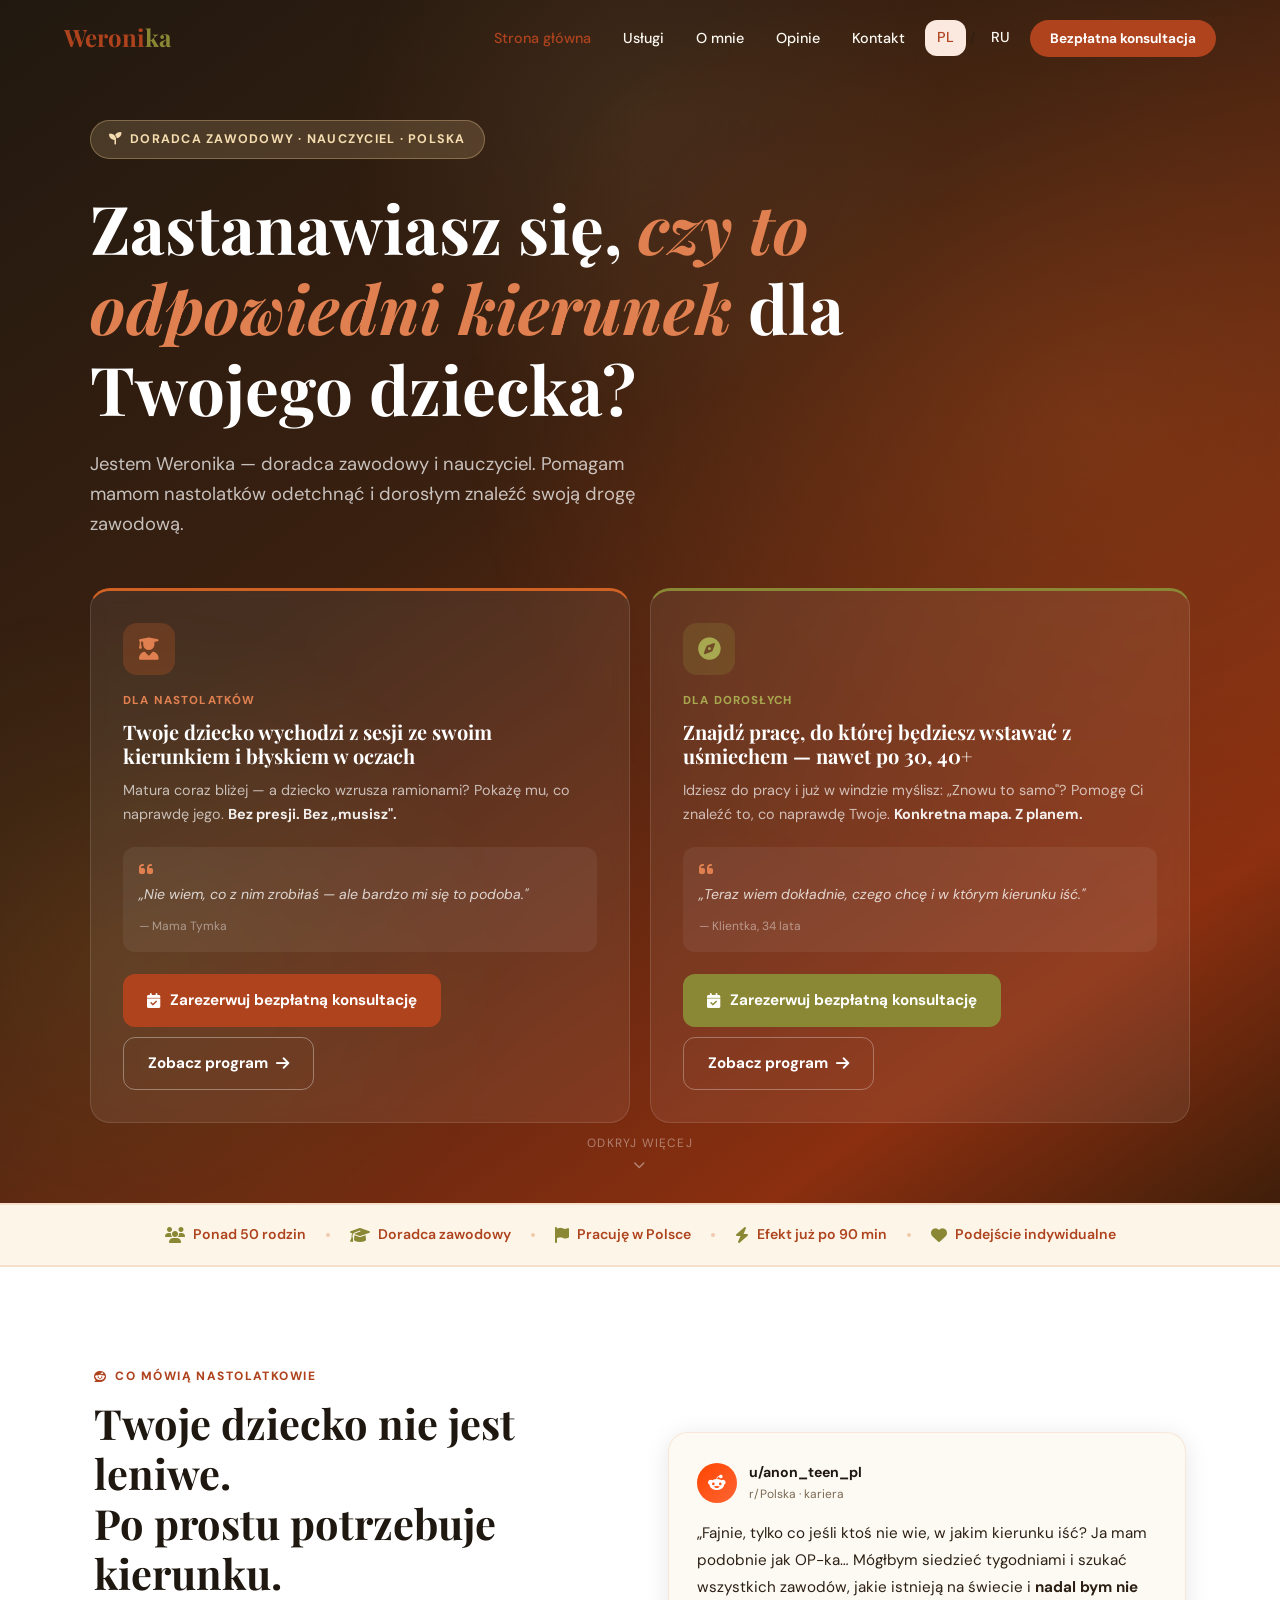
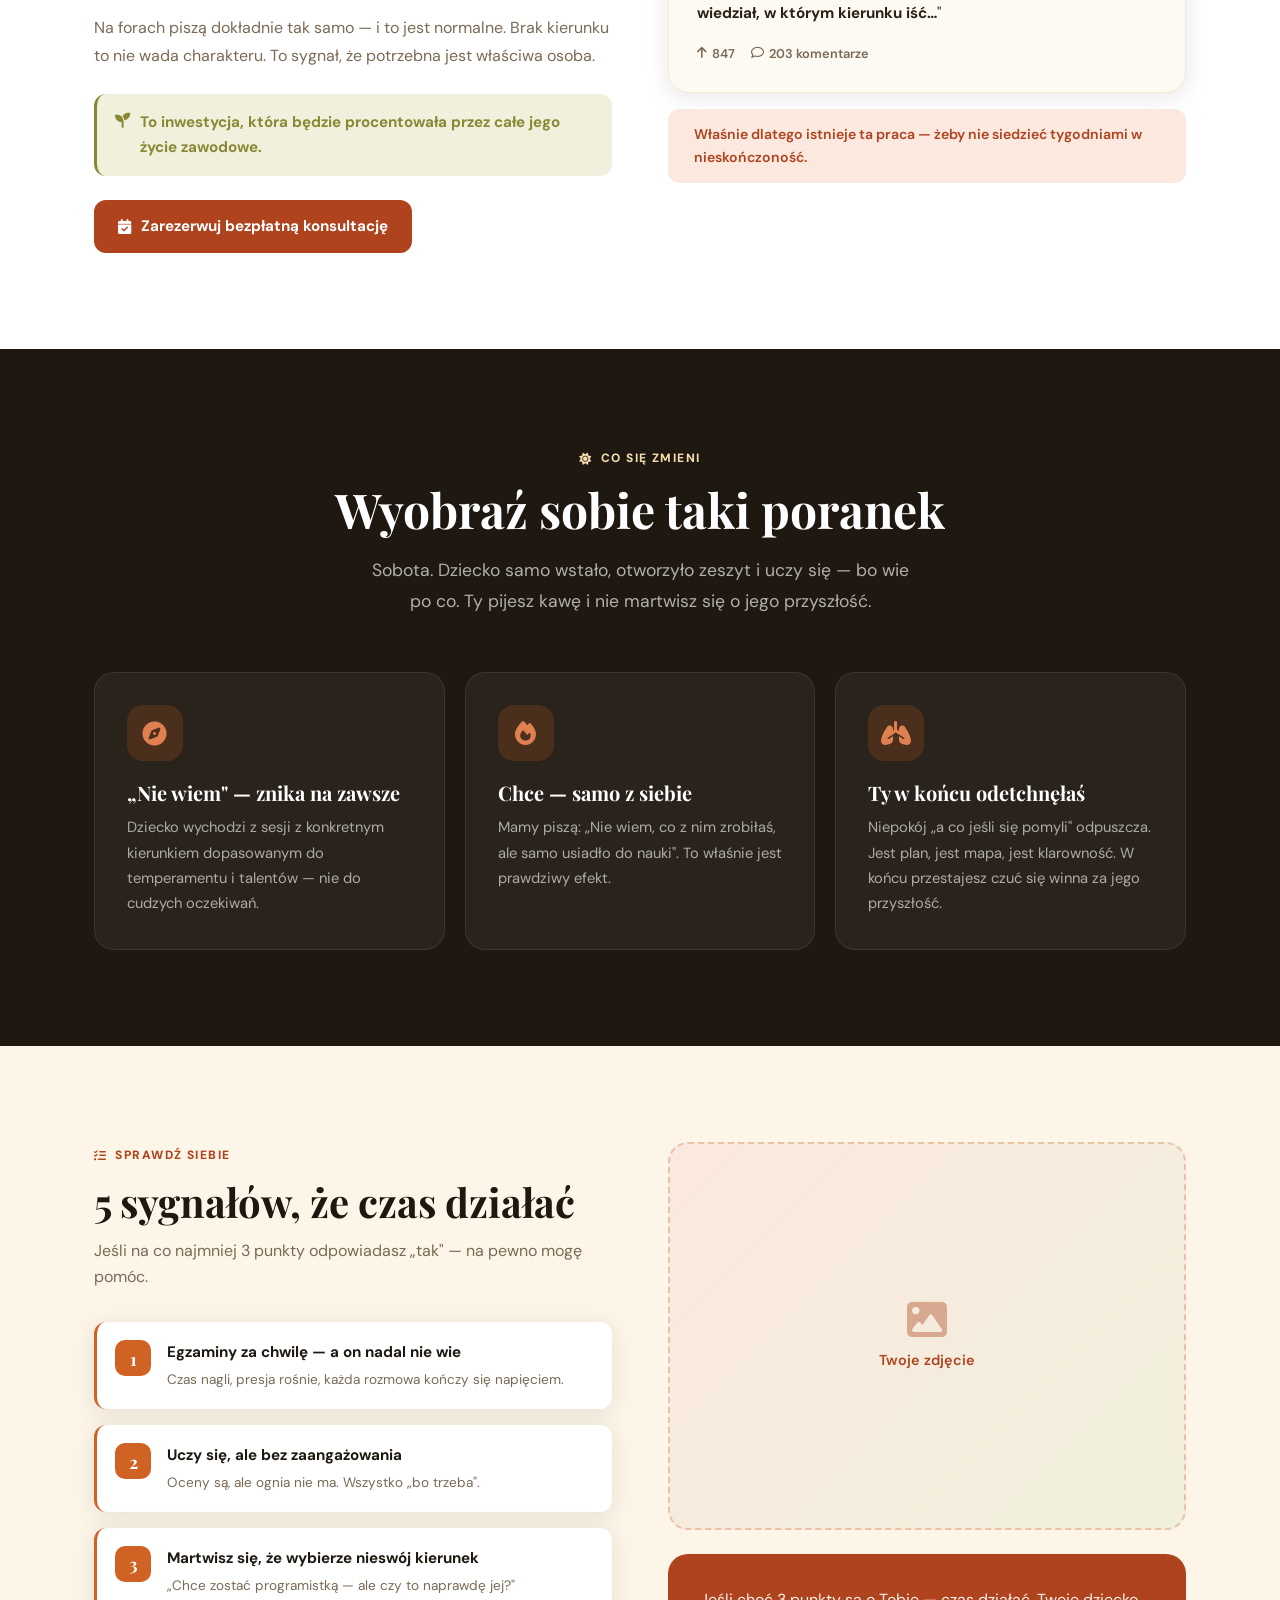
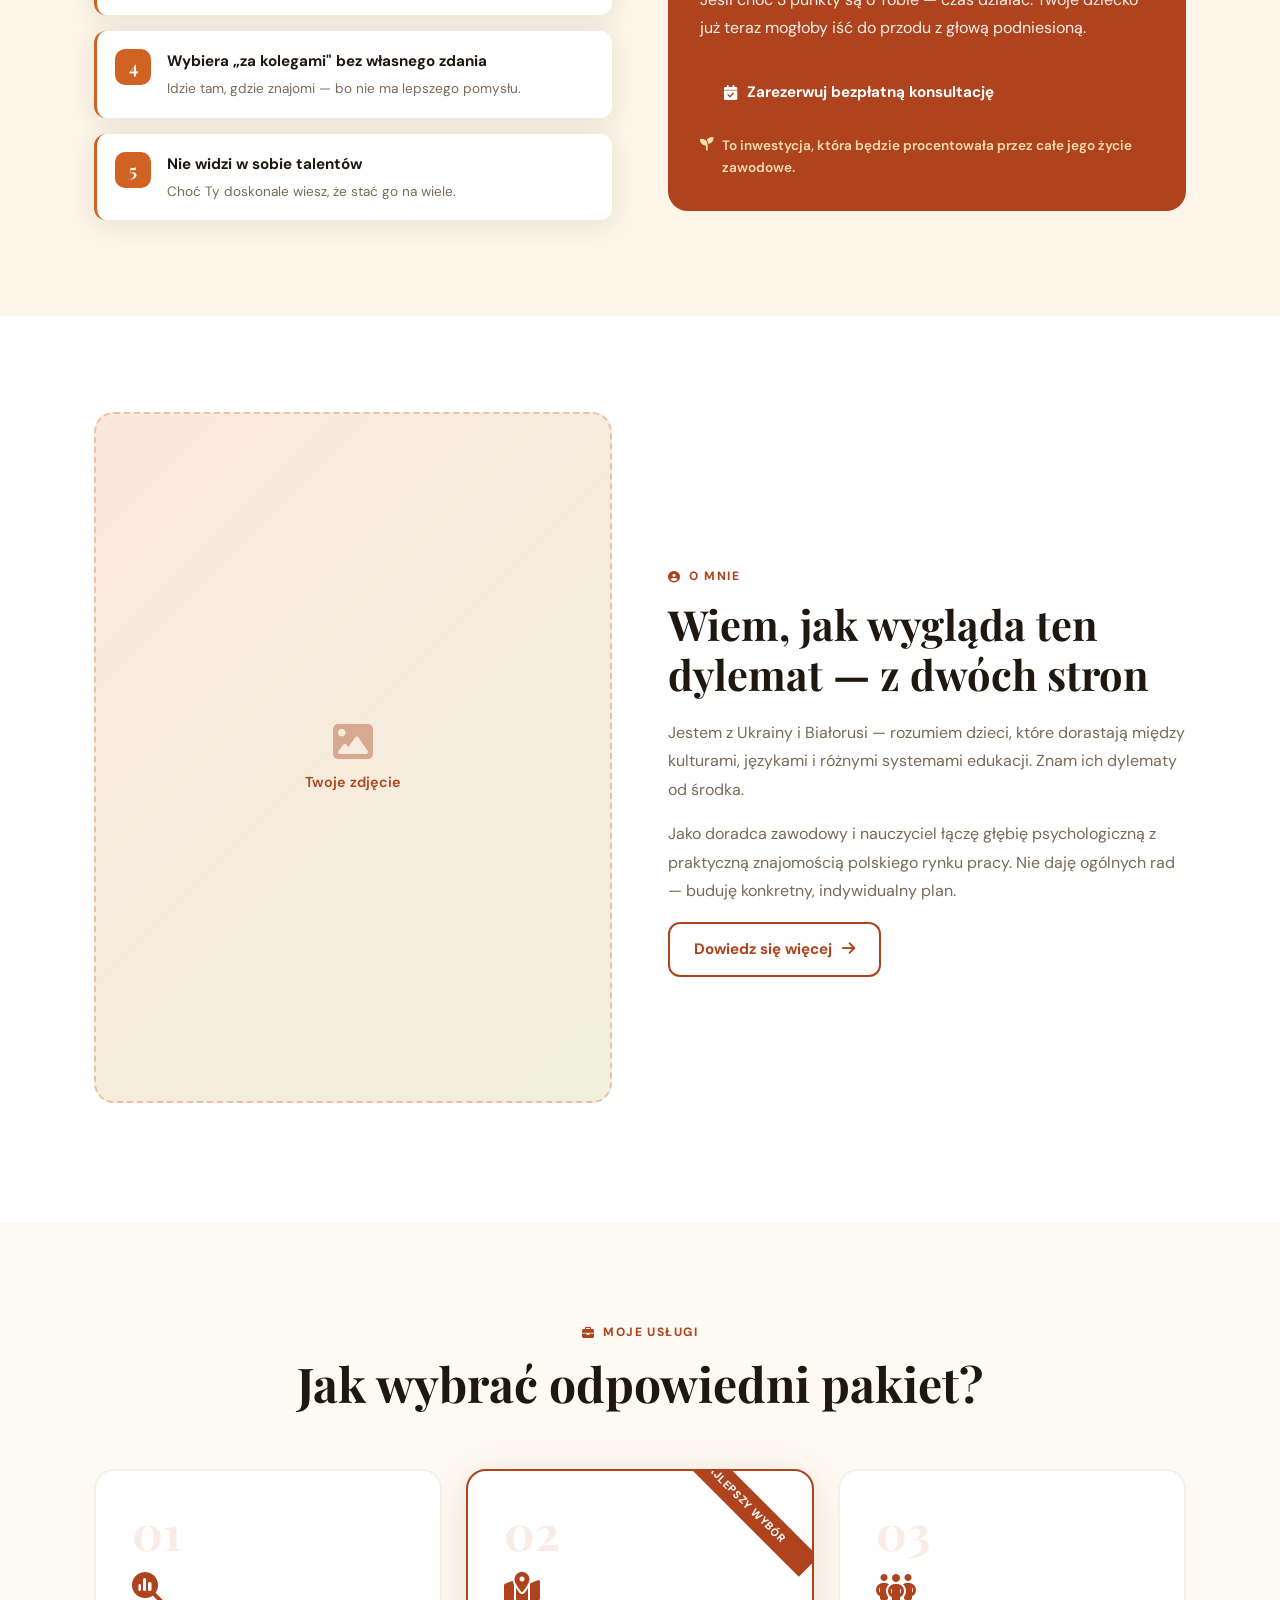
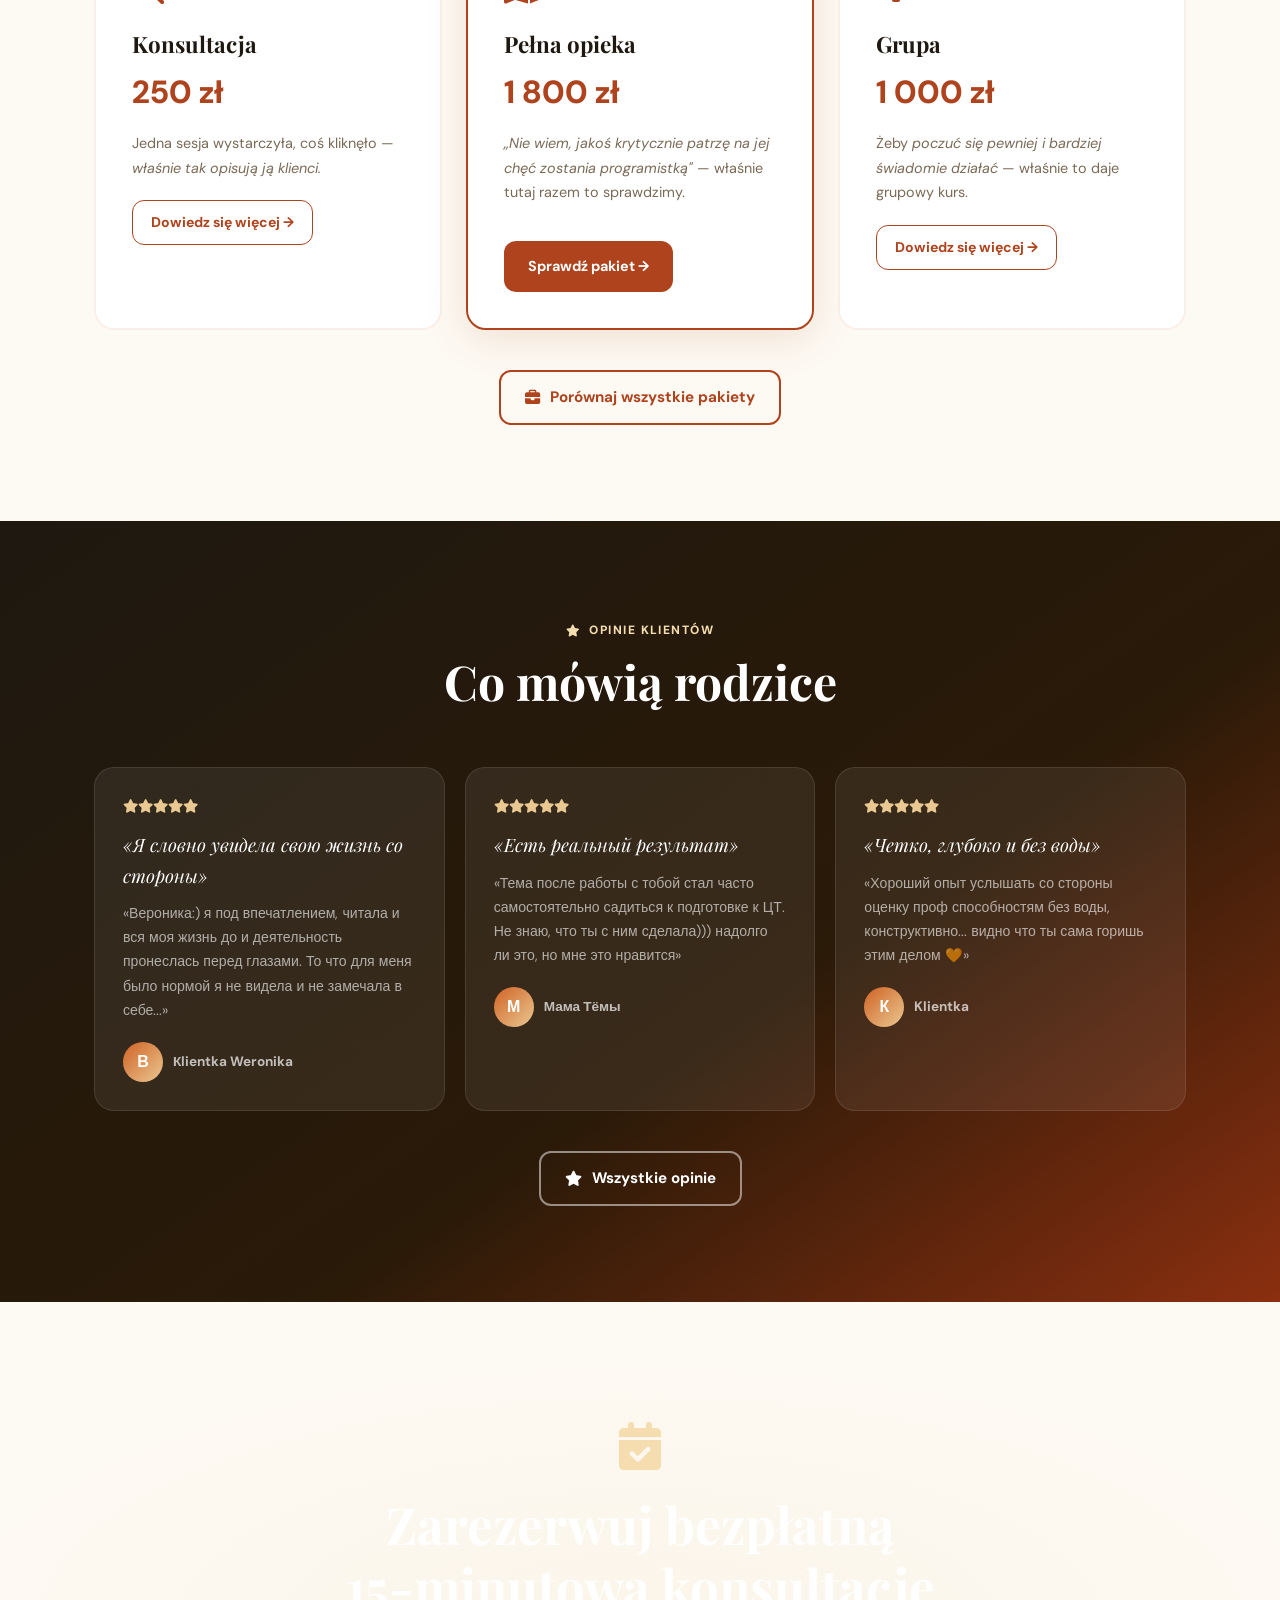
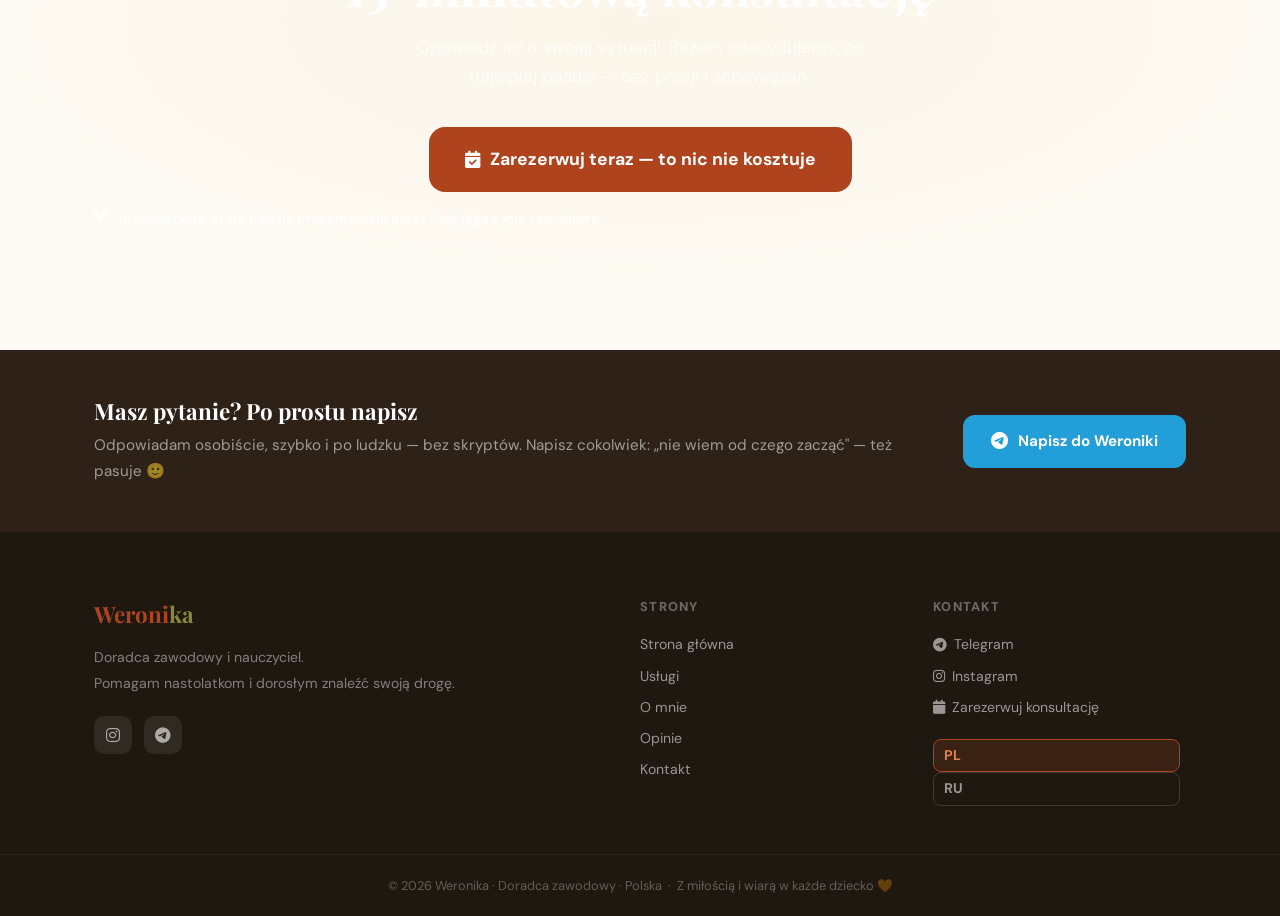
==== pl/index.html @ ba5aba21 "redesign" ====
<!DOCTYPE html>
<html lang="pl">
<head>
<meta charset="UTF-8">
<meta name="viewport" content="width=device-width, initial-scale=1.0">
<title>Weronika — Doradca Zawodowy</title>
<link rel="preconnect" href="https://fonts.googleapis.com">
<link rel="preconnect" href="https://fonts.gstatic.com" crossorigin>
<link href="https://fonts.googleapis.com/css2?family=Playfair+Display:ital,wght@0,400;0,600;0,700;0,900;1,400;1,700&family=DM+Sans:wght@300;400;500;600;700&display=swap" rel="stylesheet">
<link rel="stylesheet" href="https://cdnjs.cloudflare.com/ajax/libs/font-awesome/6.5.0/css/all.min.css">
<link rel="stylesheet" href="../../style.css">
</head>
<body>

<!-- ══ NAV ══ -->
<nav id="navbar">
  <div class="nav-inner">
    <a href="index.html" class="nav-logo">Weroni<span>ka</span></a>
    <button class="burger" id="burger" aria-label="menu">
      <span></span><span></span><span></span>
    </button>
    <ul class="nav-links" id="nav-links">
      <li><a href="index.html" class="active">Strona główna</a></li>
      <li><a href="uslugi.html">Usługi</a></li>
      <li><a href="o-mnie.html">O mnie</a></li>
      <li><a href="opinie.html">Opinie</a></li>
      <li><a href="kontakt.html">Kontakt</a></li>
      <li class="nav-lang">
        <a href="/pl/index.html" class="lang-btn active-lang">PL</a>
        <span>/</span>
        <a href="/ru/index.html" class="lang-btn">RU</a>
      </li>
      <li><a href="kontakt.html#cal" class="nav-cta">Bezpłatna konsultacja</a></li>
    </ul>
  </div>
</nav>

<!-- ══ HERO ══ -->
<section class="hero" id="hero">
  <div class="hero-parallax" id="heroBg"></div>
  <div class="hero-overlay"></div>
  <div class="hero-content">
    <div class="hero-badge reveal">
      <i class="fa-solid fa-seedling"></i>
      Doradca zawodowy · Nauczyciel · Polska
    </div>
    <h1 class="hero-title reveal reveal-d1">
      Zastanawiasz się, <em>czy to odpowiedni kierunek</em> dla Twojego dziecka?
    </h1>
    <p class="hero-sub reveal reveal-d2">
      Jestem Weronika — doradca zawodowy i nauczyciel. Pomagam mamom nastolatków odetchnąć i dorosłym znaleźć swoją drogę zawodową.
    </p>
    <div class="hero-cards reveal reveal-d3">

      <!-- Card 1: Teen -->
      <div class="hero-card">
        <div class="hero-card-icon"><i class="fa-solid fa-user-graduate"></i></div>
        <div class="hero-card-tag">Dla nastolatków</div>
        <h3>Twoje dziecko wychodzi z sesji ze swoim kierunkiem i błyskiem w oczach</h3>
        <p>Matura coraz bliżej — a dziecko wzrusza ramionami? Pokażę mu, co naprawdę jego. <strong>Bez presji. Bez „musisz".</strong></p>
        <div class="hero-card-quote">
          <i class="fa-solid fa-quote-left"></i>
          <span>„Nie wiem, co z nim zrobiłaś — ale bardzo mi się to podoba."</span>
          <cite>— Mama Tymka</cite>
        </div>
        <div class="hero-card-btns">
          <a href="kontakt.html#cal" class="btn-main">
            <i class="fa-solid fa-calendar-check"></i>
            Zarezerwuj bezpłatną konsultację
          </a>
          <a href="uslugi.html#nastolatki" class="btn-ghost">
            Zobacz program <i class="fa-solid fa-arrow-right"></i>
          </a>
        </div>
      </div>

      <!-- Card 2: Adult -->
      <div class="hero-card hero-card--adult">
        <div class="hero-card-icon"><i class="fa-solid fa-compass"></i></div>
        <div class="hero-card-tag">Dla dorosłych</div>
        <h3>Znajdź pracę, do której będziesz wstawać z uśmiechem — nawet po 30, 40+</h3>
        <p>Idziesz do pracy i już w windzie myślisz: „Znowu to samo"? Pomogę Ci znaleźć to, co naprawdę Twoje. <strong>Konkretna mapa. Z planem.</strong></p>
        <div class="hero-card-quote">
          <i class="fa-solid fa-quote-left"></i>
          <span>„Teraz wiem dokładnie, czego chcę i w którym kierunku iść."</span>
          <cite>— Klientka, 34 lata</cite>
        </div>
        <div class="hero-card-btns">
          <a href="kontakt.html#cal" class="btn-main btn-main--adult">
            <i class="fa-solid fa-calendar-check"></i>
            Zarezerwuj bezpłatną konsultację
          </a>
          <a href="uslugi.html#doroslych" class="btn-ghost btn-ghost--adult">
            Zobacz program <i class="fa-solid fa-arrow-right"></i>
          </a>
        </div>
      </div>

    </div>
  </div>
  <div class="hero-scroll-hint">
    <span>Odkryj więcej</span>
    <i class="fa-solid fa-chevron-down"></i>
  </div>
</section>

<!-- ══ TRUST STRIP ══ -->
<div class="trust-strip">
  <div class="trust-inner">
    <div class="trust-item"><i class="fa-solid fa-users"></i><span>Ponad 50 rodzin</span></div>
    <div class="trust-sep"></div>
    <div class="trust-item"><i class="fa-solid fa-graduation-cap"></i><span>Doradca zawodowy</span></div>
    <div class="trust-sep"></div>
    <div class="trust-item"><i class="fa-solid fa-flag"></i><span>Pracuję w Polsce</span></div>
    <div class="trust-sep"></div>
    <div class="trust-item"><i class="fa-solid fa-bolt"></i><span>Efekt już po 90 min</span></div>
    <div class="trust-sep"></div>
    <div class="trust-item"><i class="fa-solid fa-heart"></i><span>Podejście indywidualne</span></div>
  </div>
</div>

<!-- ══ REDDIT VOICE ══ -->
<section class="reddit-section">
  <div class="container">
    <div class="reddit-layout">
      <div class="reddit-left reveal">
        <div class="section-eyebrow"><i class="fa-brands fa-reddit"></i> Co mówią nastolatkowie</div>
        <h2>Twoje dziecko nie jest leniwe.<br>Po prostu potrzebuje kierunku.</h2>
        <p>Na forach piszą dokładnie tak samo — i to jest normalne. Brak kierunku to nie wada charakteru. To sygnał, że potrzebna jest właściwa osoba.</p>
        <div class="reddit-cta-text">
          <i class="fa-solid fa-seedling"></i>
          <strong>To inwestycja, która będzie procentowała przez całe jego życie zawodowe.</strong>
        </div>
        <a href="kontakt.html#cal" class="btn-main" style="margin-top:24px; display:inline-flex;">
          <i class="fa-solid fa-calendar-check"></i>
          Zarezerwuj bezpłatną konsultację
        </a>
      </div>
      <div class="reddit-right reveal reveal-d1">
        <div class="reddit-card">
          <div class="reddit-card-header">
            <div class="reddit-avatar"><i class="fa-brands fa-reddit-alien"></i></div>
            <div>
              <div class="reddit-username">u/anon_teen_pl</div>
              <div class="reddit-sub">r/Polska · kariera</div>
            </div>
          </div>
          <p class="reddit-text">
            „Fajnie, tylko co jeśli ktoś nie wie, w jakim kierunku iść? Ja mam podobnie jak OP-ka… Mógłbym siedzieć tygodniami i szukać wszystkich zawodów, jakie istnieją na świecie i <strong>nadal bym nie wiedział, w którym kierunku iść…</strong>"
          </p>
          <div class="reddit-footer">
            <span><i class="fa-solid fa-arrow-up"></i> 847</span>
            <span><i class="fa-regular fa-comment"></i> 203 komentarze</span>
          </div>
        </div>
        <div class="reddit-response">
          <i class="fa-solid fa-arrow-turn-down-right"></i>
          <p>Właśnie dlatego istnieje ta praca — żeby nie siedzieć tygodniami w nieskończoność.</p>
        </div>
      </div>
    </div>
  </div>
</section>

<!-- ══ PROMISE ══ -->
<section class="promise-section">
  <div class="container">
    <div class="section-header reveal">
      <div class="section-eyebrow"><i class="fa-solid fa-sun"></i> Co się zmieni</div>
      <h2>Wyobraź sobie taki poranek</h2>
      <p class="section-lead">Sobota. Dziecko samo wstało, otworzyło zeszyt i uczy się — bo wie po co. Ty pijesz kawę i nie martwisz się o jego przyszłość.</p>
    </div>
    <div class="promise-grid">
      <div class="promise-card reveal">
        <div class="promise-icon"><i class="fa-solid fa-compass"></i></div>
        <h3>„Nie wiem" — znika na zawsze</h3>
        <p>Dziecko wychodzi z sesji z konkretnym kierunkiem dopasowanym do temperamentu i talentów — nie do cudzych oczekiwań.</p>
      </div>
      <div class="promise-card reveal reveal-d1">
        <div class="promise-icon"><i class="fa-solid fa-fire"></i></div>
        <h3>Chce — samo z siebie</h3>
        <p>Mamy piszą: „Nie wiem, co z nim zrobiłaś, ale samo usiadło do nauki". To właśnie jest prawdziwy efekt.</p>
      </div>
      <div class="promise-card reveal reveal-d2">
        <div class="promise-icon"><i class="fa-solid fa-lungs"></i></div>
        <h3>Ty w końcu odetchnęłaś</h3>
        <p>Niepokój „a co jeśli się pomyli" odpuszcza. Jest plan, jest mapa, jest klarowność. W końcu przestajesz czuć się winna za jego przyszłość.</p>
      </div>
    </div>
  </div>
</section>

<!-- ══ CHECKLIST ══ -->
<section class="checklist-section">
  <div class="container">
    <div class="checklist-layout">
      <div class="checklist-left reveal">
        <div class="section-eyebrow"><i class="fa-solid fa-list-check"></i> Sprawdź siebie</div>
        <h2>5 sygnałów, że czas działać</h2>
        <p>Jeśli na co najmniej 3 punkty odpowiadasz „tak" — na pewno mogę pomóc.</p>
        <div class="checklist-items">
          <div class="check-item">
            <div class="check-num">1</div>
            <div>
              <strong>Egzaminy za chwilę — a on nadal nie wie</strong>
              <p>Czas nagli, presja rośnie, każda rozmowa kończy się napięciem.</p>
            </div>
          </div>
          <div class="check-item">
            <div class="check-num">2</div>
            <div>
              <strong>Uczy się, ale bez zaangażowania</strong>
              <p>Oceny są, ale ognia nie ma. Wszystko „bo trzeba".</p>
            </div>
          </div>
          <div class="check-item">
            <div class="check-num">3</div>
            <div>
              <strong>Martwisz się, że wybierze nieswój kierunek</strong>
              <p>„Chce zostać programistką — ale czy to naprawdę jej?"</p>
            </div>
          </div>
          <div class="check-item">
            <div class="check-num">4</div>
            <div>
              <strong>Wybiera „za kolegami" bez własnego zdania</strong>
              <p>Idzie tam, gdzie znajomi — bo nie ma lepszego pomysłu.</p>
            </div>
          </div>
          <div class="check-item">
            <div class="check-num">5</div>
            <div>
              <strong>Nie widzi w sobie talentów</strong>
              <p>Choć Ty doskonale wiesz, że stać go na wiele.</p>
            </div>
          </div>
        </div>
      </div>
      <div class="checklist-right reveal reveal-d1">
        <!-- Photo placeholder -->
        <div class="photo-placeholder">
          <i class="fa-solid fa-image"></i>
          <span>Twoje zdjęcie</span>
        </div>
        <div class="checklist-result-box">
          <p>Jeśli choć 3 punkty są o Tobie — czas działać. Twoje dziecko już teraz mogłoby iść do przodu z głową podniesioną.</p>
          <a href="kontakt.html#cal" class="btn-main">
            <i class="fa-solid fa-calendar-check"></i>
            Zarezerwuj bezpłatną konsultację
          </a>
          <div class="invest-note">
            <i class="fa-solid fa-seedling"></i>
            To inwestycja, która będzie procentowała przez całe jego życie zawodowe.
          </div>
        </div>
      </div>
    </div>
  </div>
</section>

<!-- ══ ABOUT TEASER ══ -->
<section class="about-teaser">
  <div class="container">
    <div class="about-teaser-layout">
      <div class="about-teaser-photo reveal">
        <div class="photo-placeholder photo-placeholder--tall">
          <i class="fa-solid fa-image"></i>
          <span>Twoje zdjęcie</span>
        </div>
      </div>
      <div class="about-teaser-text reveal reveal-d1">
        <div class="section-eyebrow"><i class="fa-solid fa-user-circle"></i> O mnie</div>
        <h2>Wiem, jak wygląda ten dylemat — z dwóch stron</h2>
        <p>Jestem z Ukrainy i Białorusi — rozumiem dzieci, które dorastają między kulturami, językami i różnymi systemami edukacji. Znam ich dylematy od środka.</p>
        <p>Jako doradca zawodowy i nauczyciel łączę głębię psychologiczną z praktyczną znajomością polskiego rynku pracy. Nie daję ogólnych rad — buduję konkretny, indywidualny plan.</p>
        <a href="o-mnie.html" class="btn-outline">
          Dowiedz się więcej <i class="fa-solid fa-arrow-right"></i>
        </a>
      </div>
    </div>
  </div>
</section>

<!-- ══ SERVICES TEASER ══ -->
<section class="services-teaser">
  <div class="container">
    <div class="section-header reveal">
      <div class="section-eyebrow"><i class="fa-solid fa-briefcase"></i> Moje usługi</div>
      <h2>Jak wybrać odpowiedni pakiet?</h2>
    </div>
    <div class="services-cards">
      <div class="service-card reveal">
        <div class="service-num">01</div>
        <div class="service-icon"><i class="fa-solid fa-magnifying-glass-chart"></i></div>
        <h3>Konsultacja</h3>
        <div class="service-price">250 zł</div>
        <p>Jedna sesja wystarczyła, coś kliknęło — <em>właśnie tak opisują ją klienci.</em></p>
        <a href="uslugi.html#konsultacja" class="btn-ghost-dark">Dowiedz się więcej →</a>
      </div>
      <div class="service-card service-card--featured reveal reveal-d1">
        <div class="service-featured-label">Najlepszy wybór</div>
        <div class="service-num">02</div>
        <div class="service-icon"><i class="fa-solid fa-map-location-dot"></i></div>
        <h3>Pełna opieka</h3>
        <div class="service-price">1 800 zł</div>
        <p><em>„Nie wiem, jakoś krytycznie patrzę na jej chęć zostania programistką"</em> — właśnie tutaj razem to sprawdzimy.</p>
        <a href="uslugi.html#pelna-opieka" class="btn-main" style="margin-top:16px; display:inline-flex; font-size:0.9rem;">Sprawdź pakiet →</a>
      </div>
      <div class="service-card reveal reveal-d2">
        <div class="service-num">03</div>
        <div class="service-icon"><i class="fa-solid fa-people-group"></i></div>
        <h3>Grupa</h3>
        <div class="service-price">1 000 zł</div>
        <p>Żeby <em>poczuć się pewniej i bardziej świadomie działać</em> — właśnie to daje grupowy kurs.</p>
        <a href="uslugi.html#grupa" class="btn-ghost-dark">Dowiedz się więcej →</a>
      </div>
    </div>
    <div style="text-align:center; margin-top:40px;">
      <a href="uslugi.html" class="btn-outline reveal">
        <i class="fa-solid fa-briefcase"></i> Porównaj wszystkie pakiety
      </a>
    </div>
  </div>
</section>

<!-- ══ REVIEWS TEASER ══ -->
<section class="reviews-teaser">
  <div class="container">
    <div class="section-header reveal">
      <div class="section-eyebrow" style="color:var(--sunset-light)"><i class="fa-solid fa-star"></i> Opinie klientów</div>
      <h2 style="color:white">Co mówią rodzice</h2>
    </div>
    <div class="reviews-mini-grid">
      <div class="review-mini reveal">
        <div class="review-mini-stars"><i class="fa-solid fa-star"></i><i class="fa-solid fa-star"></i><i class="fa-solid fa-star"></i><i class="fa-solid fa-star"></i><i class="fa-solid fa-star"></i></div>
        <p class="review-mini-quote">«Я словно увидела свою жизнь со стороны»</p>
        <p class="review-mini-text">«Вероника:) я под впечатлением, читала и вся моя жизнь до и деятельность пронеслась перед глазами. То что для меня было нормой я не видела и не замечала в себе...»</p>
        <div class="review-mini-author"><div class="rev-avatar">В</div><span>Кlientka Weronika</span></div>
      </div>
      <div class="review-mini reveal reveal-d1">
        <div class="review-mini-stars"><i class="fa-solid fa-star"></i><i class="fa-solid fa-star"></i><i class="fa-solid fa-star"></i><i class="fa-solid fa-star"></i><i class="fa-solid fa-star"></i></div>
        <p class="review-mini-quote">«Есть реальный результат»</p>
        <p class="review-mini-text">«Тема после работы с тобой стал часто самостоятельно садиться к подготовке к ЦТ. Не знаю, что ты с ним сделала))) надолго ли это, но мне это нравится»</p>
        <div class="review-mini-author"><div class="rev-avatar">М</div><span>Мама Тёмы</span></div>
      </div>
      <div class="review-mini reveal reveal-d2">
        <div class="review-mini-stars"><i class="fa-solid fa-star"></i><i class="fa-solid fa-star"></i><i class="fa-solid fa-star"></i><i class="fa-solid fa-star"></i><i class="fa-solid fa-star"></i></div>
        <p class="review-mini-quote">«Четко, глубоко и без воды»</p>
        <p class="review-mini-text">«Хороший опыт услышать со стороны оценку проф способностям без воды, конструктивно... видно что ты сама горишь этим делом 🧡»</p>
        <div class="review-mini-author"><div class="rev-avatar">К</div><span>Klientka</span></div>
      </div>
    </div>
    <div style="text-align:center; margin-top:40px;" class="reveal">
      <a href="opinie.html" class="btn-outline btn-outline--light">
        <i class="fa-solid fa-star"></i> Wszystkie opinie
      </a>
    </div>
  </div>
</section>

<!-- ══ FINAL CTA ══ -->
<section class="final-cta">
  <div class="final-cta-bg" id="ctaBg"></div>
  <div class="final-cta-overlay"></div>
  <div class="container" style="position:relative;z-index:2;">
    <div class="final-cta-content reveal">
      <i class="fa-solid fa-calendar-check final-cta-icon"></i>
      <h2>Zarezerwuj bezpłatną<br>15-minutową konsultację</h2>
      <p>Opowiedz mi o swojej sytuacji. Razem zdecydujemy, co najlepiej pasuje — bez presji i zobowiązań.</p>
      <a href="kontakt.html#cal" class="btn-main btn-main--large">
        <i class="fa-solid fa-calendar-check"></i>
        Zarezerwuj teraz — to nic nie kosztuje
      </a>
      <div class="invest-note invest-note--light">
        <i class="fa-solid fa-seedling"></i>
        To inwestycja, która będzie procentowała przez całe jego życie zawodowe.
      </div>
    </div>
  </div>
</section>

<!-- ══ TELEGRAM ══ -->
<section class="tg-section">
  <div class="container tg-inner">
    <div>
      <h3>Masz pytanie? Po prostu napisz</h3>
      <p>Odpowiadam osobiście, szybko i po ludzku — bez skryptów. Napisz cokolwiek: „nie wiem od czego zacząć" — też pasuje 🙂</p>
    </div>
    <a href="https://t.me/veronika_profile" class="btn-tg" target="_blank">
      <i class="fa-brands fa-telegram"></i>
      Napisz do Weroniki
    </a>
  </div>
</section>

<!-- ══ FOOTER ══ -->
<footer>
  <div class="container footer-inner">
    <div class="footer-brand">
      <div class="nav-logo">Weroni<span>ka</span></div>
      <p>Doradca zawodowy i nauczyciel.<br>Pomagam nastolatkom i dorosłym znaleźć swoją drogę.</p>
      <div class="footer-socials">
        <a href="#" aria-label="Instagram"><i class="fa-brands fa-instagram"></i></a>
        <a href="https://t.me/veronika_profile" aria-label="Telegram"><i class="fa-brands fa-telegram"></i></a>
      </div>
    </div>
    <div class="footer-links">
      <strong>Strony</strong>
      <a href="index.html">Strona główna</a>
      <a href="uslugi.html">Usługi</a>
      <a href="o-mnie.html">O mnie</a>
      <a href="opinie.html">Opinie</a>
      <a href="kontakt.html">Kontakt</a>
    </div>
    <div class="footer-links">
      <strong>Kontakt</strong>
      <a href="https://t.me/veronika_profile"><i class="fa-brands fa-telegram"></i> Telegram</a>
      <a href="#"><i class="fa-brands fa-instagram"></i> Instagram</a>
      <a href="kontakt.html#cal"><i class="fa-solid fa-calendar"></i> Zarezerwuj konsultację</a>
      <div style="margin-top:12px;">
        <a href="/pl/index.html" class="lang-pill active-lang">PL</a>
        <a href="/ru/index.html" class="lang-pill">RU</a>
      </div>
    </div>
  </div>
  <div class="footer-bottom">
    <p>© 2026 Weronika · Doradca zawodowy · Polska &nbsp;·&nbsp; Z miłością i wiarą w każde dziecko 🧡</p>
  </div>
</footer>

<script src="../../main.js"></script>
</body>
</html>
---- style.css ----
/* ══════════════════════════════════
   WERONIKA SITE — MAIN CSS 2026
   Palette: Terracota · Chile Rojo · Olive · Sunset
══════════════════════════════════ */

:root {
  --terra:        #D06224;
  --terra-dark:   #AE431E;
  --terra-light:  #E08050;
  --terra-pale:   #FBE8DF;
  --chile:        #AE431E;
  --chile-dark:   #8B2F10;
  --olive:        #8A8835;
  --olive-light:  #A8A850;
  --olive-pale:   #F0F0DC;
  --sunset:       #EAC891;
  --sunset-light: #F5DDB0;
  --sunset-pale:  #FDF6E8;
  --cream:        #FDFAF3;
  --dark:         #1E1810;
  --dark2:        #2E2218;
  --text:         #2C2015;
  --muted:        #7A6A55;
  --white:        #FFFFFF;
  --font-display: 'Playfair Display', Georgia, serif;
  --font-body:    'DM Sans', sans-serif;
  --radius:       20px;
  --radius-sm:    12px;
  --shadow:       0 4px 24px rgba(30,24,16,0.10);
  --shadow-lg:    0 12px 48px rgba(30,24,16,0.16);
  --trans:        all 0.3s cubic-bezier(.4,0,.2,1);
}

*, *::before, *::after { box-sizing: border-box; margin: 0; padding: 0; }
html { scroll-behavior: smooth; font-size: 16px; }
body {
  font-family: var(--font-body);
  background: var(--cream);
  color: var(--text);
  line-height: 1.65;
  overflow-x: hidden;
}
img { max-width: 100%; display: block; }
a { color: inherit; text-decoration: none; }
h1,h2,h3,h4 { font-family: var(--font-display); line-height: 1.2; }

/* ── CONTAINER ── */
.container { max-width: 1140px; margin: 0 auto; padding: 0 24px; }

/* ── NAV ── */
#navbar {
  position: fixed; top: 0; left: 0; right: 0; z-index: 200;
  transition: var(--trans);
}
#navbar.scrolled {
  background: rgba(253,250,243,0.97);
  backdrop-filter: blur(16px);
  box-shadow: 0 2px 20px rgba(30,24,16,0.10);
}
.nav-inner {
  max-width: 1200px; margin: 0 auto; padding: 18px 24px;
  display: flex; align-items: center; justify-content: space-between;
  gap: 16px;
}
.nav-logo {
  font-family: var(--font-display);
  font-size: 1.5rem; font-weight: 700;
  color: var(--terra-dark);
}
.nav-logo span { color: var(--olive); }

.nav-links {
  display: none; list-style: none; gap: 8px;
  align-items: center;
}
.nav-links a {
  font-size: 0.9rem; font-weight: 500; color: var(--cream);
  padding: 6px 12px; border-radius: var(--radius-sm);
  transition: var(--trans);
}
#navbar.scrolled .nav-links a { color: var(--text); }
.nav-links a:hover, .nav-links a.active { color: var(--terra-dark); }
.nav-lang { display: flex; align-items: center; gap: 4px; font-size: 0.85rem; }
.lang-btn { font-weight: 700; color: var(--muted); padding: 4px 8px; border-radius: 8px; transition: var(--trans); }
.lang-btn.active-lang { color: var(--terra-dark); background: var(--terra-pale); }
.nav-cta {
  background: var(--terra-dark); color: white !important;
  padding: 10px 20px !important; border-radius: 50px !important;
  font-weight: 700 !important; font-size: 0.85rem !important;
  transition: var(--trans) !important;
  white-space: nowrap;
}
.nav-cta:hover { background: var(--chile-dark) !important; transform: translateY(-2px); }

.burger {
  display: flex; flex-direction: column; gap: 5px;
  background: none; border: none; cursor: pointer; padding: 4px; z-index: 300;
}
.burger span {
  display: block; width: 24px; height: 2px;
  background: var(--terra-dark); border-radius: 2px;
  transition: var(--trans);
}
.burger.open span:nth-child(1) { transform: rotate(45deg) translate(5px, 5px); }
.burger.open span:nth-child(2) { opacity: 0; }
.burger.open span:nth-child(3) { transform: rotate(-45deg) translate(5px, -5px); }

/* Mobile menu open */
.nav-links.open {
  display: flex; flex-direction: column;
  position: fixed; inset: 0; background: var(--text);
  padding: 100px 32px 40px;
  z-index: 199; gap: 4px; align-items: flex-start;
  justify-content: flex-start;
}
.nav-links.open a { font-size: 1.2rem; padding: 12px 0; }
.nav-links.open .nav-cta { margin-top: 16px; font-size: 1rem !important; padding: 14px 28px !important; }

@media (min-width: 900px) {
  .nav-links { display: flex; }
  .burger { display: none; }
}

/* ── BUTTONS ── */
.btn-main {
  display: inline-flex; align-items: center; gap: 10px;
  background: var(--terra-dark); color: white;
  padding: 14px 24px; border-radius: var(--radius-sm);
  font-family: var(--font-body); font-size: 0.95rem; font-weight: 700;
  border: none; cursor: pointer; transition: var(--trans);
  white-space: nowrap;
}
.btn-main:hover { background: var(--chile-dark); transform: translateY(-2px); box-shadow: 0 8px 24px rgba(174,67,30,0.3); }
.btn-main--adult { background: var(--olive); }
.btn-main--adult:hover { background: var(--olive-light); }
.btn-main--large { padding: 18px 36px; font-size: 1.1rem; border-radius: 16px; }

.btn-ghost {
  display: inline-flex; align-items: center; gap: 8px;
  background: transparent; color: white;
  padding: 13px 24px; border-radius: var(--radius-sm);
  font-family: var(--font-body); font-size: 0.95rem; font-weight: 700;
  border: 1.5px solid rgba(255,255,255,0.35); cursor: pointer; transition: var(--trans);
}
.btn-ghost:hover { border-color: white; background: rgba(255,255,255,0.12); }
.btn-ghost--adult { border-color: rgba(255,255,255,0.3); }

.btn-outline {
  display: inline-flex; align-items: center; gap: 10px;
  background: transparent; color: var(--terra-dark);
  padding: 13px 24px; border-radius: var(--radius-sm);
  font-family: var(--font-body); font-size: 0.95rem; font-weight: 700;
  border: 2px solid var(--terra-dark); cursor: pointer; transition: var(--trans);
}
.btn-outline:hover { background: var(--terra-dark); color: white; transform: translateY(-2px); }
.btn-outline--light { color: white; border-color: rgba(255,255,255,0.5); }
.btn-outline--light:hover { background: rgba(255,255,255,0.15); }

.btn-ghost-dark {
  display: inline-flex; align-items: center; gap: 8px;
  background: transparent; color: var(--terra-dark);
  padding: 10px 18px; border-radius: var(--radius-sm);
  font-family: var(--font-body); font-size: 0.88rem; font-weight: 700;
  border: 1.5px solid var(--terra-dark); cursor: pointer; transition: var(--trans);
}
.btn-ghost-dark:hover { background: var(--terra-dark); color: white; }

/* ── SECTION EYEBROW ── */
.section-eyebrow {
  display: inline-flex; align-items: center; gap: 8px;
  font-size: 0.75rem; font-weight: 800; letter-spacing: 0.12em;
  text-transform: uppercase; color: var(--terra-dark);
  margin-bottom: 12px;
}
.section-header { text-align: center; margin-bottom: 56px; }
.section-header .section-eyebrow { justify-content: center; }
.section-header h2 { font-size: clamp(2rem, 5vw, 3rem); color: var(--dark); margin-bottom: 16px; }
.section-lead { font-size: 1.1rem; color: var(--muted); max-width: 560px; margin: 0 auto; line-height: 1.75; }

/* ── REVEAL ANIMATIONS ── */
.reveal {
  opacity: 0; transform: translateY(28px);
  transition: opacity 0.7s ease, transform 0.7s ease;
}
.reveal.visible { opacity: 1; transform: translateY(0); }
.reveal-d1 { transition-delay: 0.12s; }
.reveal-d2 { transition-delay: 0.24s; }
.reveal-d3 { transition-delay: 0.36s; }

/* ══ HERO ══ */
.hero {
  min-height: 100svh; position: relative;
  display: flex; flex-direction: column;
  justify-content: center; padding: 120px 24px 80px;
  overflow: hidden;
}
.hero-parallax {
  position: absolute; inset: -60px;
  background: linear-gradient(145deg, var(--dark) 0%, #3A2010 40%, var(--chile-dark) 80%, #2A1A08 100%);
  z-index: 0;
  will-change: transform;
}
.hero-overlay {
  position: absolute; inset: 0; z-index: 1;
  background: radial-gradient(ellipse 70% 60% at 85% 35%, rgba(208,98,36,0.25) 0%, transparent 70%),
              radial-gradient(ellipse 50% 50% at 10% 80%, rgba(138,136,53,0.15) 0%, transparent 60%),
              radial-gradient(ellipse 40% 40% at 50% 10%, rgba(234,200,145,0.08) 0%, transparent 60%);
}
.hero-content {
  position: relative; z-index: 2;
  max-width: 1100px; margin: 0 auto; width: 100%;
}
.hero-badge {
  display: inline-flex; align-items: center; gap: 8px;
  background: rgba(234,200,145,0.18); border: 1px solid rgba(234,200,145,0.35);
  color: var(--sunset-light); padding: 8px 18px; border-radius: 50px;
  font-size: 0.78rem; font-weight: 700; letter-spacing: 0.1em; text-transform: uppercase;
  margin-bottom: 28px;
}
.hero-title {
  font-size: clamp(2.2rem, 6vw, 4.2rem); color: white;
  font-weight: 700; max-width: 760px;
  margin-bottom: 20px;
}
.hero-title em { font-style: italic; color: var(--terra-light); }
.hero-sub {
  font-size: clamp(1rem, 2.5vw, 1.15rem);
  color: rgba(255,255,255,0.72); max-width: 580px; margin-bottom: 48px;
}

/* Hero cards */
.hero-cards { display: grid; gap: 20px; }
@media (min-width: 768px) { .hero-cards { grid-template-columns: 1fr 1fr; } }

.hero-card {
  background: rgba(255,255,255,0.07);
  border: 1px solid rgba(255,255,255,0.12);
  border-radius: var(--radius); padding: 32px;
  backdrop-filter: blur(8px);
  transition: var(--trans);
  border-top: 3px solid var(--terra);
}
.hero-card:hover { background: rgba(255,255,255,0.11); transform: translateY(-4px); }
.hero-card--adult { border-top-color: var(--olive); }
.hero-card-icon {
  width: 52px; height: 52px; border-radius: 14px;
  background: rgba(208,98,36,0.25); display: flex; align-items: center; justify-content: center;
  font-size: 1.4rem; color: var(--terra-light); margin-bottom: 16px;
}
.hero-card--adult .hero-card-icon { background: rgba(138,136,53,0.25); color: var(--olive-light); }
.hero-card-tag {
  font-size: 0.72rem; font-weight: 800; letter-spacing: 0.1em; text-transform: uppercase;
  color: var(--terra-light); margin-bottom: 10px;
}
.hero-card--adult .hero-card-tag { color: var(--olive-light); }
.hero-card h3 { font-size: 1.25rem; color: white; margin-bottom: 10px; }
.hero-card p { font-size: 0.9rem; color: rgba(255,255,255,0.68); line-height: 1.7; margin-bottom: 20px; }
.hero-card p strong { color: rgba(255,255,255,0.92); }
.hero-card-quote {
  background: rgba(255,255,255,0.06); border-radius: var(--radius-sm);
  padding: 14px 16px; margin-bottom: 22px;
}
.hero-card-quote i { color: var(--terra-light); font-size: 1rem; margin-bottom: 6px; display: block; }
.hero-card-quote span { font-size: 0.88rem; font-style: italic; color: rgba(255,255,255,0.78); display: block; margin-bottom: 6px; }
.hero-card-quote cite { font-size: 0.75rem; color: rgba(255,255,255,0.45); font-style: normal; }
.hero-card-btns { display: flex; flex-direction: column; gap: 10px; }
@media (min-width: 480px) { .hero-card-btns { flex-direction: row; flex-wrap: wrap; } }

.hero-scroll-hint {
  position: absolute; bottom: 32px; left: 50%; transform: translateX(-50%);
  z-index: 2; display: flex; flex-direction: column; align-items: center; gap: 6px;
  color: rgba(255,255,255,0.4); font-size: 0.75rem; letter-spacing: 0.1em; text-transform: uppercase;
  animation: bounce 2s infinite;
}
@keyframes bounce { 0%,100% { transform: translateX(-50%) translateY(0); } 50% { transform: translateX(-50%) translateY(6px); } }

/* ══ TRUST STRIP ══ */
.trust-strip {
  background: var(--sunset-pale);
  border-top: 2px solid rgba(208,98,36,0.15);
  border-bottom: 2px solid rgba(208,98,36,0.15);
  padding: 18px 24px; overflow-x: auto; scrollbar-width: none;
}
.trust-strip::-webkit-scrollbar { display: none; }
.trust-inner {
  display: flex; align-items: center; gap: 20px; justify-content: center;
  min-width: max-content; margin: 0 auto;
}
.trust-item { display: flex; align-items: center; gap: 8px; font-size: 0.88rem; font-weight: 600; color: var(--terra-dark); white-space: nowrap; }
.trust-item i { color: var(--olive); font-size: 1rem; }
.trust-sep { width: 4px; height: 4px; border-radius: 50%; background: rgba(208,98,36,0.3); }

/* ══ REDDIT SECTION ══ */
.reddit-section { background: white; padding: 96px 0; }
.reddit-layout { display: grid; gap: 56px; }
@media (min-width: 900px) { .reddit-layout { grid-template-columns: 1fr 1fr; align-items: center; } }
.reddit-left h2 { font-size: clamp(1.8rem, 4vw, 2.6rem); color: var(--dark); margin-bottom: 16px; }
.reddit-left p { font-size: 1rem; color: var(--muted); line-height: 1.75; margin-bottom: 24px; }
.reddit-cta-text {
  display: flex; align-items: flex-start; gap: 10px;
  background: var(--olive-pale); border-radius: var(--radius-sm);
  padding: 16px 18px; font-size: 0.95rem; font-weight: 600; color: var(--olive);
  border-left: 3px solid var(--olive);
}
.reddit-cta-text i { margin-top: 3px; flex-shrink: 0; }
.reddit-card {
  background: var(--cream); border: 1px solid rgba(208,98,36,0.12);
  border-radius: var(--radius); padding: 28px;
  box-shadow: var(--shadow);
}
.reddit-card-header { display: flex; align-items: center; gap: 12px; margin-bottom: 16px; }
.reddit-avatar {
  width: 40px; height: 40px; border-radius: 50%;
  background: linear-gradient(135deg, #FF4500, #FF6534);
  display: flex; align-items: center; justify-content: center;
  color: white; font-size: 1.1rem;
}
.reddit-username { font-size: 0.88rem; font-weight: 700; color: var(--dark); }
.reddit-sub { font-size: 0.75rem; color: var(--muted); }
.reddit-text { font-size: 0.95rem; color: var(--text); line-height: 1.75; margin-bottom: 16px; }
.reddit-footer { display: flex; gap: 16px; font-size: 0.8rem; color: var(--muted); font-weight: 600; }
.reddit-footer span { display: flex; align-items: center; gap: 5px; }
.reddit-response {
  display: flex; align-items: flex-start; gap: 10px;
  background: var(--terra-pale); border-radius: var(--radius-sm);
  padding: 14px 16px; margin-top: 16px;
  font-size: 0.88rem; color: var(--terra-dark); font-weight: 600;
}
.reddit-response i { margin-top: 2px; color: var(--terra); }

/* ══ PROMISE SECTION ══ */
.promise-section { background: var(--dark); padding: 96px 0; }
.promise-section .section-eyebrow { color: var(--sunset-light); }
.promise-section h2 { color: white; }
.promise-section .section-lead { color: rgba(255,255,255,0.65); }
.promise-grid { display: grid; gap: 20px; }
@media (min-width: 768px) { .promise-grid { grid-template-columns: repeat(3, 1fr); } }
.promise-card {
  background: rgba(255,255,255,0.05); border: 1px solid rgba(255,255,255,0.08);
  border-radius: var(--radius); padding: 32px;
  transition: var(--trans);
}
.promise-card:hover { background: rgba(255,255,255,0.09); transform: translateY(-4px); }
.promise-icon {
  width: 56px; height: 56px; border-radius: 16px;
  background: rgba(208,98,36,0.2); display: flex; align-items: center; justify-content: center;
  font-size: 1.5rem; color: var(--terra-light); margin-bottom: 20px;
}
.promise-card h3 { font-size: 1.25rem; color: white; margin-bottom: 10px; }
.promise-card p { font-size: 0.92rem; color: rgba(255,255,255,0.62); line-height: 1.72; }

/* ══ CHECKLIST SECTION ══ */
.checklist-section { background: var(--sunset-pale); padding: 96px 0; }
.checklist-layout { display: grid; gap: 56px; }
@media (min-width: 900px) { .checklist-layout { grid-template-columns: 1fr 1fr; align-items: start; } }
.checklist-left h2 { font-size: clamp(1.8rem, 4vw, 2.5rem); color: var(--dark); margin-bottom: 12px; }
.checklist-left > p { font-size: 1rem; color: var(--muted); margin-bottom: 32px; }
.checklist-items { display: flex; flex-direction: column; gap: 16px; }
.check-item {
  display: flex; gap: 16px; align-items: flex-start;
  background: white; border-radius: var(--radius-sm);
  padding: 18px; box-shadow: var(--shadow);
  border-left: 3px solid var(--terra);
  transition: var(--trans);
}
.check-item:hover { transform: translateX(4px); }
.check-num {
  min-width: 36px; height: 36px; border-radius: 10px;
  background: var(--terra); color: white;
  display: flex; align-items: center; justify-content: center;
  font-family: var(--font-display); font-size: 1.1rem; font-weight: 700;
  flex-shrink: 0;
}
.check-item strong { font-size: 0.95rem; color: var(--dark); display: block; margin-bottom: 4px; }
.check-item p { font-size: 0.85rem; color: var(--muted); line-height: 1.6; }

.photo-placeholder {
  width: 100%; aspect-ratio: 4/3; border-radius: var(--radius);
  background: linear-gradient(135deg, var(--terra-pale), var(--olive-pale));
  border: 2px dashed rgba(208,98,36,0.3);
  display: flex; flex-direction: column; align-items: center; justify-content: center;
  gap: 10px; color: var(--terra-dark); font-size: 0.9rem; font-weight: 600;
  margin-bottom: 24px;
}
.photo-placeholder i { font-size: 2.5rem; opacity: 0.4; }
.photo-placeholder--tall { aspect-ratio: 3/4; }

.checklist-result-box {
  background: var(--terra-dark); border-radius: var(--radius);
  padding: 32px; color: white;
}
.checklist-result-box p { font-size: 1rem; line-height: 1.75; margin-bottom: 24px; opacity: 0.92; }
.invest-note {
  display: flex; align-items: flex-start; gap: 8px;
  font-size: 0.85rem; font-weight: 600; color: var(--sunset-light);
  margin-top: 16px; line-height: 1.6;
}
.invest-note i { margin-top: 3px; flex-shrink: 0; }
.invest-note--light { color: rgba(255,255,255,0.85); }

/* ══ ABOUT TEASER ══ */
.about-teaser { background: white; padding: 96px 0; }
.about-teaser-layout { display: grid; gap: 56px; align-items: center; }
@media (min-width: 900px) { .about-teaser-layout { grid-template-columns: 1fr 1fr; } }
.about-teaser-text h2 { font-size: clamp(1.8rem, 4vw, 2.6rem); color: var(--dark); margin-bottom: 20px; }
.about-teaser-text p { font-size: 1rem; color: var(--muted); line-height: 1.78; margin-bottom: 16px; }

/* ══ SERVICES TEASER ══ */
.services-teaser { background: var(--cream); padding: 96px 0; }
.services-cards { display: grid; gap: 24px; }
@media (min-width: 768px) { .services-cards { grid-template-columns: repeat(3, 1fr); } }
.service-card {
  background: white; border-radius: var(--radius); padding: 36px;
  border: 2px solid rgba(208,98,36,0.1);
  position: relative; overflow: hidden; transition: var(--trans);
}
.service-card:hover { transform: translateY(-6px); box-shadow: var(--shadow-lg); }
.service-card--featured { border-color: var(--terra-dark); box-shadow: 0 8px 40px rgba(174,67,30,0.15); }
.service-featured-label {
  position: absolute; top: 16px; right: -24px;
  background: var(--terra-dark); color: white;
  font-size: 0.68rem; font-weight: 800; letter-spacing: 0.06em; text-transform: uppercase;
  padding: 5px 36px; transform: rotate(45deg);
}
.service-num {
  font-family: var(--font-display); font-size: 3rem; font-weight: 700;
  color: rgba(208,98,36,0.12); line-height: 1; margin-bottom: 8px;
}
.service-icon { font-size: 2rem; color: var(--terra-dark); margin-bottom: 16px; }
.service-card h3 { font-size: 1.4rem; color: var(--dark); margin-bottom: 8px; }
.service-price { font-size: 2rem; font-weight: 800; color: var(--terra-dark); margin-bottom: 12px; }
.service-card p { font-size: 0.9rem; color: var(--muted); line-height: 1.7; margin-bottom: 20px; }

/* ══ REVIEWS TEASER ══ */
.reviews-teaser { background: linear-gradient(145deg, var(--dark) 0%, #2A1A08 60%, var(--chile-dark) 100%); padding: 96px 0; }
.reviews-mini-grid { display: grid; gap: 20px; }
@media (min-width: 768px) { .reviews-mini-grid { grid-template-columns: repeat(3, 1fr); } }
.review-mini {
  background: rgba(255,255,255,0.07); border: 1px solid rgba(255,255,255,0.1);
  border-radius: var(--radius); padding: 28px; transition: var(--trans);
}
.review-mini:hover { background: rgba(255,255,255,0.1); transform: translateY(-4px); }
.review-mini-stars { color: var(--sunset); font-size: 0.85rem; margin-bottom: 12px; }
.review-mini-quote { font-family: var(--font-display); font-size: 1.15rem; color: white; margin-bottom: 10px; font-style: italic; }
.review-mini-text { font-size: 0.88rem; color: rgba(255,255,255,0.62); line-height: 1.72; margin-bottom: 20px; }
.review-mini-author { display: flex; align-items: center; gap: 10px; }
.rev-avatar {
  width: 40px; height: 40px; border-radius: 50%;
  background: linear-gradient(135deg, var(--terra), var(--sunset));
  display: flex; align-items: center; justify-content: center;
  font-weight: 800; color: white; font-size: 1rem; flex-shrink: 0;
}
.review-mini-author span { font-size: 0.85rem; font-weight: 700; color: rgba(255,255,255,0.7); }

/* ══ FINAL CTA ══ */
.final-cta { position: relative; padding: 120px 0; overflow: hidden; text-align: center; }
.final-cta-bg {
  position: absolute; inset: -60px;
  background: linear-gradient(135deg, var(--terra-dark) 0%, var(--chile-dark) 50%, #6B2A10 100%);
  will-change: transform;
}
.final-cta-overlay {
  position: absolute; inset: 0;
  background: radial-gradient(ellipse 80% 60% at 50% 50%, rgba(234,200,145,0.1) 0%, transparent 70%);
}
.final-cta-content { position: relative; z-index: 2; }
.final-cta-icon { font-size: 3rem; color: var(--sunset-light); margin-bottom: 24px; display: block; }
.final-cta-content h2 { font-size: clamp(2rem, 5vw, 3.2rem); color: white; margin-bottom: 16px; }
.final-cta-content p { font-size: 1.1rem; color: rgba(255,255,255,0.72); margin-bottom: 36px; max-width: 480px; margin-left: auto; margin-right: auto; }

/* ══ TELEGRAM SECTION ══ */
.tg-section { background: var(--dark2); padding: 48px 0; }
.tg-inner {
  display: flex; flex-direction: column; gap: 24px; align-items: flex-start;
}
@media (min-width: 768px) { .tg-inner { flex-direction: row; align-items: center; justify-content: space-between; } }
.tg-section h3 { font-family: var(--font-display); font-size: 1.4rem; color: white; margin-bottom: 8px; }
.tg-section p { font-size: 0.95rem; color: rgba(255,255,255,0.55); line-height: 1.7; }
.btn-tg {
  display: inline-flex; align-items: center; gap: 10px;
  background: #229ED9; color: white;
  padding: 14px 28px; border-radius: var(--radius-sm);
  font-family: var(--font-body); font-size: 0.95rem; font-weight: 700;
  transition: var(--trans); white-space: nowrap;
}
.btn-tg:hover { background: #1a8bbf; transform: translateY(-2px); }
.btn-tg i { font-size: 1.1rem; }

/* ══ FOOTER ══ */
footer { background: var(--dark); padding: 64px 0 0; }
.footer-inner { display: grid; gap: 40px; }
@media (min-width: 768px) { .footer-inner { grid-template-columns: 2fr 1fr 1fr; } }
.footer-brand .nav-logo { font-size: 1.4rem; margin-bottom: 12px; display: block; }
.footer-brand p { font-size: 0.88rem; color: rgba(255,255,255,0.45); line-height: 1.8; margin-bottom: 20px; }
.footer-socials { display: flex; gap: 12px; }
.footer-socials a {
  width: 38px; height: 38px; border-radius: 10px;
  background: rgba(255,255,255,0.08); display: flex; align-items: center; justify-content: center;
  color: rgba(255,255,255,0.6); font-size: 1rem; transition: var(--trans);
}
.footer-socials a:hover { background: var(--terra-dark); color: white; }
.footer-links { display: flex; flex-direction: column; gap: 8px; }
.footer-links strong { font-size: 0.8rem; font-weight: 800; letter-spacing: 0.1em; text-transform: uppercase; color: rgba(255,255,255,0.35); margin-bottom: 8px; }
.footer-links a { font-size: 0.88rem; color: rgba(255,255,255,0.55); transition: var(--trans); display: flex; align-items: center; gap: 7px; }
.footer-links a:hover { color: var(--terra-light); }
.lang-pill {
  display: inline-block; padding: 4px 10px; border-radius: 8px; font-size: 0.8rem; font-weight: 700;
  color: rgba(255,255,255,0.5); border: 1px solid rgba(255,255,255,0.15); margin-right: 6px; transition: var(--trans);
}
.lang-pill.active-lang { color: var(--terra-light); border-color: var(--terra-dark); background: rgba(208,98,36,0.15); }
.footer-bottom {
  margin-top: 48px; border-top: 1px solid rgba(255,255,255,0.06);
  padding: 20px 24px; text-align: center;
}
.footer-bottom p { font-size: 0.8rem; color: rgba(255,255,255,0.3); }

/* ══════════════════
   INNER PAGES
══════════════════ */

/* ── Page Header ── */
.page-header {
  background: linear-gradient(145deg, var(--dark) 0%, #3A2010 50%, var(--chile-dark) 100%);
  padding: 160px 24px 80px; text-align: center; position: relative; overflow: hidden;
}
.page-header::before {
  content: ''; position: absolute; inset: 0;
  background: radial-gradient(ellipse 80% 60% at 50% 50%, rgba(208,98,36,0.2) 0%, transparent 70%);
}
.page-header-inner { position: relative; z-index: 1; }
.page-header .section-eyebrow { justify-content: center; color: var(--sunset-light); margin-bottom: 16px; }
.page-header h1 { font-size: clamp(2.2rem, 6vw, 4rem); color: white; margin-bottom: 16px; }
.page-header p { font-size: 1.1rem; color: rgba(255,255,255,0.68); max-width: 580px; margin: 0 auto; line-height: 1.75; }

/* ── USLUGI PAGE ── */
.packages-section { padding: 96px 0; background: var(--cream); }
.packages-grid { display: grid; gap: 28px; }
@media (min-width: 900px) { .packages-grid { grid-template-columns: repeat(3, 1fr); } }
.package-card-full {
  background: white; border-radius: var(--radius); padding: 40px;
  border: 2px solid rgba(208,98,36,0.1);
  position: relative; overflow: hidden; transition: var(--trans);
}
.package-card-full:hover { transform: translateY(-6px); box-shadow: var(--shadow-lg); }
.package-card-full.featured { border-color: var(--terra-dark); box-shadow: 0 8px 40px rgba(174,67,30,0.15); }
.package-card-full.group { border-color: var(--olive); }
.pkg-ribbon {
  position: absolute; top: 18px; right: -22px;
  background: var(--terra-dark); color: white;
  font-size: 0.65rem; font-weight: 800; letter-spacing: 0.06em; text-transform: uppercase;
  padding: 5px 36px; transform: rotate(45deg);
}
.pkg-type { font-size: 0.72rem; font-weight: 800; letter-spacing: 0.1em; text-transform: uppercase; color: var(--muted); margin-bottom: 6px; }
.pkg-name { font-family: var(--font-display); font-size: 1.7rem; color: var(--dark); margin-bottom: 6px; }
.pkg-price { font-size: 2.4rem; font-weight: 800; color: var(--terra-dark); line-height: 1; margin-bottom: 4px; }
.package-card-full.group .pkg-price { color: var(--olive); }
.pkg-note { font-size: 0.82rem; color: var(--muted); margin-bottom: 20px; }
.pkg-quote {
  background: var(--terra-pale); border-radius: var(--radius-sm);
  padding: 14px 16px; margin-bottom: 20px;
  font-size: 0.88rem; color: var(--terra-dark); font-style: italic; line-height: 1.65;
  border-left: 3px solid var(--terra);
}
.package-card-full.group .pkg-quote { background: var(--olive-pale); border-left-color: var(--olive); color: var(--olive); }
.pkg-desc { font-size: 0.95rem; color: var(--text); line-height: 1.75; margin-bottom: 24px; }
.pkg-list { list-style: none; display: flex; flex-direction: column; gap: 10px; margin-bottom: 28px; }
.pkg-list li { display: flex; gap: 10px; align-items: flex-start; font-size: 0.9rem; color: var(--text); line-height: 1.5; }
.pkg-list li::before {
  content: '\f00c'; font-family: 'Font Awesome 6 Free'; font-weight: 900;
  min-width: 22px; height: 22px; background: var(--olive-pale); color: var(--olive);
  border-radius: 50%; display: flex; align-items: center; justify-content: center; font-size: 0.65rem;
  flex-shrink: 0; margin-top: 1px;
}
.package-card-full.featured .pkg-list li::before { background: var(--terra-pale); color: var(--terra-dark); }
.pkg-btn {
  display: block; width: 100%; padding: 15px;
  background: var(--olive); color: white; border: none;
  border-radius: var(--radius-sm); font-family: var(--font-body);
  font-size: 1rem; font-weight: 700; text-align: center;
  cursor: pointer; transition: var(--trans); text-decoration: none;
}
.pkg-btn:hover { background: var(--olive-light); transform: translateY(-2px); }
.package-card-full.featured .pkg-btn { background: var(--terra-dark); }
.package-card-full.featured .pkg-btn:hover { background: var(--chile-dark); }

/* Compare table */
.compare-section { background: white; padding: 80px 0; }
.compare-table { width: 100%; border-collapse: collapse; margin-top: 40px; }
.compare-table th, .compare-table td { padding: 14px 16px; text-align: left; border-bottom: 1px solid rgba(208,98,36,0.1); font-size: 0.9rem; }
.compare-table th { background: var(--terra-dark); color: white; font-weight: 700; }
.compare-table th:first-child { border-radius: 12px 0 0 0; }
.compare-table th:last-child { border-radius: 0 12px 0 0; }
.compare-table td:first-child { font-weight: 600; color: var(--dark); }
.compare-table tr:nth-child(even) td { background: var(--sunset-pale); }
.compare-check { color: var(--olive); font-size: 1.1rem; }
.compare-cross { color: rgba(0,0,0,0.2); font-size: 1.1rem; }

/* ── O MNIE PAGE ── */
.about-section { padding: 96px 0; background: white; }
.about-grid { display: grid; gap: 64px; }
@media (min-width: 900px) { .about-grid { grid-template-columns: 1fr 1fr; align-items: start; } }
.about-photo-stack { position: relative; }
.about-photo-main {
  width: 100%; aspect-ratio: 3/4; border-radius: var(--radius);
  background: linear-gradient(135deg, var(--terra-pale), var(--olive-pale));
  border: 2px dashed rgba(208,98,36,0.3);
  display: flex; flex-direction: column; align-items: center; justify-content: center;
  gap: 10px; color: var(--terra-dark); font-size: 0.9rem; font-weight: 600;
}
.about-photo-main i { font-size: 3rem; opacity: 0.3; }
.about-badge-float {
  position: absolute; bottom: -20px; right: -20px;
  background: var(--terra-dark); color: white;
  border-radius: var(--radius-sm); padding: 16px 20px; box-shadow: var(--shadow-lg);
  font-size: 0.85rem; font-weight: 700; text-align: center;
}
.about-badge-float strong { display: block; font-size: 1.8rem; font-family: var(--font-display); }
.about-text h2 { font-size: clamp(1.8rem, 4vw, 2.6rem); color: var(--dark); margin-bottom: 24px; }
.about-text p { font-size: 1rem; color: var(--muted); line-height: 1.8; margin-bottom: 16px; }
.about-text h3 { font-size: 1.3rem; color: var(--dark); margin: 28px 0 12px; }
.about-features { display: flex; flex-direction: column; gap: 14px; margin: 24px 0; }
.about-feature {
  display: flex; gap: 14px; align-items: flex-start;
  background: var(--cream); border-radius: var(--radius-sm); padding: 16px;
}
.about-feature-icon {
  width: 40px; height: 40px; border-radius: 10px;
  background: var(--terra-pale); display: flex; align-items: center; justify-content: center;
  font-size: 1.1rem; color: var(--terra-dark); flex-shrink: 0;
}
.about-feature strong { font-size: 0.9rem; color: var(--dark); display: block; margin-bottom: 4px; }
.about-feature p { font-size: 0.82rem; color: var(--muted); line-height: 1.6; }

.diff-section { background: var(--sunset-pale); padding: 80px 0; }
.diff-grid { display: grid; gap: 20px; margin-top: 40px; }
@media (min-width: 768px) { .diff-grid { grid-template-columns: 1fr 1fr; } }
.diff-card { background: white; border-radius: var(--radius); padding: 28px; box-shadow: var(--shadow); }
.diff-card i { font-size: 1.6rem; color: var(--terra-dark); margin-bottom: 14px; display: block; }
.diff-card h4 { font-size: 1.1rem; color: var(--dark); margin-bottom: 8px; }
.diff-card p { font-size: 0.88rem; color: var(--muted); line-height: 1.7; }

/* ── OPINIE PAGE ── */
.reviews-section-full { padding: 96px 0; background: white; }
.reviews-grid-full { display: grid; gap: 24px; }
@media (min-width: 768px) { .reviews-grid-full { grid-template-columns: 1fr 1fr; } }
.review-card-full {
  background: var(--cream); border-radius: var(--radius); padding: 32px;
  position: relative; border-top: 3px solid var(--terra); transition: var(--trans);
}
.review-card-full:hover { transform: translateY(-4px); box-shadow: var(--shadow-lg); }
.review-big-quote {
  position: absolute; top: 12px; right: 20px;
  font-family: var(--font-display); font-size: 5rem; color: var(--terra); opacity: 0.12; line-height: 1;
}
.review-headline {
  font-family: var(--font-display); font-style: italic;
  font-size: 1.2rem; color: var(--terra-dark); margin-bottom: 12px;
}
.review-stars-full { color: var(--sunset); font-size: 0.9rem; margin-bottom: 10px; }
.review-full-text { font-size: 0.93rem; color: var(--text); line-height: 1.78; margin-bottom: 20px; }
.review-author-full { display: flex; align-items: center; gap: 12px; }
.review-av {
  width: 44px; height: 44px; border-radius: 50%;
  background: linear-gradient(135deg, var(--terra), var(--sunset));
  display: flex; align-items: center; justify-content: center;
  font-weight: 800; color: white; font-size: 1.1rem; flex-shrink: 0;
}
.review-av-name { font-size: 0.9rem; font-weight: 700; color: var(--dark); }
.review-av-role { font-size: 0.78rem; color: var(--muted); }

.ig-cta { background: var(--cream); padding: 80px 0; text-align: center; }
.ig-cta h3 { font-size: 1.8rem; color: var(--dark); margin-bottom: 12px; }
.ig-cta p { color: var(--muted); margin-bottom: 28px; font-size: 1rem; }
.btn-ig {
  display: inline-flex; align-items: center; gap: 10px;
  background: linear-gradient(135deg, #f09433, #e6683c, #dc2743, #cc2366, #bc1888);
  color: white; padding: 14px 28px; border-radius: var(--radius-sm);
  font-weight: 700; font-size: 0.95rem; transition: var(--trans);
}
.btn-ig:hover { opacity: 0.9; transform: translateY(-2px); }

/* ── KONTAKT PAGE ── */
.kontakt-section { padding: 96px 0; background: white; }
.kontakt-grid { display: grid; gap: 56px; }
@media (min-width: 900px) { .kontakt-grid { grid-template-columns: 1fr 1.4fr; align-items: start; } }
.kontakt-info h2 { font-size: clamp(1.8rem, 4vw, 2.4rem); color: var(--dark); margin-bottom: 16px; }
.kontakt-info p { font-size: 1rem; color: var(--muted); line-height: 1.78; margin-bottom: 28px; }
.contact-items { display: flex; flex-direction: column; gap: 16px; margin-bottom: 32px; }
.contact-item {
  display: flex; gap: 14px; align-items: center;
  background: var(--cream); border-radius: var(--radius-sm); padding: 16px;
}
.contact-item-icon {
  width: 44px; height: 44px; border-radius: 12px;
  background: var(--terra-pale); display: flex; align-items: center; justify-content: center;
  font-size: 1.1rem; color: var(--terra-dark); flex-shrink: 0;
}
.contact-item strong { display: block; font-size: 0.85rem; color: var(--dark); margin-bottom: 2px; }
.contact-item a, .contact-item span { font-size: 0.9rem; color: var(--terra-dark); font-weight: 600; }

.cal-widget {
  background: var(--cream); border-radius: var(--radius);
  padding: 40px; border: 2px solid rgba(208,98,36,0.1);
  min-height: 500px; display: flex; flex-direction: column; align-items: center; justify-content: center;
  text-align: center;
}
.cal-widget h3 { font-size: 1.5rem; color: var(--dark); margin-bottom: 8px; }
.cal-widget p { color: var(--muted); margin-bottom: 24px; font-size: 0.95rem; }
.cal-placeholder {
  width: 100%; max-width: 480px;
  background: white; border-radius: var(--radius-sm);
  padding: 24px; border: 1px solid rgba(208,98,36,0.1); box-shadow: var(--shadow);
}
.cal-placeholder-note {
  font-size: 0.8rem; color: var(--muted); margin-top: 16px;
}
/* Cal.com embed */
#cal-embed { width: 100%; min-height: 600px; border: none; border-radius: var(--radius-sm); }

/* ══════════════
   UTILS / MISC
══════════════ */
section { padding: 96px 0; }
.text-center { text-align: center; }
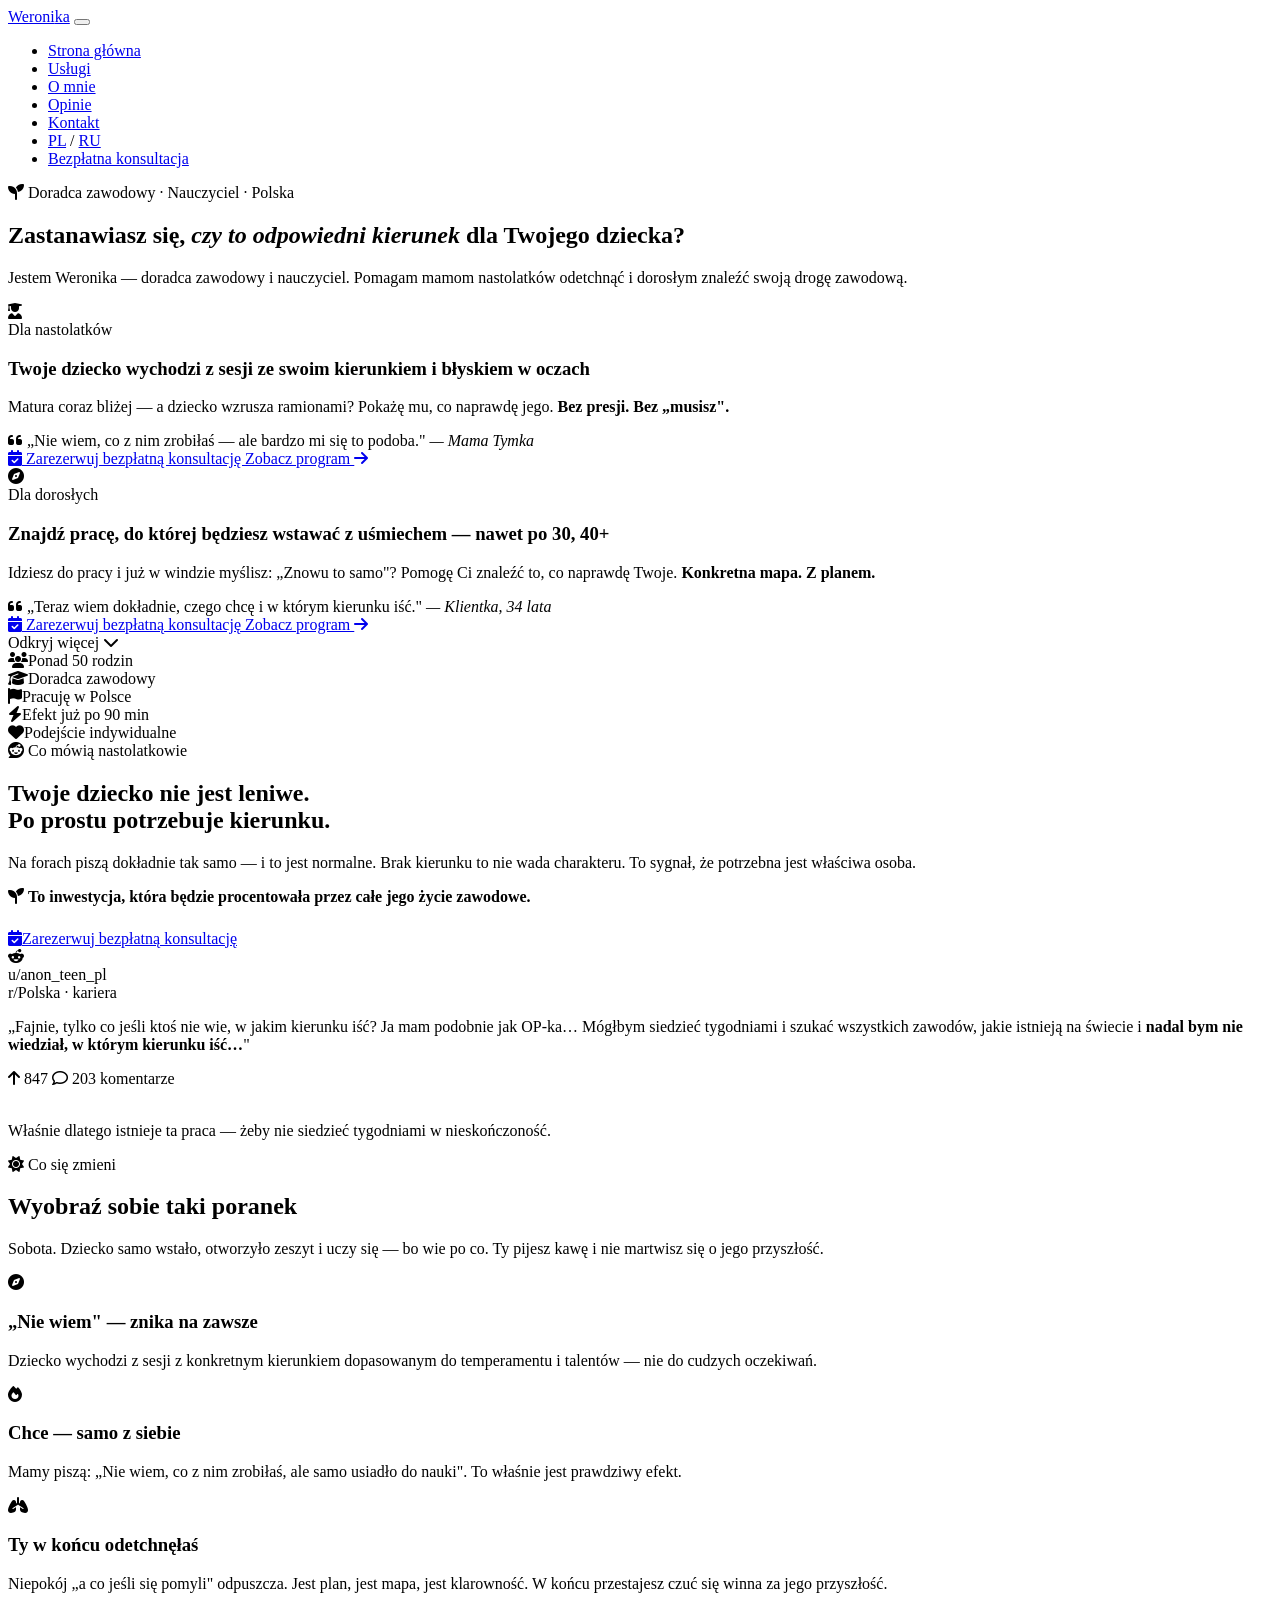
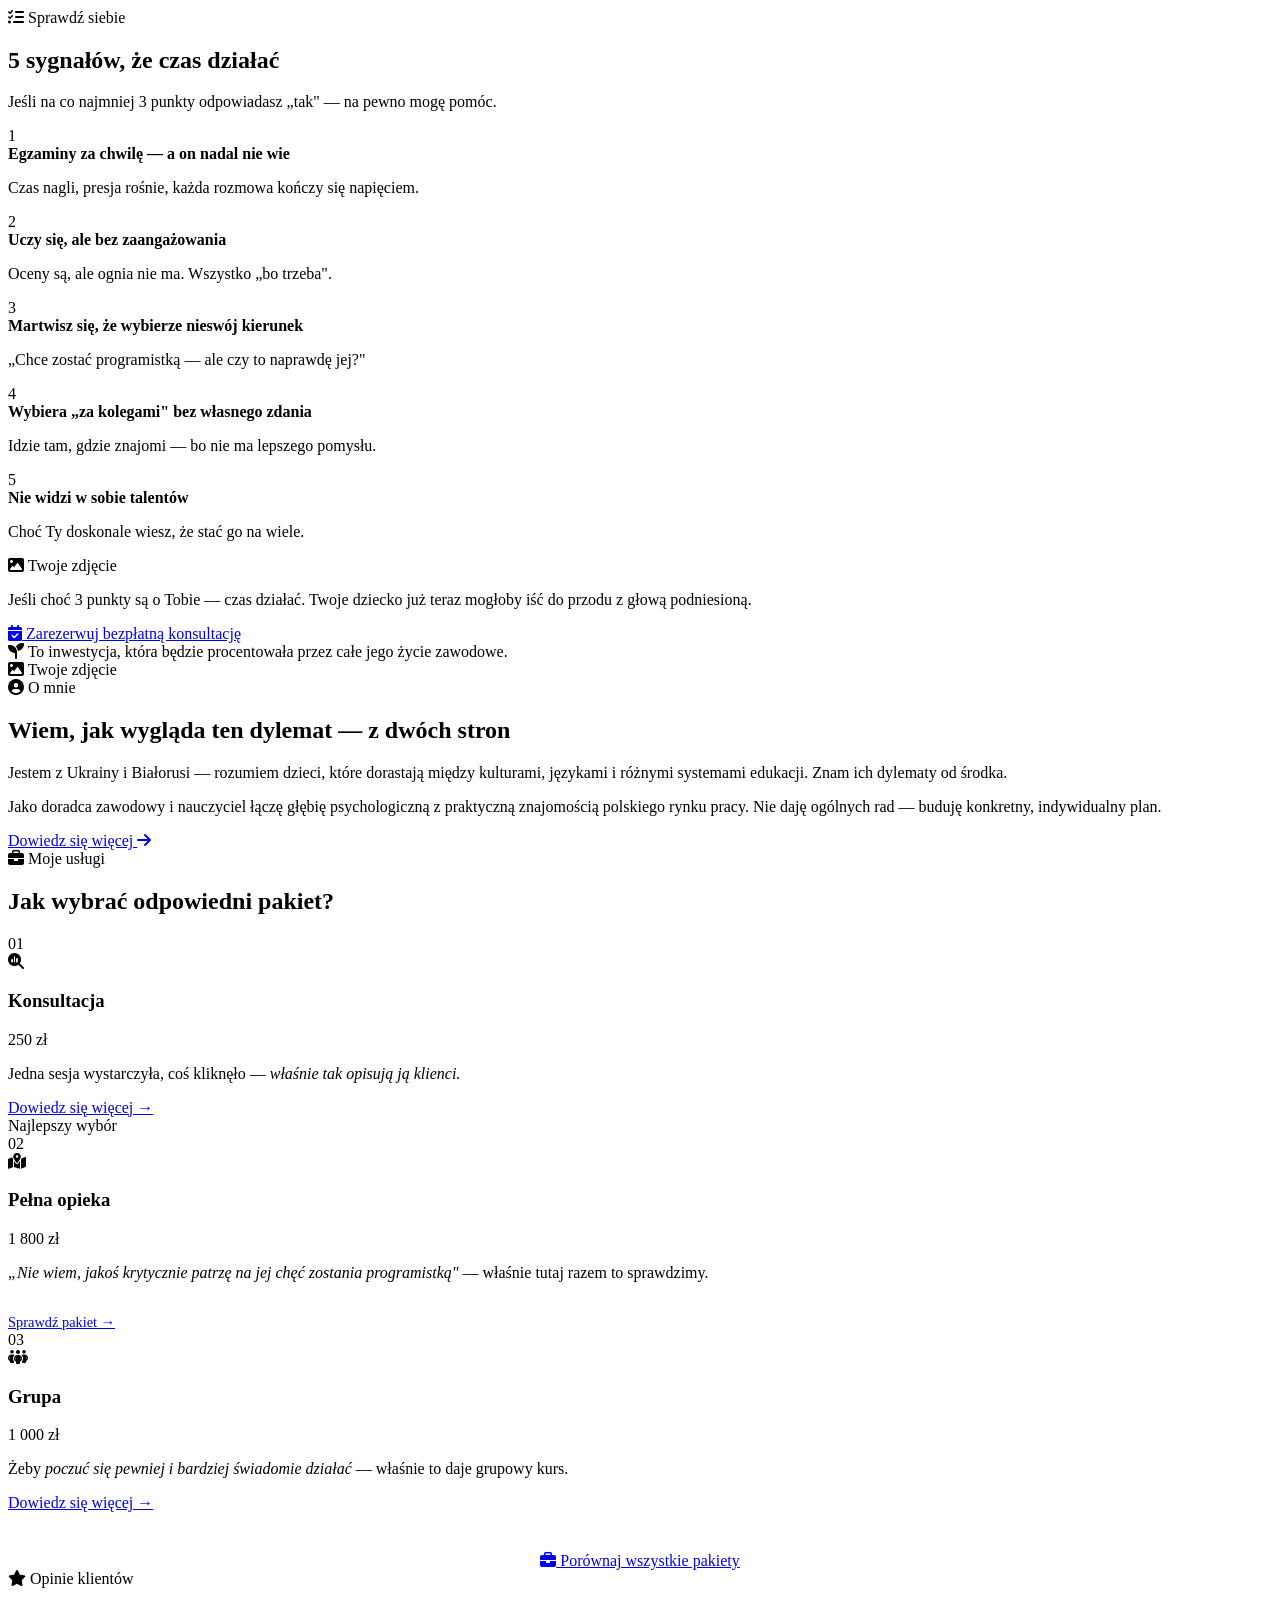
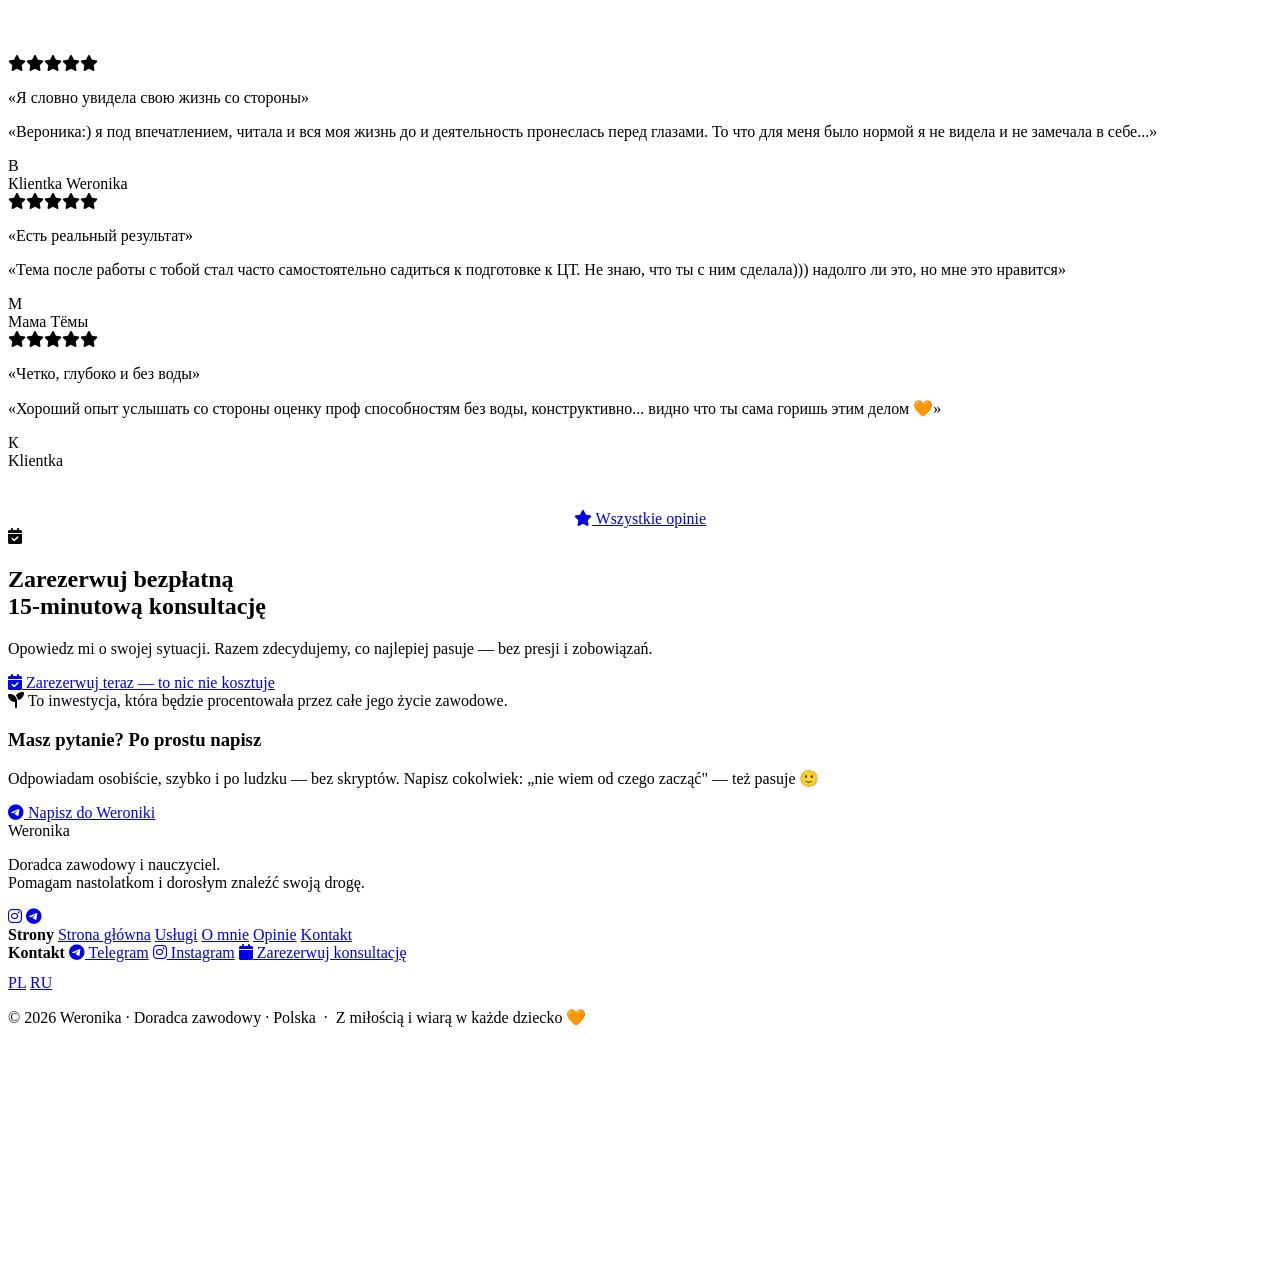
==== commit c608071c: "fix style link" ====
--- a/pl/index.html
+++ b/pl/index.html
@@ -8,7 +8,7 @@
 <link rel="preconnect" href="https://fonts.gstatic.com" crossorigin>
 <link href="https://fonts.googleapis.com/css2?family=Playfair+Display:ital,wght@0,400;0,600;0,700;0,900;1,400;1,700&family=DM+Sans:wght@300;400;500;600;700&display=swap" rel="stylesheet">
 <link rel="stylesheet" href="https://cdnjs.cloudflare.com/ajax/libs/font-awesome/6.5.0/css/all.min.css">
-<link rel="stylesheet" href="../../style.css">
+<link rel="stylesheet" href="/..../style.css">
 </head>
 <body>
 
@@ -428,6 +428,7 @@
   </div>
 </footer>
 
-<script src="../../main.js"></script>
+<script src="../js/main.js"></script>
+<script src="../js/base.js"></script>
 </body>
 </html>
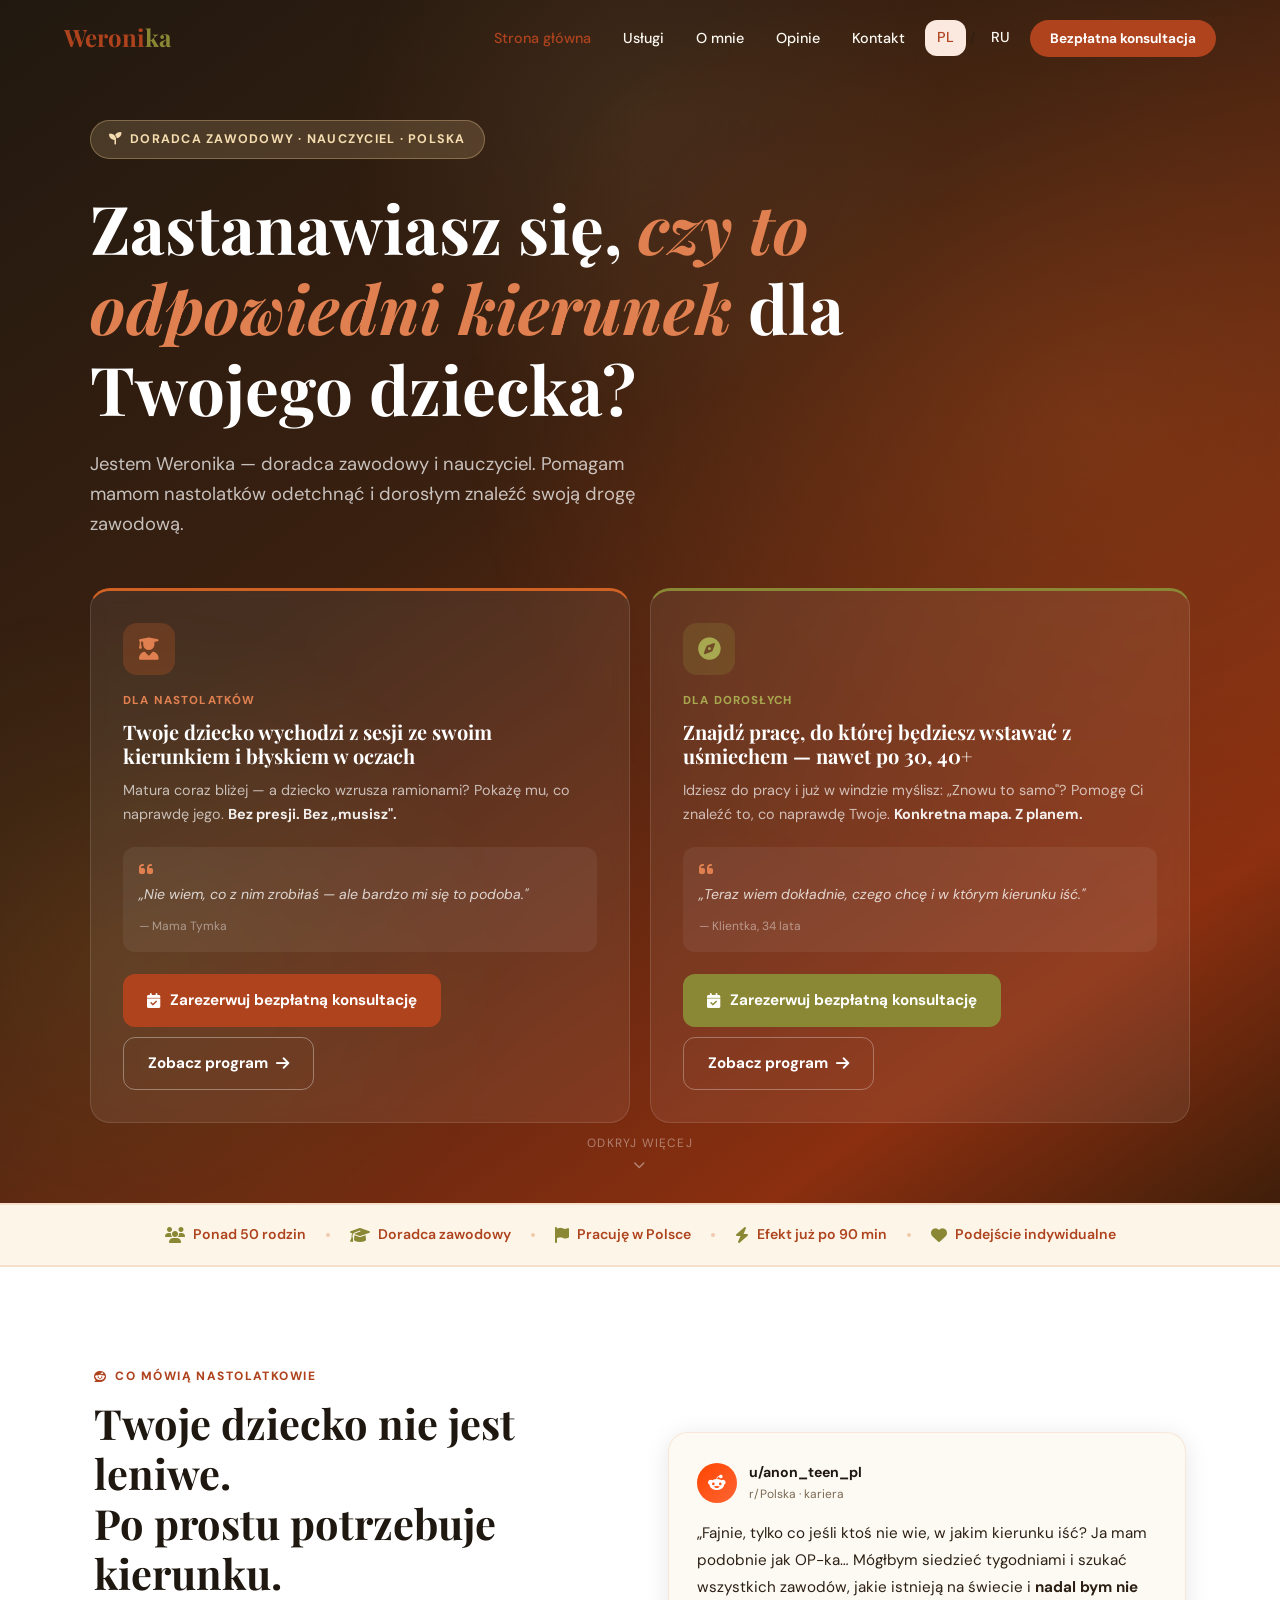
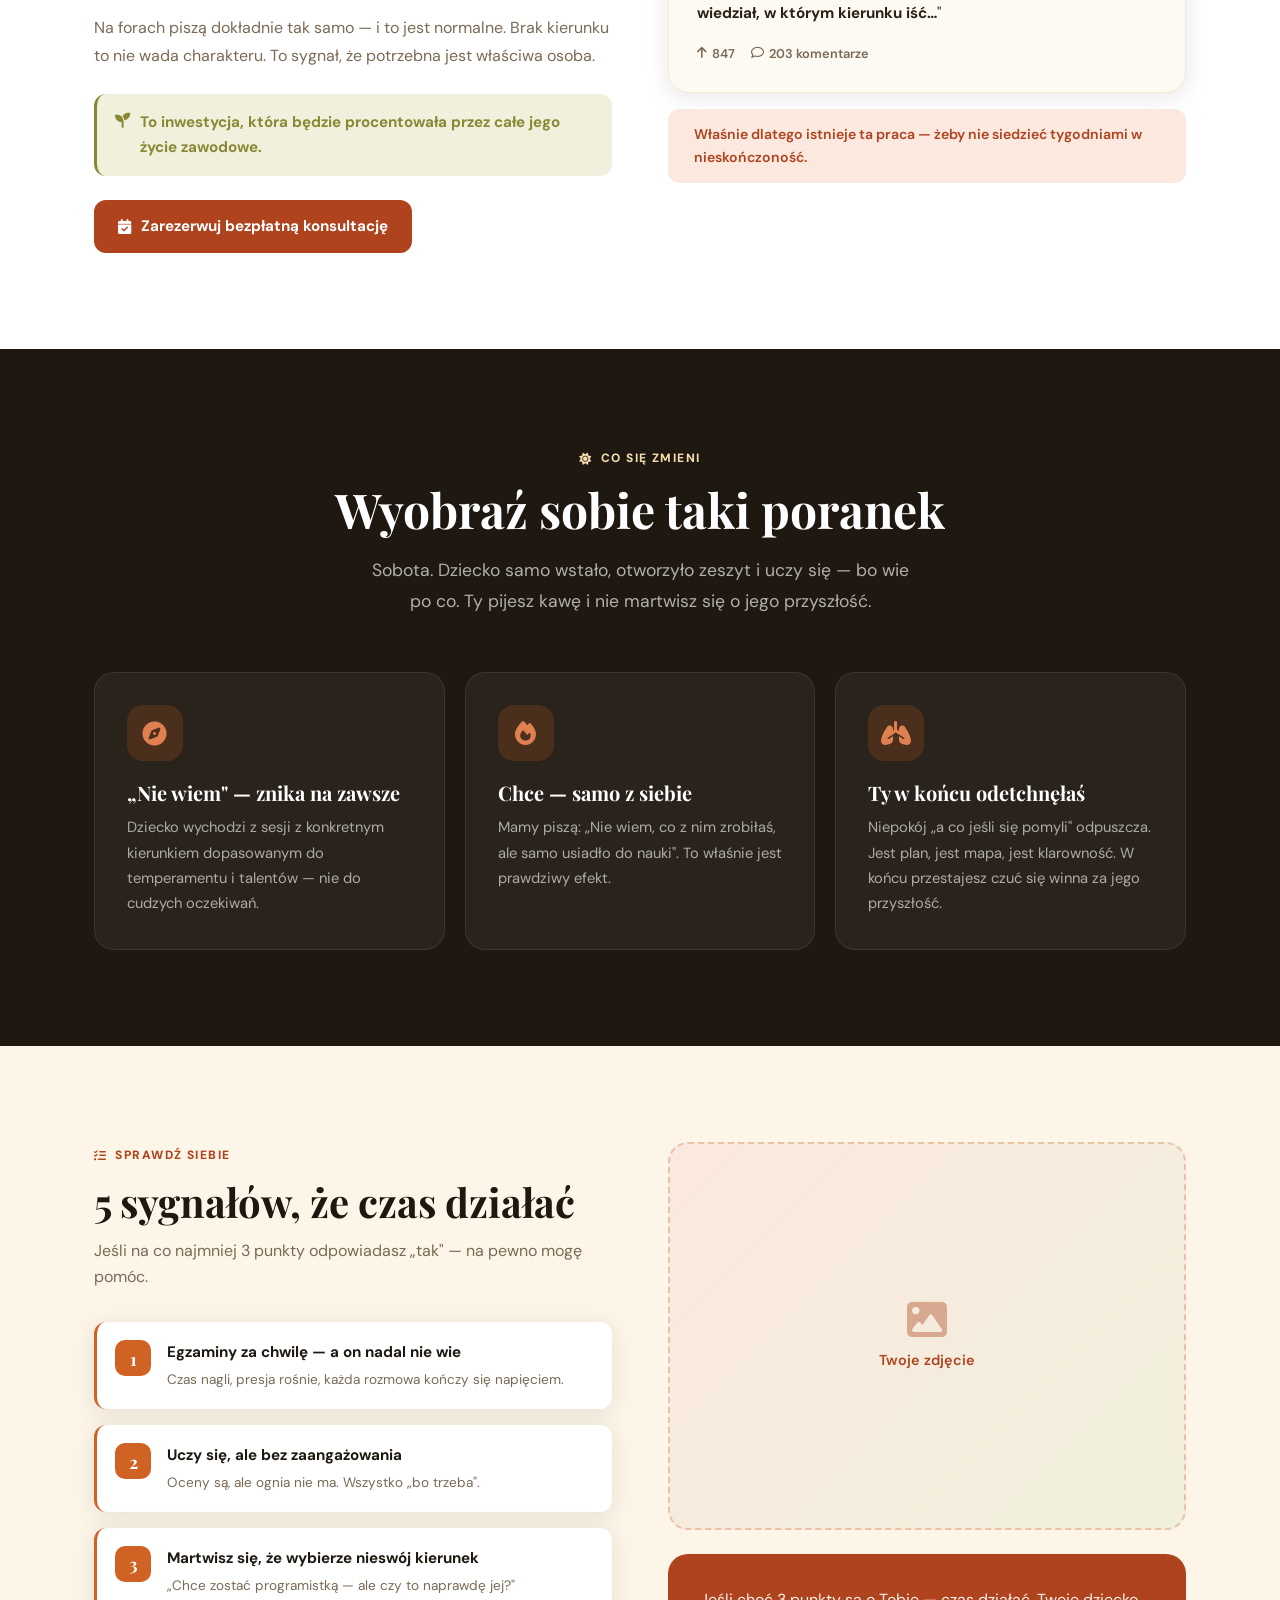
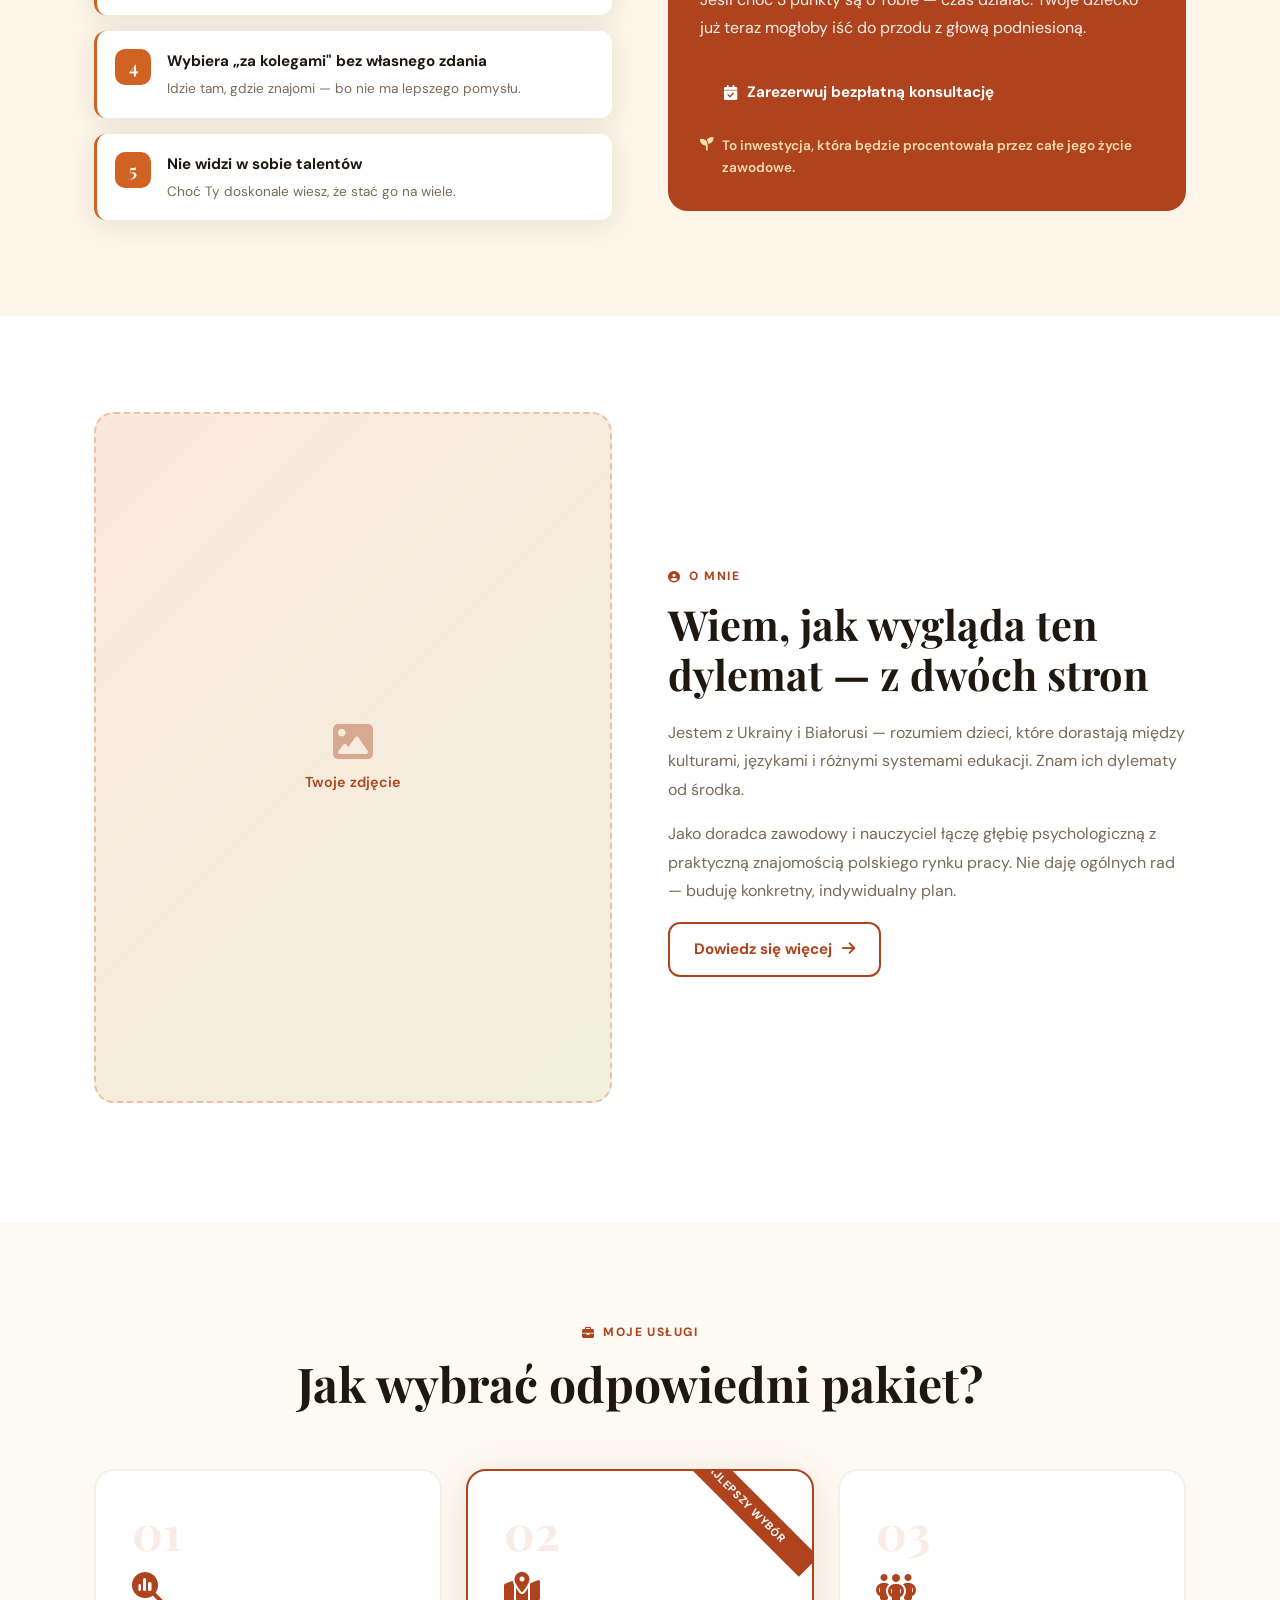
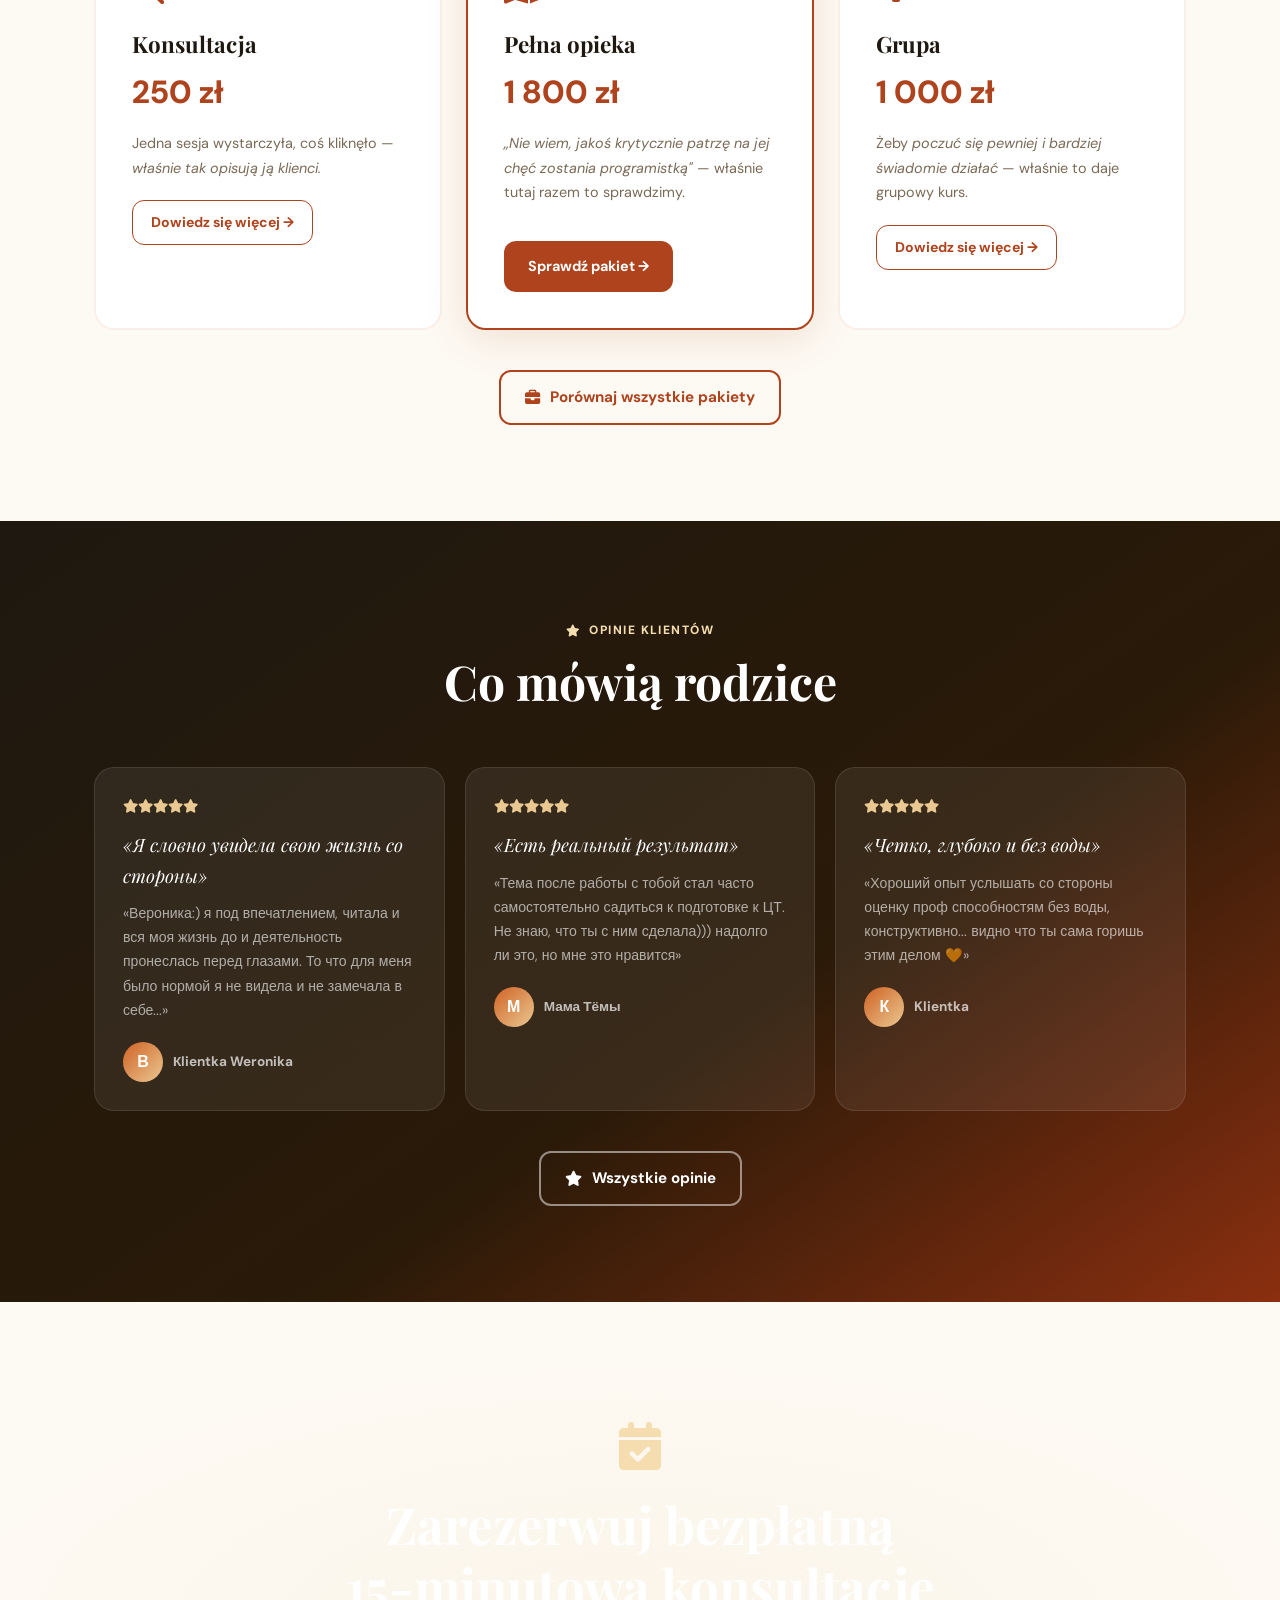
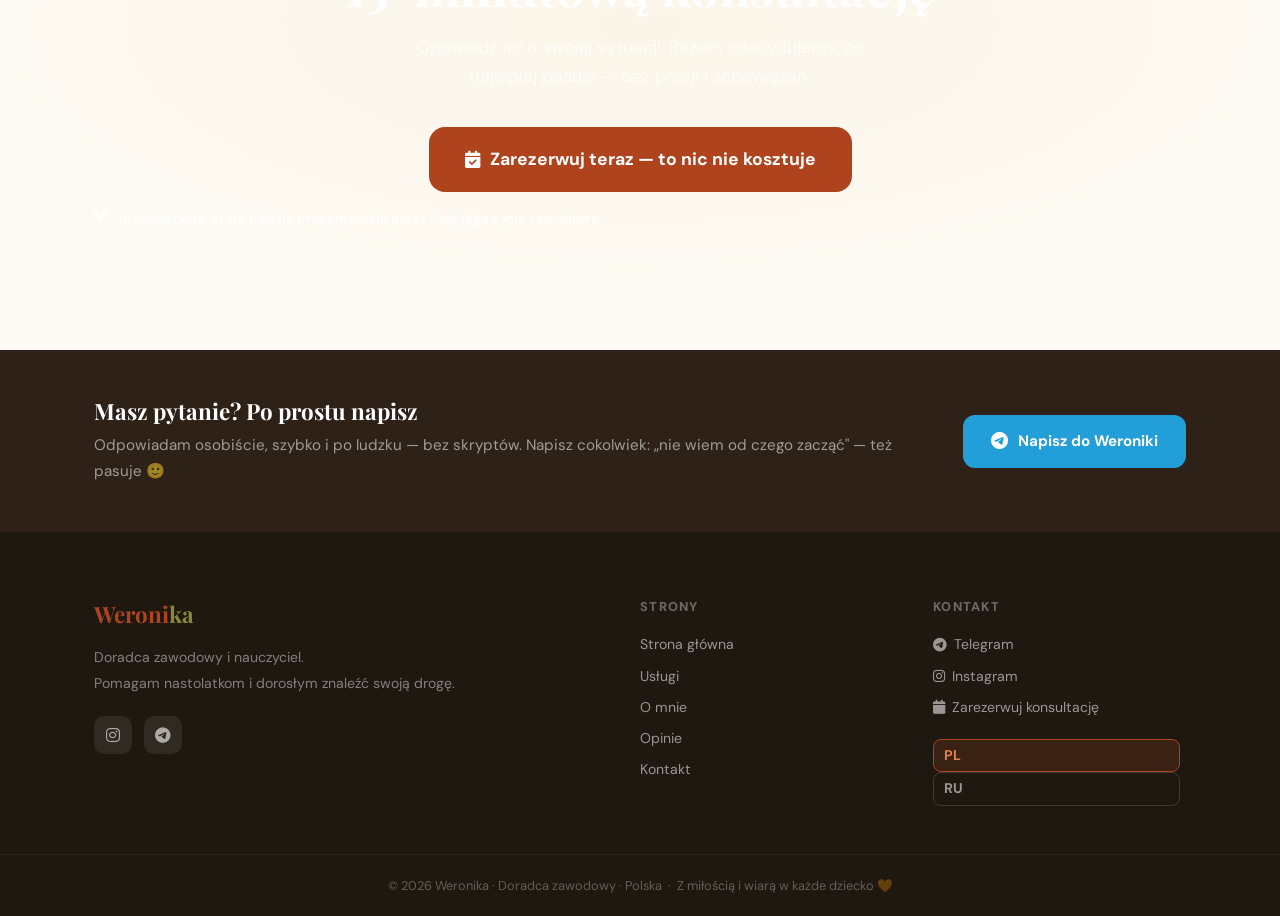
==== commit 63273470: "fix routing lang" ====
--- a/pl/index.html
+++ b/pl/index.html
@@ -8,7 +8,7 @@
 <link rel="preconnect" href="https://fonts.gstatic.com" crossorigin>
 <link href="https://fonts.googleapis.com/css2?family=Playfair+Display:ital,wght@0,400;0,600;0,700;0,900;1,400;1,700&family=DM+Sans:wght@300;400;500;600;700&display=swap" rel="stylesheet">
 <link rel="stylesheet" href="https://cdnjs.cloudflare.com/ajax/libs/font-awesome/6.5.0/css/all.min.css">
-<link rel="stylesheet" href="/..../style.css">
+<link rel="stylesheet" href="../style.css">
 </head>
 <body>
 
--- a/style.css
+++ b/style.css
@@ -0,0 +1,724 @@
+/* ══════════════════════════════════
+   WERONIKA SITE — MAIN CSS 2026
+   Palette: Terracota · Chile Rojo · Olive · Sunset
+══════════════════════════════════ */
+
+:root {
+  --terra:        #D06224;
+  --terra-dark:   #AE431E;
+  --terra-light:  #E08050;
+  --terra-pale:   #FBE8DF;
+  --chile:        #AE431E;
+  --chile-dark:   #8B2F10;
+  --olive:        #8A8835;
+  --olive-light:  #A8A850;
+  --olive-pale:   #F0F0DC;
+  --sunset:       #EAC891;
+  --sunset-light: #F5DDB0;
+  --sunset-pale:  #FDF6E8;
+  --cream:        #FDFAF3;
+  --dark:         #1E1810;
+  --dark2:        #2E2218;
+  --text:         #2C2015;
+  --muted:        #7A6A55;
+  --white:        #FFFFFF;
+  --font-display: 'Playfair Display', Georgia, serif;
+  --font-body:    'DM Sans', sans-serif;
+  --radius:       20px;
+  --radius-sm:    12px;
+  --shadow:       0 4px 24px rgba(30,24,16,0.10);
+  --shadow-lg:    0 12px 48px rgba(30,24,16,0.16);
+  --trans:        all 0.3s cubic-bezier(.4,0,.2,1);
+}
+
+*, *::before, *::after { box-sizing: border-box; margin: 0; padding: 0; }
+html { scroll-behavior: smooth; font-size: 16px; }
+body {
+  font-family: var(--font-body);
+  background: var(--cream);
+  color: var(--text);
+  line-height: 1.65;
+  overflow-x: hidden;
+}
+img { max-width: 100%; display: block; }
+a { color: inherit; text-decoration: none; }
+h1,h2,h3,h4 { font-family: var(--font-display); line-height: 1.2; }
+
+/* ── CONTAINER ── */
+.container { max-width: 1140px; margin: 0 auto; padding: 0 24px; }
+
+/* ── NAV ── */
+#navbar {
+  position: fixed; top: 0; left: 0; right: 0; z-index: 200;
+  transition: var(--trans);
+}
+#navbar.scrolled {
+  background: rgba(253,250,243,0.97);
+  backdrop-filter: blur(16px);
+  box-shadow: 0 2px 20px rgba(30,24,16,0.10);
+}
+.nav-inner {
+  max-width: 1200px; margin: 0 auto; padding: 18px 24px;
+  display: flex; align-items: center; justify-content: space-between;
+  gap: 16px;
+}
+.nav-logo {
+  font-family: var(--font-display);
+  font-size: 1.5rem; font-weight: 700;
+  color: var(--terra-dark);
+}
+.nav-logo span { color: var(--olive); }
+
+.nav-links {
+  display: none; list-style: none; gap: 8px;
+  align-items: center;
+}
+.nav-links a {
+  font-size: 0.9rem; font-weight: 500; color: var(--cream);
+  padding: 6px 12px; border-radius: var(--radius-sm);
+  transition: var(--trans);
+}
+#navbar.scrolled .nav-links a { color: var(--text); }
+.nav-links a:hover, .nav-links a.active { color: var(--terra-dark); }
+.nav-lang { display: flex; align-items: center; gap: 4px; font-size: 0.85rem; }
+.lang-btn { font-weight: 700; color: var(--muted); padding: 4px 8px; border-radius: 8px; transition: var(--trans); }
+.lang-btn.active-lang { color: var(--terra-dark); background: var(--terra-pale); }
+.nav-cta {
+  background: var(--terra-dark); color: white !important;
+  padding: 10px 20px !important; border-radius: 50px !important;
+  font-weight: 700 !important; font-size: 0.85rem !important;
+  transition: var(--trans) !important;
+  white-space: nowrap;
+}
+.nav-cta:hover { background: var(--chile-dark) !important; transform: translateY(-2px); }
+
+.burger {
+  display: flex; flex-direction: column; gap: 5px;
+  background: none; border: none; cursor: pointer; padding: 4px; z-index: 300;
+}
+.burger span {
+  display: block; width: 24px; height: 2px;
+  background: var(--terra-dark); border-radius: 2px;
+  transition: var(--trans);
+}
+.burger.open span:nth-child(1) { transform: rotate(45deg) translate(5px, 5px); }
+.burger.open span:nth-child(2) { opacity: 0; }
+.burger.open span:nth-child(3) { transform: rotate(-45deg) translate(5px, -5px); }
+
+/* Mobile menu open */
+.nav-links.open {
+  display: flex; flex-direction: column;
+  position: fixed; inset: 0; background: var(--text);
+  padding: 100px 32px 40px;
+  z-index: 199; gap: 4px; align-items: flex-start;
+  justify-content: flex-start;
+}
+.nav-links.open a { font-size: 1.2rem; padding: 12px 0; }
+.nav-links.open .nav-cta { margin-top: 16px; font-size: 1rem !important; padding: 14px 28px !important; }
+
+@media (min-width: 900px) {
+  .nav-links { display: flex; }
+  .burger { display: none; }
+}
+
+/* ── BUTTONS ── */
+.btn-main {
+  display: inline-flex; align-items: center; gap: 10px;
+  background: var(--terra-dark); color: white;
+  padding: 14px 24px; border-radius: var(--radius-sm);
+  font-family: var(--font-body); font-size: 0.95rem; font-weight: 700;
+  border: none; cursor: pointer; transition: var(--trans);
+  white-space: nowrap;
+}
+.btn-main:hover { background: var(--chile-dark); transform: translateY(-2px); box-shadow: 0 8px 24px rgba(174,67,30,0.3); }
+.btn-main--adult { background: var(--olive); }
+.btn-main--adult:hover { background: var(--olive-light); }
+.btn-main--large { padding: 18px 36px; font-size: 1.1rem; border-radius: 16px; }
+
+.btn-ghost {
+  display: inline-flex; align-items: center; gap: 8px;
+  background: transparent; color: white;
+  padding: 13px 24px; border-radius: var(--radius-sm);
+  font-family: var(--font-body); font-size: 0.95rem; font-weight: 700;
+  border: 1.5px solid rgba(255,255,255,0.35); cursor: pointer; transition: var(--trans);
+}
+.btn-ghost:hover { border-color: white; background: rgba(255,255,255,0.12); }
+.btn-ghost--adult { border-color: rgba(255,255,255,0.3); }
+
+.btn-outline {
+  display: inline-flex; align-items: center; gap: 10px;
+  background: transparent; color: var(--terra-dark);
+  padding: 13px 24px; border-radius: var(--radius-sm);
+  font-family: var(--font-body); font-size: 0.95rem; font-weight: 700;
+  border: 2px solid var(--terra-dark); cursor: pointer; transition: var(--trans);
+}
+.btn-outline:hover { background: var(--terra-dark); color: white; transform: translateY(-2px); }
+.btn-outline--light { color: white; border-color: rgba(255,255,255,0.5); }
+.btn-outline--light:hover { background: rgba(255,255,255,0.15); }
+
+.btn-ghost-dark {
+  display: inline-flex; align-items: center; gap: 8px;
+  background: transparent; color: var(--terra-dark);
+  padding: 10px 18px; border-radius: var(--radius-sm);
+  font-family: var(--font-body); font-size: 0.88rem; font-weight: 700;
+  border: 1.5px solid var(--terra-dark); cursor: pointer; transition: var(--trans);
+}
+.btn-ghost-dark:hover { background: var(--terra-dark); color: white; }
+
+/* ── SECTION EYEBROW ── */
+.section-eyebrow {
+  display: inline-flex; align-items: center; gap: 8px;
+  font-size: 0.75rem; font-weight: 800; letter-spacing: 0.12em;
+  text-transform: uppercase; color: var(--terra-dark);
+  margin-bottom: 12px;
+}
+.section-header { text-align: center; margin-bottom: 56px; }
+.section-header .section-eyebrow { justify-content: center; }
+.section-header h2 { font-size: clamp(2rem, 5vw, 3rem); color: var(--dark); margin-bottom: 16px; }
+.section-lead { font-size: 1.1rem; color: var(--muted); max-width: 560px; margin: 0 auto; line-height: 1.75; }
+
+/* ── REVEAL ANIMATIONS ── */
+.reveal {
+  opacity: 0; transform: translateY(28px);
+  transition: opacity 0.7s ease, transform 0.7s ease;
+}
+.reveal.visible { opacity: 1; transform: translateY(0); }
+.reveal-d1 { transition-delay: 0.12s; }
+.reveal-d2 { transition-delay: 0.24s; }
+.reveal-d3 { transition-delay: 0.36s; }
+
+/* ══ HERO ══ */
+.hero {
+  min-height: 100svh; position: relative;
+  display: flex; flex-direction: column;
+  justify-content: center; padding: 120px 24px 80px;
+  overflow: hidden;
+}
+.hero-parallax {
+  position: absolute; inset: -60px;
+  background: linear-gradient(145deg, var(--dark) 0%, #3A2010 40%, var(--chile-dark) 80%, #2A1A08 100%);
+  z-index: 0;
+  will-change: transform;
+}
+.hero-overlay {
+  position: absolute; inset: 0; z-index: 1;
+  background: radial-gradient(ellipse 70% 60% at 85% 35%, rgba(208,98,36,0.25) 0%, transparent 70%),
+              radial-gradient(ellipse 50% 50% at 10% 80%, rgba(138,136,53,0.15) 0%, transparent 60%),
+              radial-gradient(ellipse 40% 40% at 50% 10%, rgba(234,200,145,0.08) 0%, transparent 60%);
+}
+.hero-content {
+  position: relative; z-index: 2;
+  max-width: 1100px; margin: 0 auto; width: 100%;
+}
+.hero-badge {
+  display: inline-flex; align-items: center; gap: 8px;
+  background: rgba(234,200,145,0.18); border: 1px solid rgba(234,200,145,0.35);
+  color: var(--sunset-light); padding: 8px 18px; border-radius: 50px;
+  font-size: 0.78rem; font-weight: 700; letter-spacing: 0.1em; text-transform: uppercase;
+  margin-bottom: 28px;
+}
+.hero-title {
+  font-size: clamp(2.2rem, 6vw, 4.2rem); color: white;
+  font-weight: 700; max-width: 760px;
+  margin-bottom: 20px;
+}
+.hero-title em { font-style: italic; color: var(--terra-light); }
+.hero-sub {
+  font-size: clamp(1rem, 2.5vw, 1.15rem);
+  color: rgba(255,255,255,0.72); max-width: 580px; margin-bottom: 48px;
+}
+
+/* Hero cards */
+.hero-cards { display: grid; gap: 20px; }
+@media (min-width: 768px) { .hero-cards { grid-template-columns: 1fr 1fr; } }
+
+.hero-card {
+  background: rgba(255,255,255,0.07);
+  border: 1px solid rgba(255,255,255,0.12);
+  border-radius: var(--radius); padding: 32px;
+  backdrop-filter: blur(8px);
+  transition: var(--trans);
+  border-top: 3px solid var(--terra);
+}
+.hero-card:hover { background: rgba(255,255,255,0.11); transform: translateY(-4px); }
+.hero-card--adult { border-top-color: var(--olive); }
+.hero-card-icon {
+  width: 52px; height: 52px; border-radius: 14px;
+  background: rgba(208,98,36,0.25); display: flex; align-items: center; justify-content: center;
+  font-size: 1.4rem; color: var(--terra-light); margin-bottom: 16px;
+}
+.hero-card--adult .hero-card-icon { background: rgba(138,136,53,0.25); color: var(--olive-light); }
+.hero-card-tag {
+  font-size: 0.72rem; font-weight: 800; letter-spacing: 0.1em; text-transform: uppercase;
+  color: var(--terra-light); margin-bottom: 10px;
+}
+.hero-card--adult .hero-card-tag { color: var(--olive-light); }
+.hero-card h3 { font-size: 1.25rem; color: white; margin-bottom: 10px; }
+.hero-card p { font-size: 0.9rem; color: rgba(255,255,255,0.68); line-height: 1.7; margin-bottom: 20px; }
+.hero-card p strong { color: rgba(255,255,255,0.92); }
+.hero-card-quote {
+  background: rgba(255,255,255,0.06); border-radius: var(--radius-sm);
+  padding: 14px 16px; margin-bottom: 22px;
+}
+.hero-card-quote i { color: var(--terra-light); font-size: 1rem; margin-bottom: 6px; display: block; }
+.hero-card-quote span { font-size: 0.88rem; font-style: italic; color: rgba(255,255,255,0.78); display: block; margin-bottom: 6px; }
+.hero-card-quote cite { font-size: 0.75rem; color: rgba(255,255,255,0.45); font-style: normal; }
+.hero-card-btns { display: flex; flex-direction: column; gap: 10px; }
+@media (min-width: 480px) { .hero-card-btns { flex-direction: row; flex-wrap: wrap; } }
+
+.hero-scroll-hint {
+  position: absolute; bottom: 32px; left: 50%; transform: translateX(-50%);
+  z-index: 2; display: flex; flex-direction: column; align-items: center; gap: 6px;
+  color: rgba(255,255,255,0.4); font-size: 0.75rem; letter-spacing: 0.1em; text-transform: uppercase;
+  animation: bounce 2s infinite;
+}
+@keyframes bounce { 0%,100% { transform: translateX(-50%) translateY(0); } 50% { transform: translateX(-50%) translateY(6px); } }
+
+/* ══ TRUST STRIP ══ */
+.trust-strip {
+  background: var(--sunset-pale);
+  border-top: 2px solid rgba(208,98,36,0.15);
+  border-bottom: 2px solid rgba(208,98,36,0.15);
+  padding: 18px 24px; overflow-x: auto; scrollbar-width: none;
+}
+.trust-strip::-webkit-scrollbar { display: none; }
+.trust-inner {
+  display: flex; align-items: center; gap: 20px; justify-content: center;
+  min-width: max-content; margin: 0 auto;
+}
+.trust-item { display: flex; align-items: center; gap: 8px; font-size: 0.88rem; font-weight: 600; color: var(--terra-dark); white-space: nowrap; }
+.trust-item i { color: var(--olive); font-size: 1rem; }
+.trust-sep { width: 4px; height: 4px; border-radius: 50%; background: rgba(208,98,36,0.3); }
+
+/* ══ REDDIT SECTION ══ */
+.reddit-section { background: white; padding: 96px 0; }
+.reddit-layout { display: grid; gap: 56px; }
+@media (min-width: 900px) { .reddit-layout { grid-template-columns: 1fr 1fr; align-items: center; } }
+.reddit-left h2 { font-size: clamp(1.8rem, 4vw, 2.6rem); color: var(--dark); margin-bottom: 16px; }
+.reddit-left p { font-size: 1rem; color: var(--muted); line-height: 1.75; margin-bottom: 24px; }
+.reddit-cta-text {
+  display: flex; align-items: flex-start; gap: 10px;
+  background: var(--olive-pale); border-radius: var(--radius-sm);
+  padding: 16px 18px; font-size: 0.95rem; font-weight: 600; color: var(--olive);
+  border-left: 3px solid var(--olive);
+}
+.reddit-cta-text i { margin-top: 3px; flex-shrink: 0; }
+.reddit-card {
+  background: var(--cream); border: 1px solid rgba(208,98,36,0.12);
+  border-radius: var(--radius); padding: 28px;
+  box-shadow: var(--shadow);
+}
+.reddit-card-header { display: flex; align-items: center; gap: 12px; margin-bottom: 16px; }
+.reddit-avatar {
+  width: 40px; height: 40px; border-radius: 50%;
+  background: linear-gradient(135deg, #FF4500, #FF6534);
+  display: flex; align-items: center; justify-content: center;
+  color: white; font-size: 1.1rem;
+}
+.reddit-username { font-size: 0.88rem; font-weight: 700; color: var(--dark); }
+.reddit-sub { font-size: 0.75rem; color: var(--muted); }
+.reddit-text { font-size: 0.95rem; color: var(--text); line-height: 1.75; margin-bottom: 16px; }
+.reddit-footer { display: flex; gap: 16px; font-size: 0.8rem; color: var(--muted); font-weight: 600; }
+.reddit-footer span { display: flex; align-items: center; gap: 5px; }
+.reddit-response {
+  display: flex; align-items: flex-start; gap: 10px;
+  background: var(--terra-pale); border-radius: var(--radius-sm);
+  padding: 14px 16px; margin-top: 16px;
+  font-size: 0.88rem; color: var(--terra-dark); font-weight: 600;
+}
+.reddit-response i { margin-top: 2px; color: var(--terra); }
+
+/* ══ PROMISE SECTION ══ */
+.promise-section { background: var(--dark); padding: 96px 0; }
+.promise-section .section-eyebrow { color: var(--sunset-light); }
+.promise-section h2 { color: white; }
+.promise-section .section-lead { color: rgba(255,255,255,0.65); }
+.promise-grid { display: grid; gap: 20px; }
+@media (min-width: 768px) { .promise-grid { grid-template-columns: repeat(3, 1fr); } }
+.promise-card {
+  background: rgba(255,255,255,0.05); border: 1px solid rgba(255,255,255,0.08);
+  border-radius: var(--radius); padding: 32px;
+  transition: var(--trans);
+}
+.promise-card:hover { background: rgba(255,255,255,0.09); transform: translateY(-4px); }
+.promise-icon {
+  width: 56px; height: 56px; border-radius: 16px;
+  background: rgba(208,98,36,0.2); display: flex; align-items: center; justify-content: center;
+  font-size: 1.5rem; color: var(--terra-light); margin-bottom: 20px;
+}
+.promise-card h3 { font-size: 1.25rem; color: white; margin-bottom: 10px; }
+.promise-card p { font-size: 0.92rem; color: rgba(255,255,255,0.62); line-height: 1.72; }
+
+/* ══ CHECKLIST SECTION ══ */
+.checklist-section { background: var(--sunset-pale); padding: 96px 0; }
+.checklist-layout { display: grid; gap: 56px; }
+@media (min-width: 900px) { .checklist-layout { grid-template-columns: 1fr 1fr; align-items: start; } }
+.checklist-left h2 { font-size: clamp(1.8rem, 4vw, 2.5rem); color: var(--dark); margin-bottom: 12px; }
+.checklist-left > p { font-size: 1rem; color: var(--muted); margin-bottom: 32px; }
+.checklist-items { display: flex; flex-direction: column; gap: 16px; }
+.check-item {
+  display: flex; gap: 16px; align-items: flex-start;
+  background: white; border-radius: var(--radius-sm);
+  padding: 18px; box-shadow: var(--shadow);
+  border-left: 3px solid var(--terra);
+  transition: var(--trans);
+}
+.check-item:hover { transform: translateX(4px); }
+.check-num {
+  min-width: 36px; height: 36px; border-radius: 10px;
+  background: var(--terra); color: white;
+  display: flex; align-items: center; justify-content: center;
+  font-family: var(--font-display); font-size: 1.1rem; font-weight: 700;
+  flex-shrink: 0;
+}
+.check-item strong { font-size: 0.95rem; color: var(--dark); display: block; margin-bottom: 4px; }
+.check-item p { font-size: 0.85rem; color: var(--muted); line-height: 1.6; }
+
+.photo-placeholder {
+  width: 100%; aspect-ratio: 4/3; border-radius: var(--radius);
+  background: linear-gradient(135deg, var(--terra-pale), var(--olive-pale));
+  border: 2px dashed rgba(208,98,36,0.3);
+  display: flex; flex-direction: column; align-items: center; justify-content: center;
+  gap: 10px; color: var(--terra-dark); font-size: 0.9rem; font-weight: 600;
+  margin-bottom: 24px;
+}
+.photo-placeholder i { font-size: 2.5rem; opacity: 0.4; }
+.photo-placeholder--tall { aspect-ratio: 3/4; }
+
+.checklist-result-box {
+  background: var(--terra-dark); border-radius: var(--radius);
+  padding: 32px; color: white;
+}
+.checklist-result-box p { font-size: 1rem; line-height: 1.75; margin-bottom: 24px; opacity: 0.92; }
+.invest-note {
+  display: flex; align-items: flex-start; gap: 8px;
+  font-size: 0.85rem; font-weight: 600; color: var(--sunset-light);
+  margin-top: 16px; line-height: 1.6;
+}
+.invest-note i { margin-top: 3px; flex-shrink: 0; }
+.invest-note--light { color: rgba(255,255,255,0.85); }
+
+/* ══ ABOUT TEASER ══ */
+.about-teaser { background: white; padding: 96px 0; }
+.about-teaser-layout { display: grid; gap: 56px; align-items: center; }
+@media (min-width: 900px) { .about-teaser-layout { grid-template-columns: 1fr 1fr; } }
+.about-teaser-text h2 { font-size: clamp(1.8rem, 4vw, 2.6rem); color: var(--dark); margin-bottom: 20px; }
+.about-teaser-text p { font-size: 1rem; color: var(--muted); line-height: 1.78; margin-bottom: 16px; }
+
+/* ══ SERVICES TEASER ══ */
+.services-teaser { background: var(--cream); padding: 96px 0; }
+.services-cards { display: grid; gap: 24px; }
+@media (min-width: 768px) { .services-cards { grid-template-columns: repeat(3, 1fr); } }
+.service-card {
+  background: white; border-radius: var(--radius); padding: 36px;
+  border: 2px solid rgba(208,98,36,0.1);
+  position: relative; overflow: hidden; transition: var(--trans);
+}
+.service-card:hover { transform: translateY(-6px); box-shadow: var(--shadow-lg); }
+.service-card--featured { border-color: var(--terra-dark); box-shadow: 0 8px 40px rgba(174,67,30,0.15); }
+.service-featured-label {
+  position: absolute; top: 16px; right: -24px;
+  background: var(--terra-dark); color: white;
+  font-size: 0.68rem; font-weight: 800; letter-spacing: 0.06em; text-transform: uppercase;
+  padding: 5px 36px; transform: rotate(45deg);
+}
+.service-num {
+  font-family: var(--font-display); font-size: 3rem; font-weight: 700;
+  color: rgba(208,98,36,0.12); line-height: 1; margin-bottom: 8px;
+}
+.service-icon { font-size: 2rem; color: var(--terra-dark); margin-bottom: 16px; }
+.service-card h3 { font-size: 1.4rem; color: var(--dark); margin-bottom: 8px; }
+.service-price { font-size: 2rem; font-weight: 800; color: var(--terra-dark); margin-bottom: 12px; }
+.service-card p { font-size: 0.9rem; color: var(--muted); line-height: 1.7; margin-bottom: 20px; }
+
+/* ══ REVIEWS TEASER ══ */
+.reviews-teaser { background: linear-gradient(145deg, var(--dark) 0%, #2A1A08 60%, var(--chile-dark) 100%); padding: 96px 0; }
+.reviews-mini-grid { display: grid; gap: 20px; }
+@media (min-width: 768px) { .reviews-mini-grid { grid-template-columns: repeat(3, 1fr); } }
+.review-mini {
+  background: rgba(255,255,255,0.07); border: 1px solid rgba(255,255,255,0.1);
+  border-radius: var(--radius); padding: 28px; transition: var(--trans);
+}
+.review-mini:hover { background: rgba(255,255,255,0.1); transform: translateY(-4px); }
+.review-mini-stars { color: var(--sunset); font-size: 0.85rem; margin-bottom: 12px; }
+.review-mini-quote { font-family: var(--font-display); font-size: 1.15rem; color: white; margin-bottom: 10px; font-style: italic; }
+.review-mini-text { font-size: 0.88rem; color: rgba(255,255,255,0.62); line-height: 1.72; margin-bottom: 20px; }
+.review-mini-author { display: flex; align-items: center; gap: 10px; }
+.rev-avatar {
+  width: 40px; height: 40px; border-radius: 50%;
+  background: linear-gradient(135deg, var(--terra), var(--sunset));
+  display: flex; align-items: center; justify-content: center;
+  font-weight: 800; color: white; font-size: 1rem; flex-shrink: 0;
+}
+.review-mini-author span { font-size: 0.85rem; font-weight: 700; color: rgba(255,255,255,0.7); }
+
+/* ══ FINAL CTA ══ */
+.final-cta { position: relative; padding: 120px 0; overflow: hidden; text-align: center; }
+.final-cta-bg {
+  position: absolute; inset: -60px;
+  background: linear-gradient(135deg, var(--terra-dark) 0%, var(--chile-dark) 50%, #6B2A10 100%);
+  will-change: transform;
+}
+.final-cta-overlay {
+  position: absolute; inset: 0;
+  background: radial-gradient(ellipse 80% 60% at 50% 50%, rgba(234,200,145,0.1) 0%, transparent 70%);
+}
+.final-cta-content { position: relative; z-index: 2; }
+.final-cta-icon { font-size: 3rem; color: var(--sunset-light); margin-bottom: 24px; display: block; }
+.final-cta-content h2 { font-size: clamp(2rem, 5vw, 3.2rem); color: white; margin-bottom: 16px; }
+.final-cta-content p { font-size: 1.1rem; color: rgba(255,255,255,0.72); margin-bottom: 36px; max-width: 480px; margin-left: auto; margin-right: auto; }
+
+/* ══ TELEGRAM SECTION ══ */
+.tg-section { background: var(--dark2); padding: 48px 0; }
+.tg-inner {
+  display: flex; flex-direction: column; gap: 24px; align-items: flex-start;
+}
+@media (min-width: 768px) { .tg-inner { flex-direction: row; align-items: center; justify-content: space-between; } }
+.tg-section h3 { font-family: var(--font-display); font-size: 1.4rem; color: white; margin-bottom: 8px; }
+.tg-section p { font-size: 0.95rem; color: rgba(255,255,255,0.55); line-height: 1.7; }
+.btn-tg {
+  display: inline-flex; align-items: center; gap: 10px;
+  background: #229ED9; color: white;
+  padding: 14px 28px; border-radius: var(--radius-sm);
+  font-family: var(--font-body); font-size: 0.95rem; font-weight: 700;
+  transition: var(--trans); white-space: nowrap;
+}
+.btn-tg:hover { background: #1a8bbf; transform: translateY(-2px); }
+.btn-tg i { font-size: 1.1rem; }
+
+/* ══ FOOTER ══ */
+footer { background: var(--dark); padding: 64px 0 0; }
+.footer-inner { display: grid; gap: 40px; }
+@media (min-width: 768px) { .footer-inner { grid-template-columns: 2fr 1fr 1fr; } }
+.footer-brand .nav-logo { font-size: 1.4rem; margin-bottom: 12px; display: block; }
+.footer-brand p { font-size: 0.88rem; color: rgba(255,255,255,0.45); line-height: 1.8; margin-bottom: 20px; }
+.footer-socials { display: flex; gap: 12px; }
+.footer-socials a {
+  width: 38px; height: 38px; border-radius: 10px;
+  background: rgba(255,255,255,0.08); display: flex; align-items: center; justify-content: center;
+  color: rgba(255,255,255,0.6); font-size: 1rem; transition: var(--trans);
+}
+.footer-socials a:hover { background: var(--terra-dark); color: white; }
+.footer-links { display: flex; flex-direction: column; gap: 8px; }
+.footer-links strong { font-size: 0.8rem; font-weight: 800; letter-spacing: 0.1em; text-transform: uppercase; color: rgba(255,255,255,0.35); margin-bottom: 8px; }
+.footer-links a { font-size: 0.88rem; color: rgba(255,255,255,0.55); transition: var(--trans); display: flex; align-items: center; gap: 7px; }
+.footer-links a:hover { color: var(--terra-light); }
+.lang-pill {
+  display: inline-block; padding: 4px 10px; border-radius: 8px; font-size: 0.8rem; font-weight: 700;
+  color: rgba(255,255,255,0.5); border: 1px solid rgba(255,255,255,0.15); margin-right: 6px; transition: var(--trans);
+}
+.lang-pill.active-lang { color: var(--terra-light); border-color: var(--terra-dark); background: rgba(208,98,36,0.15); }
+.footer-bottom {
+  margin-top: 48px; border-top: 1px solid rgba(255,255,255,0.06);
+  padding: 20px 24px; text-align: center;
+}
+.footer-bottom p { font-size: 0.8rem; color: rgba(255,255,255,0.3); }
+
+/* ══════════════════
+   INNER PAGES
+══════════════════ */
+
+/* ── Page Header ── */
+.page-header {
+  background: linear-gradient(145deg, var(--dark) 0%, #3A2010 50%, var(--chile-dark) 100%);
+  padding: 160px 24px 80px; text-align: center; position: relative; overflow: hidden;
+}
+.page-header::before {
+  content: ''; position: absolute; inset: 0;
+  background: radial-gradient(ellipse 80% 60% at 50% 50%, rgba(208,98,36,0.2) 0%, transparent 70%);
+}
+.page-header-inner { position: relative; z-index: 1; }
+.page-header .section-eyebrow { justify-content: center; color: var(--sunset-light); margin-bottom: 16px; }
+.page-header h1 { font-size: clamp(2.2rem, 6vw, 4rem); color: white; margin-bottom: 16px; }
+.page-header p { font-size: 1.1rem; color: rgba(255,255,255,0.68); max-width: 580px; margin: 0 auto; line-height: 1.75; }
+
+/* ── USLUGI PAGE ── */
+.packages-section { padding: 96px 0; background: var(--cream); }
+.packages-grid { display: grid; gap: 28px; }
+@media (min-width: 900px) { .packages-grid { grid-template-columns: repeat(3, 1fr); } }
+.package-card-full {
+  background: white; border-radius: var(--radius); padding: 40px;
+  border: 2px solid rgba(208,98,36,0.1);
+  position: relative; overflow: hidden; transition: var(--trans);
+}
+.package-card-full:hover { transform: translateY(-6px); box-shadow: var(--shadow-lg); }
+.package-card-full.featured { border-color: var(--terra-dark); box-shadow: 0 8px 40px rgba(174,67,30,0.15); }
+.package-card-full.group { border-color: var(--olive); }
+.pkg-ribbon {
+  position: absolute; top: 18px; right: -22px;
+  background: var(--terra-dark); color: white;
+  font-size: 0.65rem; font-weight: 800; letter-spacing: 0.06em; text-transform: uppercase;
+  padding: 5px 36px; transform: rotate(45deg);
+}
+.pkg-type { font-size: 0.72rem; font-weight: 800; letter-spacing: 0.1em; text-transform: uppercase; color: var(--muted); margin-bottom: 6px; }
+.pkg-name { font-family: var(--font-display); font-size: 1.7rem; color: var(--dark); margin-bottom: 6px; }
+.pkg-price { font-size: 2.4rem; font-weight: 800; color: var(--terra-dark); line-height: 1; margin-bottom: 4px; }
+.package-card-full.group .pkg-price { color: var(--olive); }
+.pkg-note { font-size: 0.82rem; color: var(--muted); margin-bottom: 20px; }
+.pkg-quote {
+  background: var(--terra-pale); border-radius: var(--radius-sm);
+  padding: 14px 16px; margin-bottom: 20px;
+  font-size: 0.88rem; color: var(--terra-dark); font-style: italic; line-height: 1.65;
+  border-left: 3px solid var(--terra);
+}
+.package-card-full.group .pkg-quote { background: var(--olive-pale); border-left-color: var(--olive); color: var(--olive); }
+.pkg-desc { font-size: 0.95rem; color: var(--text); line-height: 1.75; margin-bottom: 24px; }
+.pkg-list { list-style: none; display: flex; flex-direction: column; gap: 10px; margin-bottom: 28px; }
+.pkg-list li { display: flex; gap: 10px; align-items: flex-start; font-size: 0.9rem; color: var(--text); line-height: 1.5; }
+.pkg-list li::before {
+  content: '\f00c'; font-family: 'Font Awesome 6 Free'; font-weight: 900;
+  min-width: 22px; height: 22px; background: var(--olive-pale); color: var(--olive);
+  border-radius: 50%; display: flex; align-items: center; justify-content: center; font-size: 0.65rem;
+  flex-shrink: 0; margin-top: 1px;
+}
+.package-card-full.featured .pkg-list li::before { background: var(--terra-pale); color: var(--terra-dark); }
+.pkg-btn {
+  display: block; width: 100%; padding: 15px;
+  background: var(--olive); color: white; border: none;
+  border-radius: var(--radius-sm); font-family: var(--font-body);
+  font-size: 1rem; font-weight: 700; text-align: center;
+  cursor: pointer; transition: var(--trans); text-decoration: none;
+}
+.pkg-btn:hover { background: var(--olive-light); transform: translateY(-2px); }
+.package-card-full.featured .pkg-btn { background: var(--terra-dark); }
+.package-card-full.featured .pkg-btn:hover { background: var(--chile-dark); }
+
+/* Compare table */
+.compare-section { background: white; padding: 80px 0; }
+.compare-table { width: 100%; border-collapse: collapse; margin-top: 40px; }
+.compare-table th, .compare-table td { padding: 14px 16px; text-align: left; border-bottom: 1px solid rgba(208,98,36,0.1); font-size: 0.9rem; }
+.compare-table th { background: var(--terra-dark); color: white; font-weight: 700; }
+.compare-table th:first-child { border-radius: 12px 0 0 0; }
+.compare-table th:last-child { border-radius: 0 12px 0 0; }
+.compare-table td:first-child { font-weight: 600; color: var(--dark); }
+.compare-table tr:nth-child(even) td { background: var(--sunset-pale); }
+.compare-check { color: var(--olive); font-size: 1.1rem; }
+.compare-cross { color: rgba(0,0,0,0.2); font-size: 1.1rem; }
+
+/* ── O MNIE PAGE ── */
+.about-section { padding: 96px 0; background: white; }
+.about-grid { display: grid; gap: 64px; }
+@media (min-width: 900px) { .about-grid { grid-template-columns: 1fr 1fr; align-items: start; } }
+.about-photo-stack { position: relative; }
+.about-photo-main {
+  width: 100%; aspect-ratio: 3/4; border-radius: var(--radius);
+  background: linear-gradient(135deg, var(--terra-pale), var(--olive-pale));
+  border: 2px dashed rgba(208,98,36,0.3);
+  display: flex; flex-direction: column; align-items: center; justify-content: center;
+  gap: 10px; color: var(--terra-dark); font-size: 0.9rem; font-weight: 600;
+}
+.about-photo-main i { font-size: 3rem; opacity: 0.3; }
+.about-badge-float {
+  position: absolute; bottom: -20px; right: -20px;
+  background: var(--terra-dark); color: white;
+  border-radius: var(--radius-sm); padding: 16px 20px; box-shadow: var(--shadow-lg);
+  font-size: 0.85rem; font-weight: 700; text-align: center;
+}
+.about-badge-float strong { display: block; font-size: 1.8rem; font-family: var(--font-display); }
+.about-text h2 { font-size: clamp(1.8rem, 4vw, 2.6rem); color: var(--dark); margin-bottom: 24px; }
+.about-text p { font-size: 1rem; color: var(--muted); line-height: 1.8; margin-bottom: 16px; }
+.about-text h3 { font-size: 1.3rem; color: var(--dark); margin: 28px 0 12px; }
+.about-features { display: flex; flex-direction: column; gap: 14px; margin: 24px 0; }
+.about-feature {
+  display: flex; gap: 14px; align-items: flex-start;
+  background: var(--cream); border-radius: var(--radius-sm); padding: 16px;
+}
+.about-feature-icon {
+  width: 40px; height: 40px; border-radius: 10px;
+  background: var(--terra-pale); display: flex; align-items: center; justify-content: center;
+  font-size: 1.1rem; color: var(--terra-dark); flex-shrink: 0;
+}
+.about-feature strong { font-size: 0.9rem; color: var(--dark); display: block; margin-bottom: 4px; }
+.about-feature p { font-size: 0.82rem; color: var(--muted); line-height: 1.6; }
+
+.diff-section { background: var(--sunset-pale); padding: 80px 0; }
+.diff-grid { display: grid; gap: 20px; margin-top: 40px; }
+@media (min-width: 768px) { .diff-grid { grid-template-columns: 1fr 1fr; } }
+.diff-card { background: white; border-radius: var(--radius); padding: 28px; box-shadow: var(--shadow); }
+.diff-card i { font-size: 1.6rem; color: var(--terra-dark); margin-bottom: 14px; display: block; }
+.diff-card h4 { font-size: 1.1rem; color: var(--dark); margin-bottom: 8px; }
+.diff-card p { font-size: 0.88rem; color: var(--muted); line-height: 1.7; }
+
+/* ── OPINIE PAGE ── */
+.reviews-section-full { padding: 96px 0; background: white; }
+.reviews-grid-full { display: grid; gap: 24px; }
+@media (min-width: 768px) { .reviews-grid-full { grid-template-columns: 1fr 1fr; } }
+.review-card-full {
+  background: var(--cream); border-radius: var(--radius); padding: 32px;
+  position: relative; border-top: 3px solid var(--terra); transition: var(--trans);
+}
+.review-card-full:hover { transform: translateY(-4px); box-shadow: var(--shadow-lg); }
+.review-big-quote {
+  position: absolute; top: 12px; right: 20px;
+  font-family: var(--font-display); font-size: 5rem; color: var(--terra); opacity: 0.12; line-height: 1;
+}
+.review-headline {
+  font-family: var(--font-display); font-style: italic;
+  font-size: 1.2rem; color: var(--terra-dark); margin-bottom: 12px;
+}
+.review-stars-full { color: var(--sunset); font-size: 0.9rem; margin-bottom: 10px; }
+.review-full-text { font-size: 0.93rem; color: var(--text); line-height: 1.78; margin-bottom: 20px; }
+.review-author-full { display: flex; align-items: center; gap: 12px; }
+.review-av {
+  width: 44px; height: 44px; border-radius: 50%;
+  background: linear-gradient(135deg, var(--terra), var(--sunset));
+  display: flex; align-items: center; justify-content: center;
+  font-weight: 800; color: white; font-size: 1.1rem; flex-shrink: 0;
+}
+.review-av-name { font-size: 0.9rem; font-weight: 700; color: var(--dark); }
+.review-av-role { font-size: 0.78rem; color: var(--muted); }
+
+.ig-cta { background: var(--cream); padding: 80px 0; text-align: center; }
+.ig-cta h3 { font-size: 1.8rem; color: var(--dark); margin-bottom: 12px; }
+.ig-cta p { color: var(--muted); margin-bottom: 28px; font-size: 1rem; }
+.btn-ig {
+  display: inline-flex; align-items: center; gap: 10px;
+  background: linear-gradient(135deg, #f09433, #e6683c, #dc2743, #cc2366, #bc1888);
+  color: white; padding: 14px 28px; border-radius: var(--radius-sm);
+  font-weight: 700; font-size: 0.95rem; transition: var(--trans);
+}
+.btn-ig:hover { opacity: 0.9; transform: translateY(-2px); }
+
+/* ── KONTAKT PAGE ── */
+.kontakt-section { padding: 96px 0; background: white; }
+.kontakt-grid { display: grid; gap: 56px; }
+@media (min-width: 900px) { .kontakt-grid { grid-template-columns: 1fr 1.4fr; align-items: start; } }
+.kontakt-info h2 { font-size: clamp(1.8rem, 4vw, 2.4rem); color: var(--dark); margin-bottom: 16px; }
+.kontakt-info p { font-size: 1rem; color: var(--muted); line-height: 1.78; margin-bottom: 28px; }
+.contact-items { display: flex; flex-direction: column; gap: 16px; margin-bottom: 32px; }
+.contact-item {
+  display: flex; gap: 14px; align-items: center;
+  background: var(--cream); border-radius: var(--radius-sm); padding: 16px;
+}
+.contact-item-icon {
+  width: 44px; height: 44px; border-radius: 12px;
+  background: var(--terra-pale); display: flex; align-items: center; justify-content: center;
+  font-size: 1.1rem; color: var(--terra-dark); flex-shrink: 0;
+}
+.contact-item strong { display: block; font-size: 0.85rem; color: var(--dark); margin-bottom: 2px; }
+.contact-item a, .contact-item span { font-size: 0.9rem; color: var(--terra-dark); font-weight: 600; }
+
+.cal-widget {
+  background: var(--cream); border-radius: var(--radius);
+  padding: 40px; border: 2px solid rgba(208,98,36,0.1);
+  min-height: 500px; display: flex; flex-direction: column; align-items: center; justify-content: center;
+  text-align: center;
+}
+.cal-widget h3 { font-size: 1.5rem; color: var(--dark); margin-bottom: 8px; }
+.cal-widget p { color: var(--muted); margin-bottom: 24px; font-size: 0.95rem; }
+.cal-placeholder {
+  width: 100%; max-width: 480px;
+  background: white; border-radius: var(--radius-sm);
+  padding: 24px; border: 1px solid rgba(208,98,36,0.1); box-shadow: var(--shadow);
+}
+.cal-placeholder-note {
+  font-size: 0.8rem; color: var(--muted); margin-top: 16px;
+}
+/* Cal.com embed */
+#cal-embed { width: 100%; min-height: 600px; border: none; border-radius: var(--radius-sm); }
+
+/* ══════════════
+   UTILS / MISC
+══════════════ */
+section { padding: 96px 0; }
+.text-center { text-align: center; }
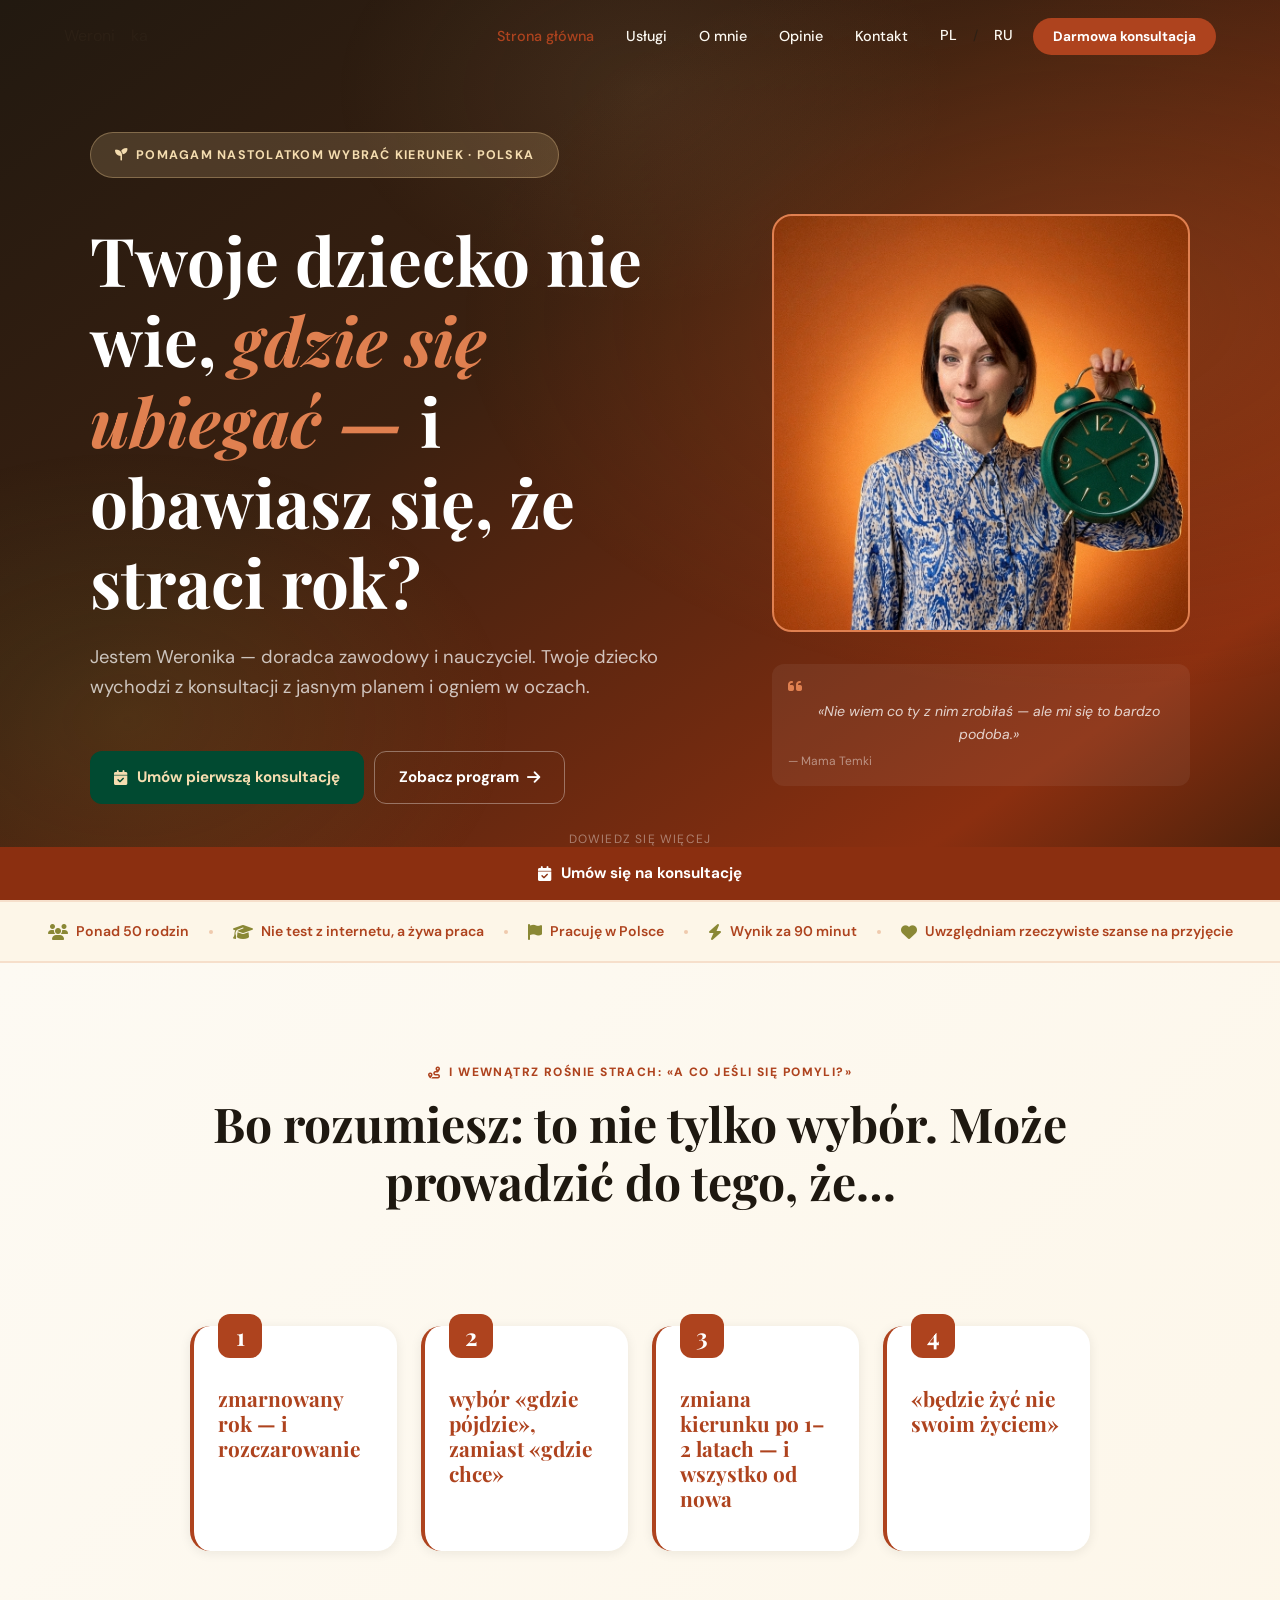
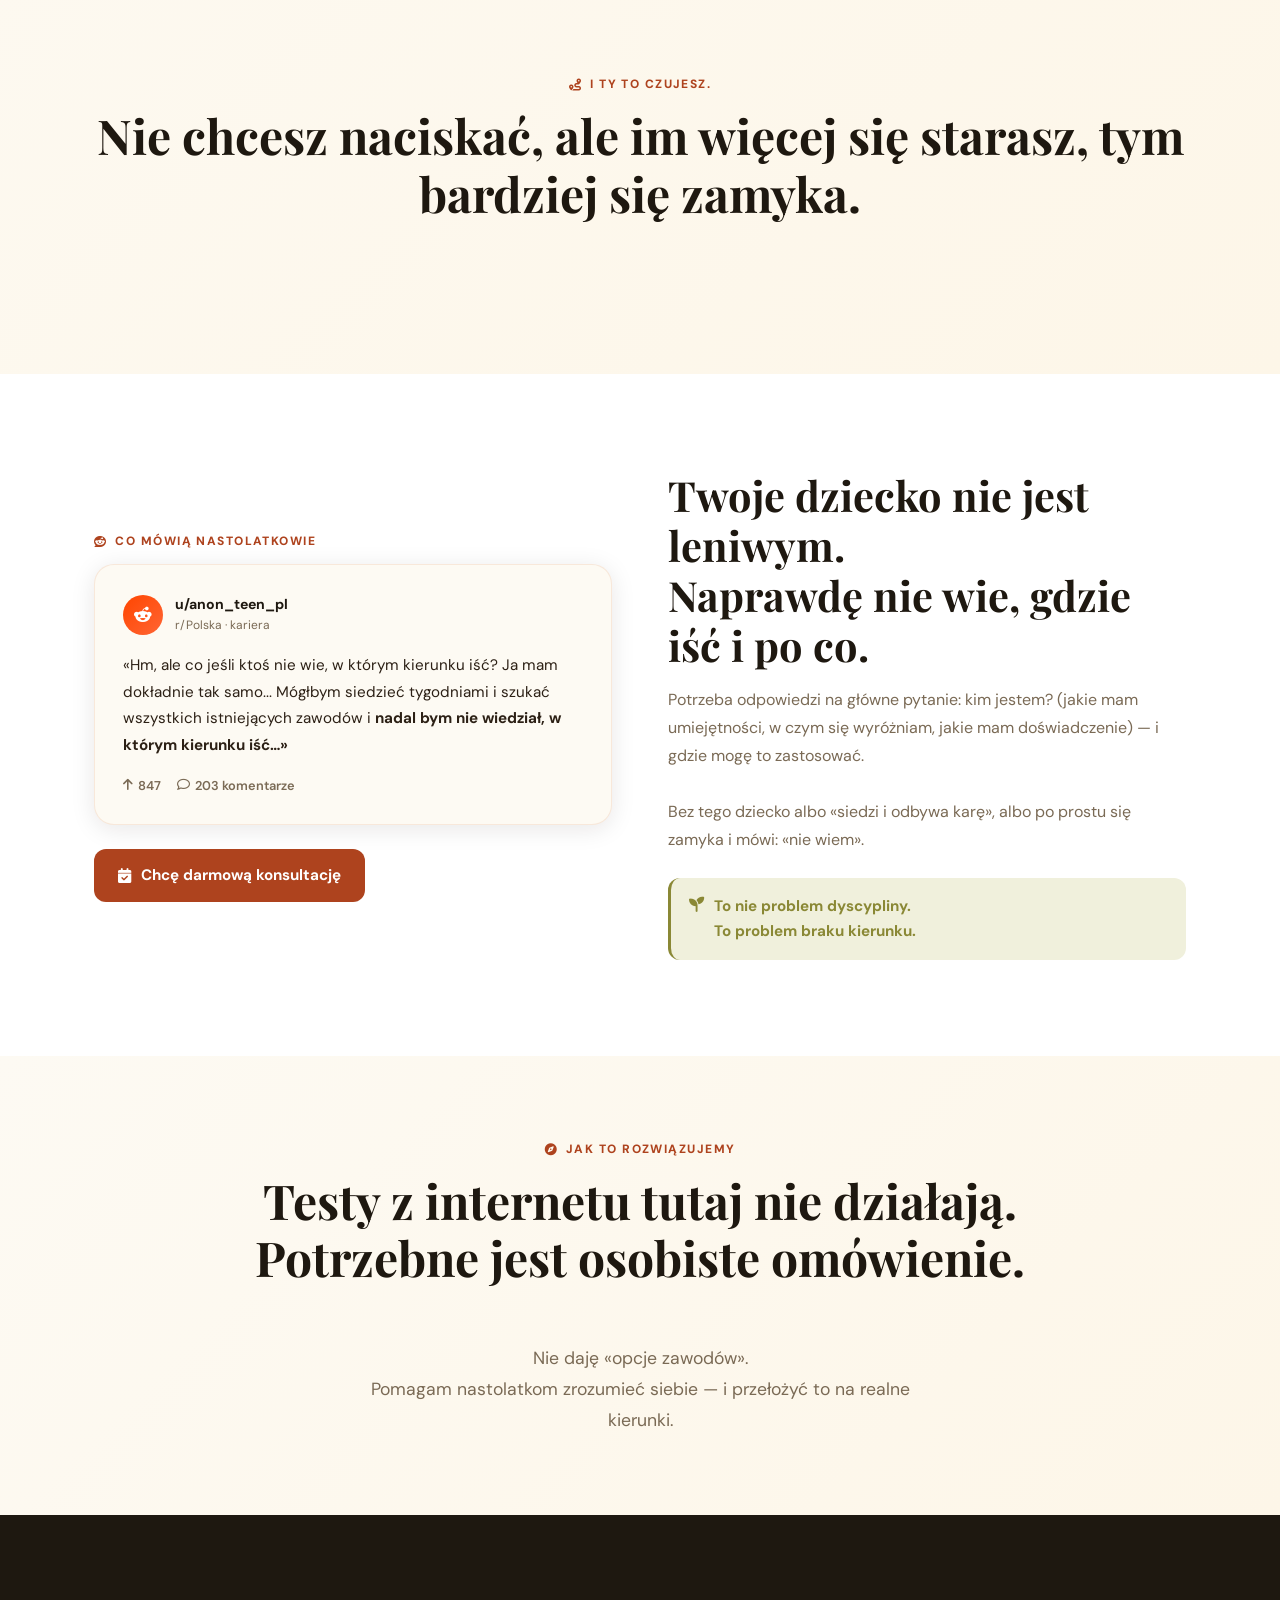
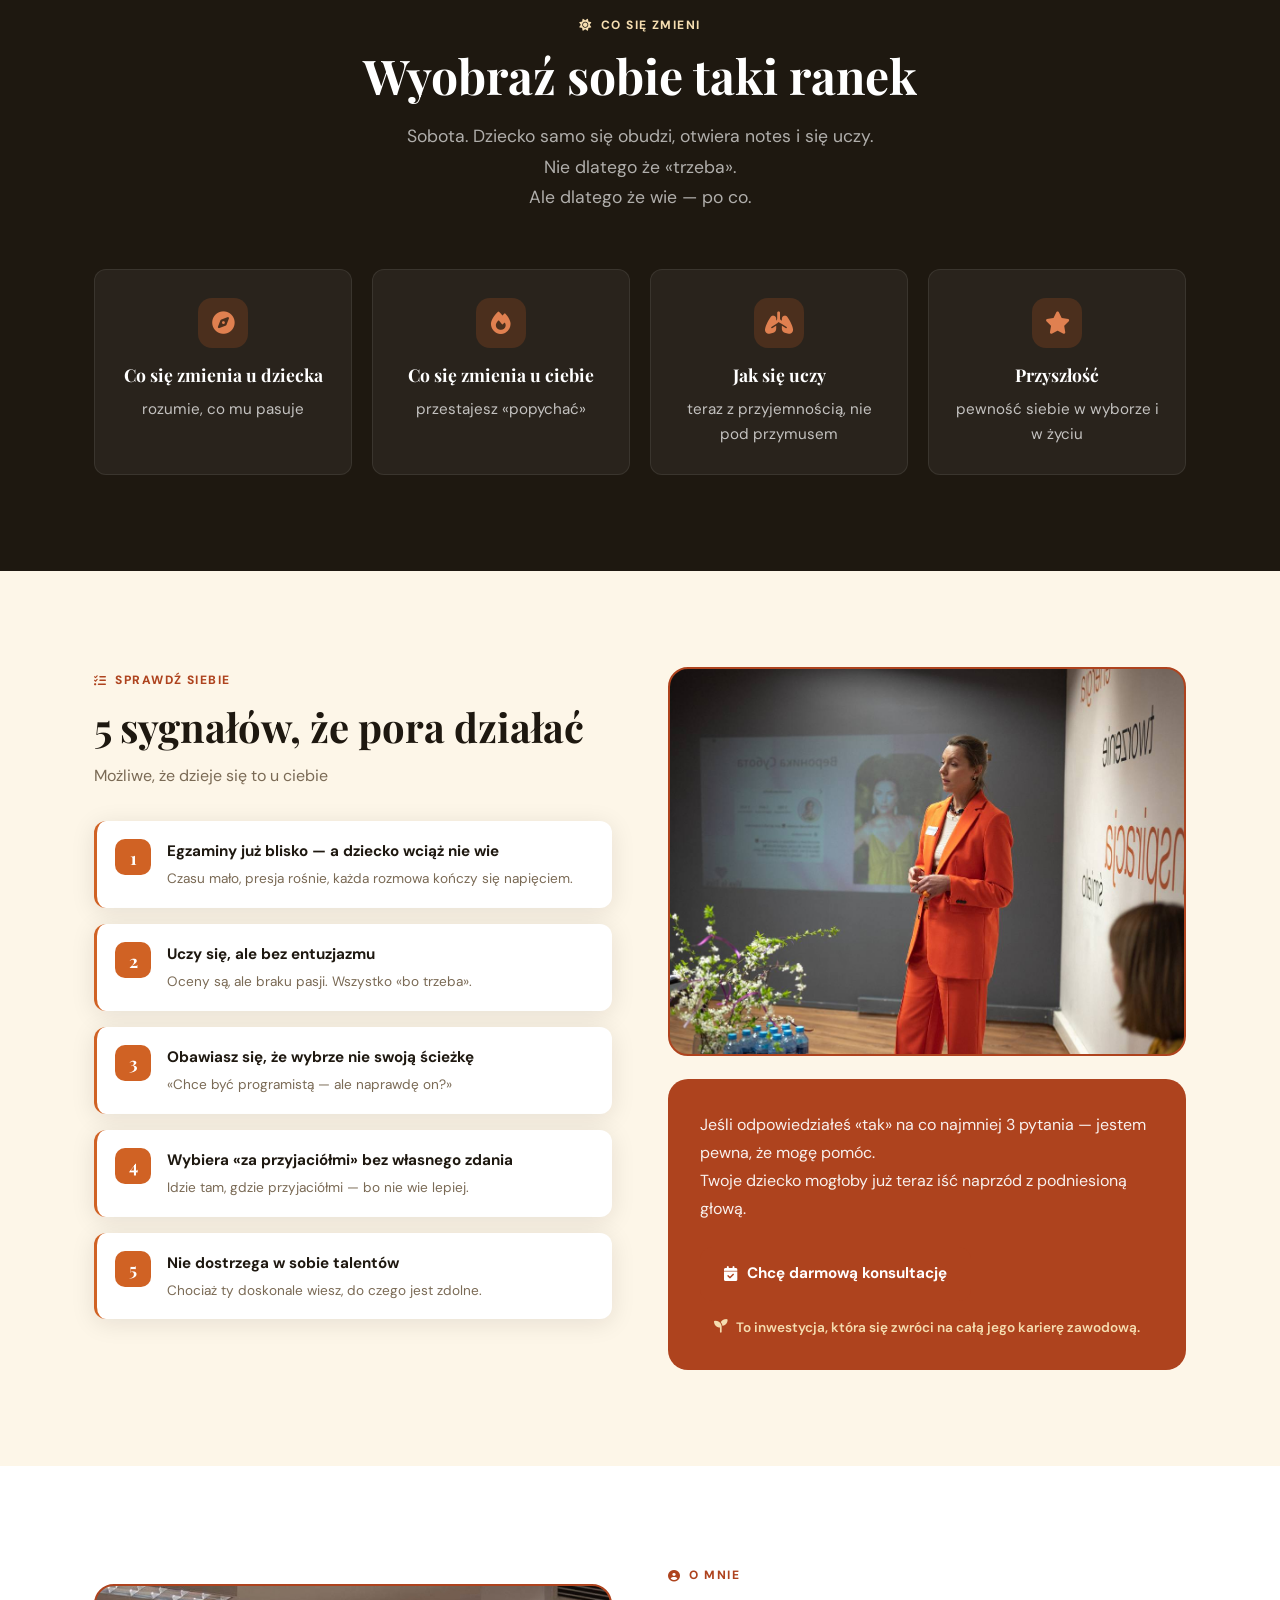
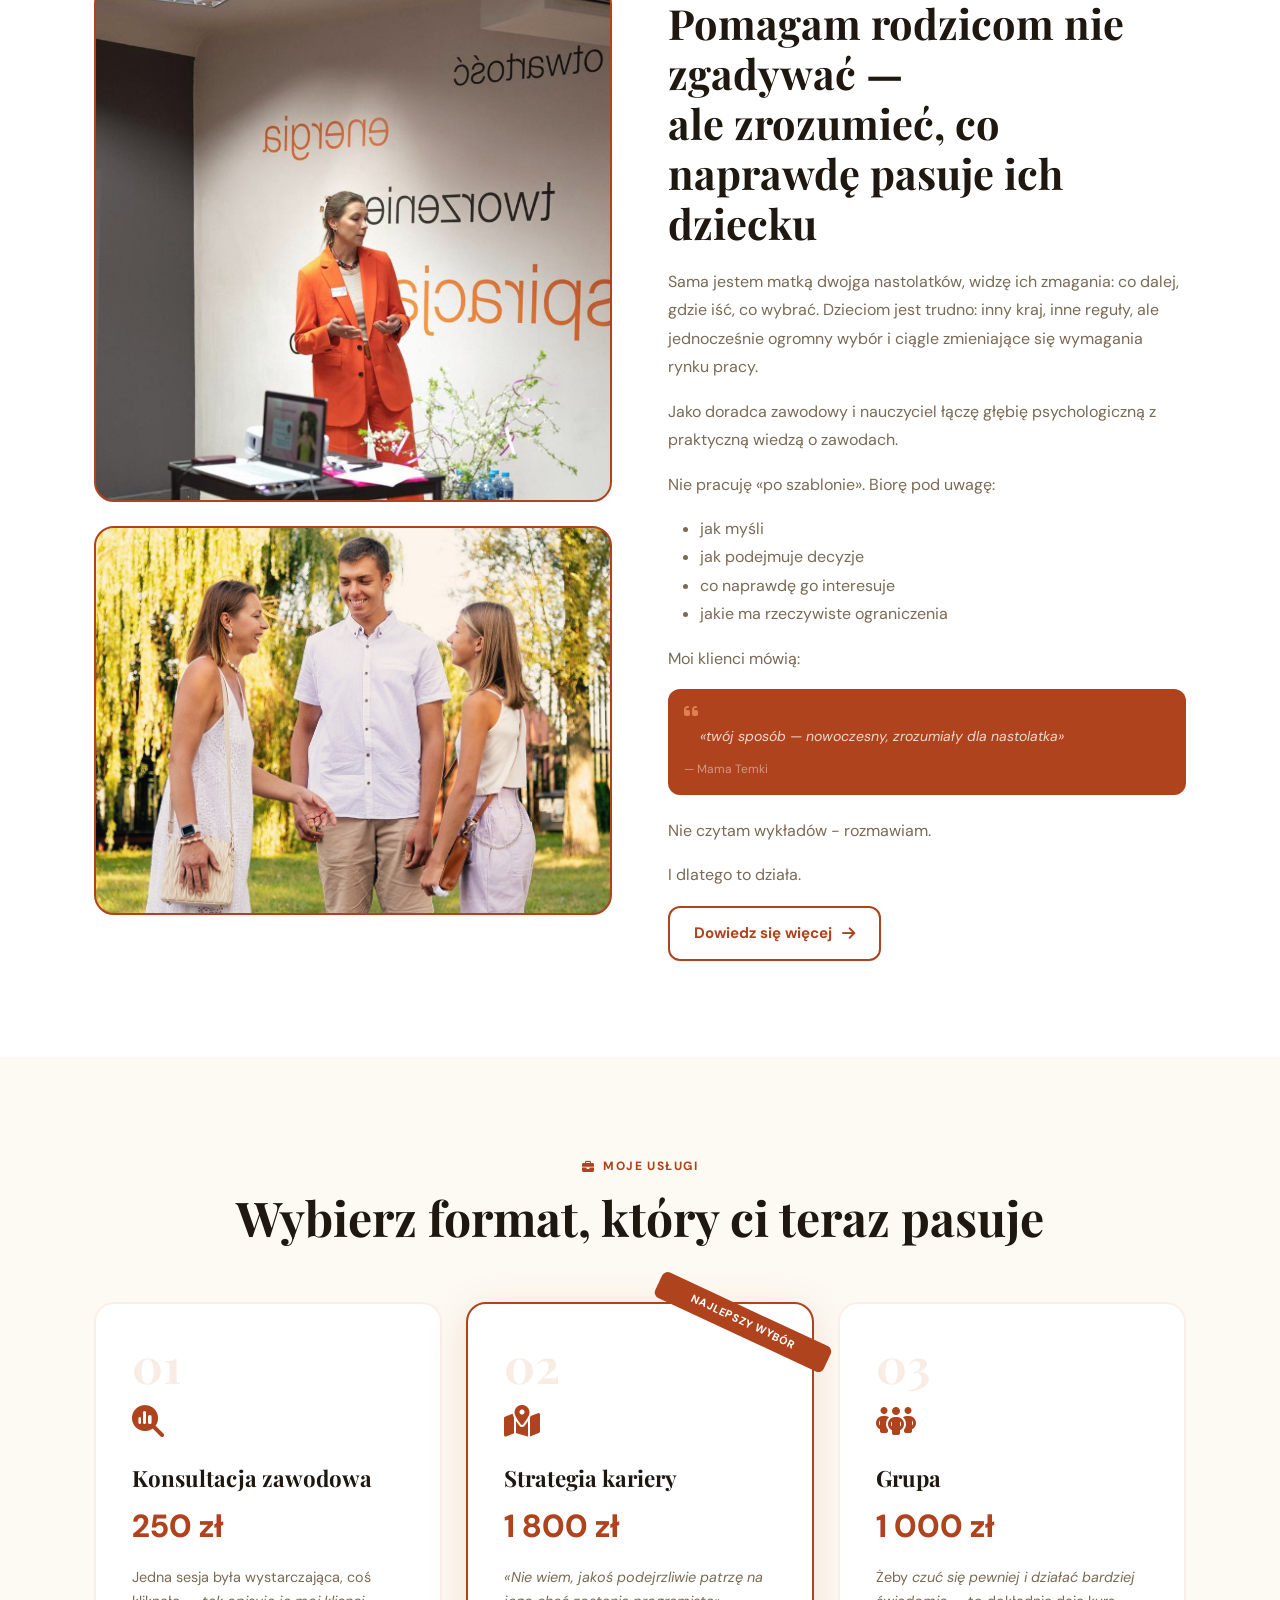
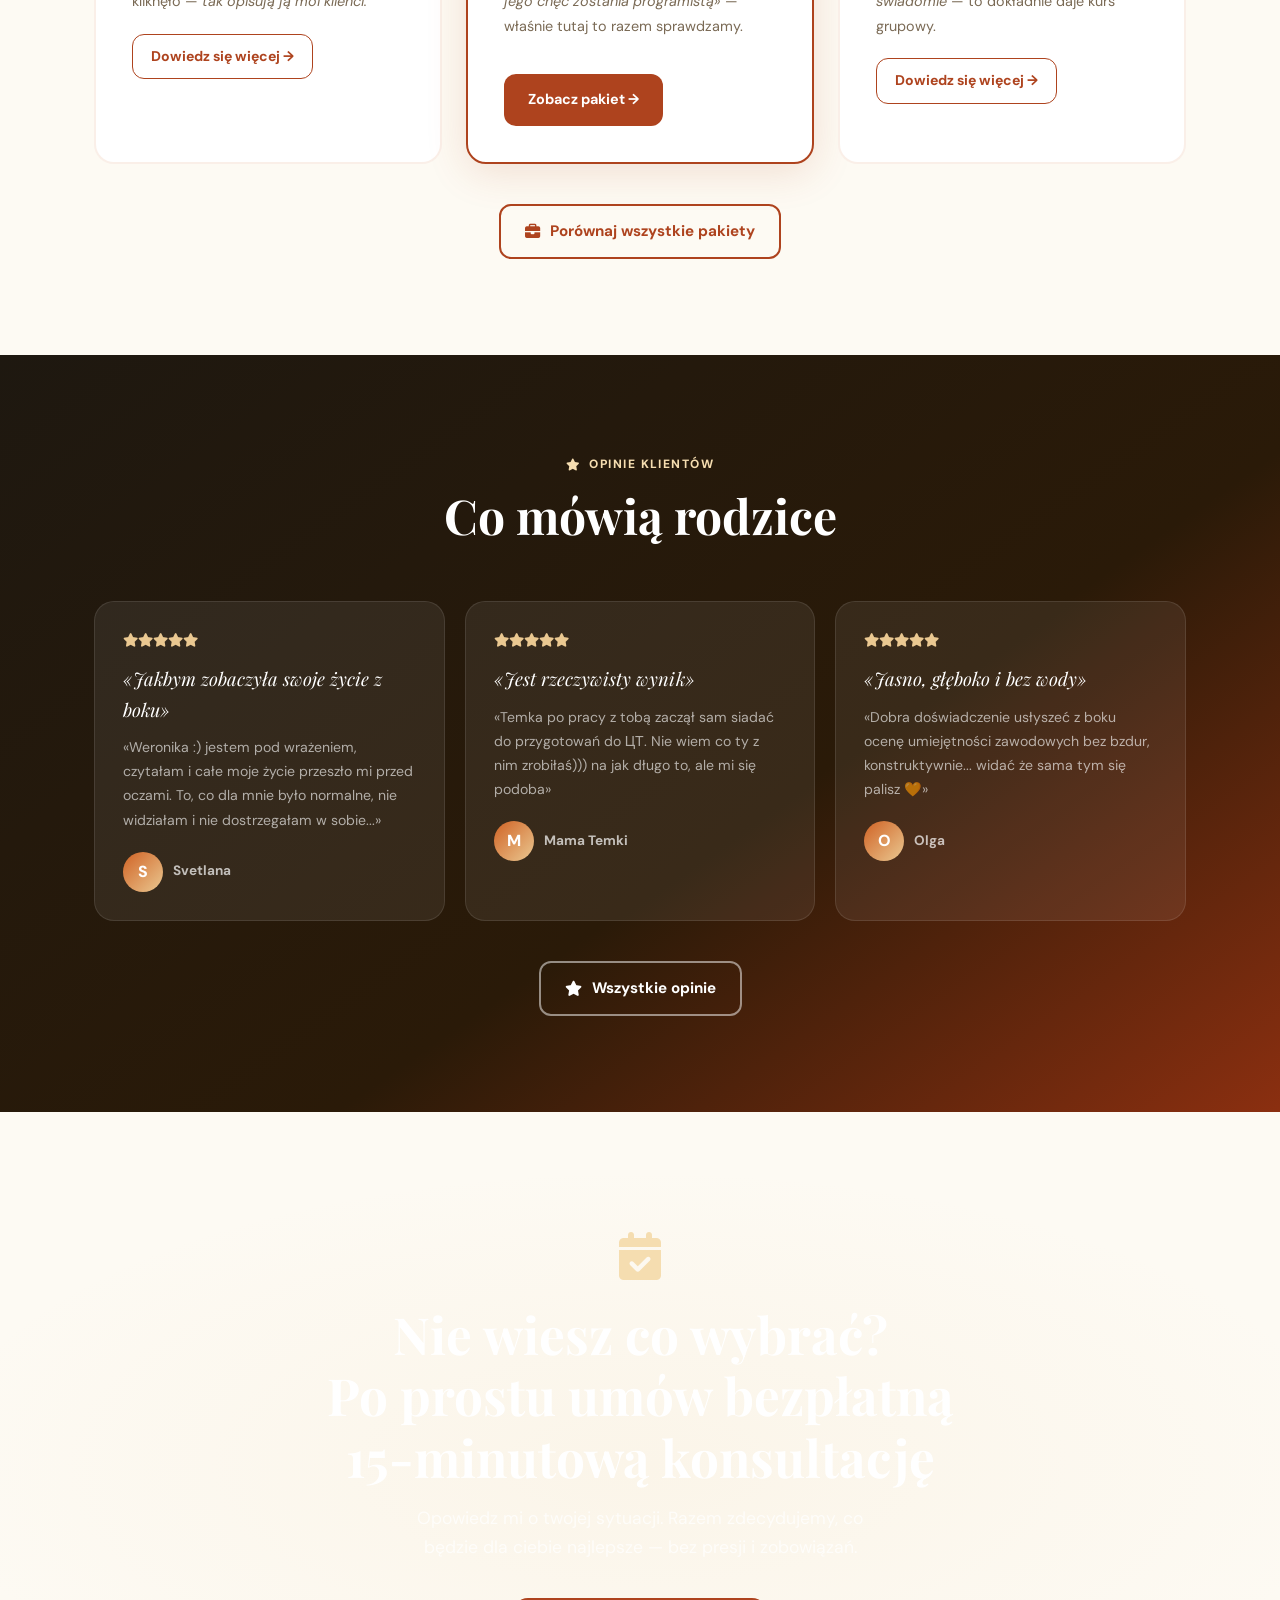
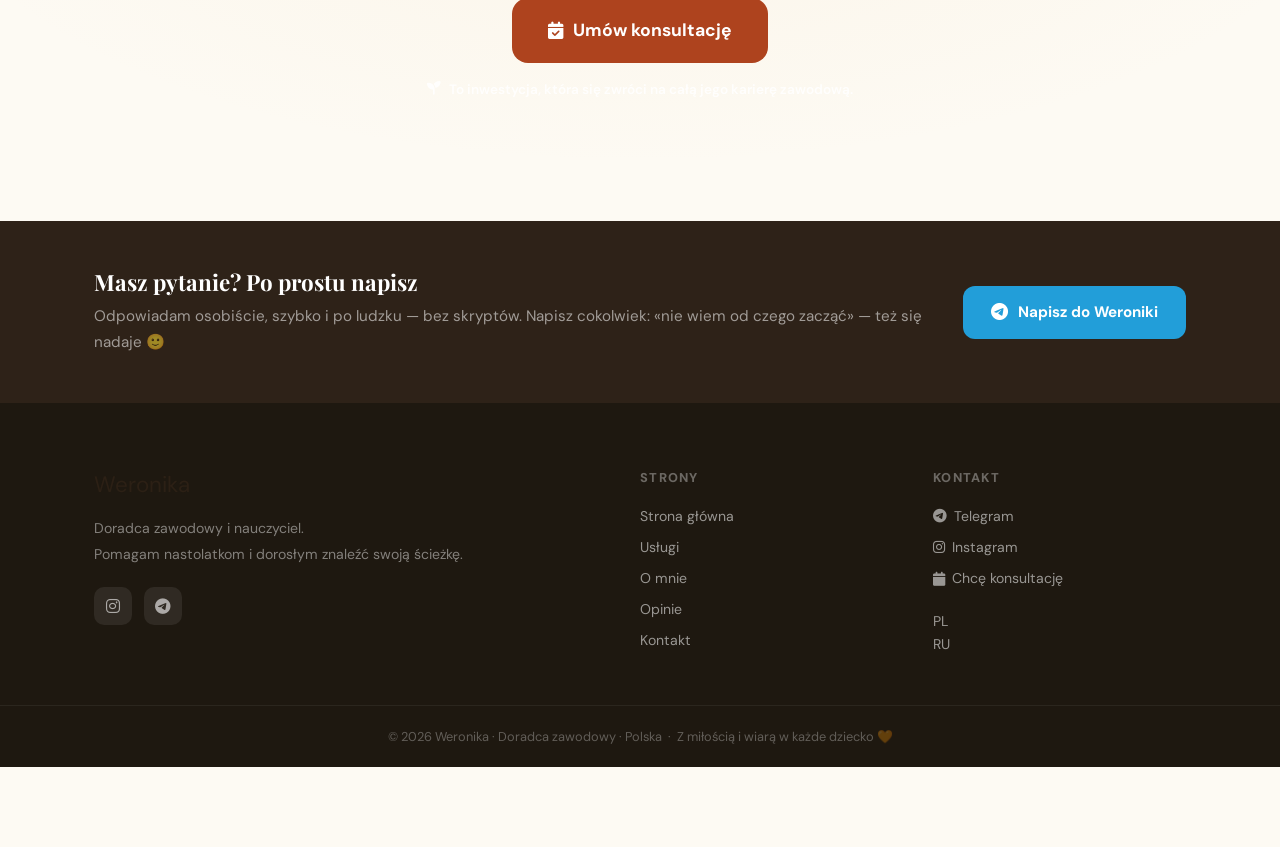
==== commit 3477f25e: "add logo" ====
--- a/pl/index.html
+++ b/pl/index.html
@@ -1,434 +1,528 @@
 <!DOCTYPE html>
 <html lang="pl">
+
 <head>
-<meta charset="UTF-8">
-<meta name="viewport" content="width=device-width, initial-scale=1.0">
-<title>Weronika — Doradca Zawodowy</title>
-<link rel="preconnect" href="https://fonts.googleapis.com">
-<link rel="preconnect" href="https://fonts.gstatic.com" crossorigin>
-<link href="https://fonts.googleapis.com/css2?family=Playfair+Display:ital,wght@0,400;0,600;0,700;0,900;1,400;1,700&family=DM+Sans:wght@300;400;500;600;700&display=swap" rel="stylesheet">
-<link rel="stylesheet" href="https://cdnjs.cloudflare.com/ajax/libs/font-awesome/6.5.0/css/all.min.css">
-<link rel="stylesheet" href="../style.css">
+  <meta charset="UTF-8">
+  <meta name="viewport" content="width=device-width, initial-scale=1.0">
+  <title>Weronika — Doradca Zawodowy</title>
+  <link rel="preconnect" href="https://fonts.googleapis.com">
+  <link rel="preconnect" href="https://fonts.gstatic.com" crossorigin>
+  <link
+    href="https://fonts.googleapis.com/css2?family=Playfair+Display:ital,wght@0,400;0,600;0,700;0,900;1,400;1,700&family=DM+Sans:wght@300;400;500;600;700&display=swap"
+    rel="stylesheet">
+  <link rel="stylesheet" href="https://cdnjs.cloudflare.com/ajax/libs/font-awesome/6.5.0/css/all.min.css">
+  <link rel="stylesheet" href="../style.css">
 </head>
 <body>
 
-<!-- ══ NAV ══ -->
-<nav id="navbar">
-  <div class="nav-inner">
-    <a href="index.html" class="nav-logo">Weroni<span>ka</span></a>
-    <button class="burger" id="burger" aria-label="menu">
-      <span></span><span></span><span></span>
-    </button>
-    <ul class="nav-links" id="nav-links">
-      <li><a href="index.html" class="active">Strona główna</a></li>
-      <li><a href="uslugi.html">Usługi</a></li>
-      <li><a href="o-mnie.html">O mnie</a></li>
-      <li><a href="opinie.html">Opinie</a></li>
-      <li><a href="kontakt.html">Kontakt</a></li>
-      <li class="nav-lang">
-        <a href="/pl/index.html" class="lang-btn active-lang">PL</a>
-        <span>/</span>
-        <a href="/ru/index.html" class="lang-btn">RU</a>
-      </li>
-      <li><a href="kontakt.html#cal" class="nav-cta">Bezpłatna konsultacja</a></li>
-    </ul>
+  <!-- ══ NAV ══ -->
+  <nav id="navbar">
+    <div class="nav-inner">
+      <a href="index.html" class="nav-logo">Weroni<span>ka</span></a>
+      <button class="burger" id="burger" aria-label="menu">
+        <span></span><span></span><span></span>
+      </button>
+      <ul class="nav-links" id="nav-links">
+        <li><a href="index.html" class="active">Strona główna</a></li>
+        <li><a href="uslugi.html">Usługi</a></li>
+        <li><a href="o-mnie.html">O mnie</a></li>
+        <li><a href="opinie.html">Opinie</a></li>
+        <li><a href="kontakt.html">Kontakt</a></li>
+        <li class="nav-lang">
+          <a href="/pl/index.html" class="lang-btn active-lang">PL</a>
+          <span>/</span>
+          <a href="/ru/index.html" class="lang-btn">RU</a>
+        </li>
+        <li><a href="kontakt.html#cal" class="nav-cta">Darmowa konsultacja</a></li>
+      </ul>
+    </div>
+  </nav>
+
+  <!-- ══ HERO ══ -->
+  <section class="hero" id="hero">
+    <div class="hero-parallax" id="heroBg"></div>
+    <div class="hero-overlay"></div>
+    <div class="hero-content">
+      <div class="hero-badge-full reveal">
+        <i class="fa-solid fa-seedling"></i>
+        Pomagam nastolatkom wybrać kierunek · Polska
+      </div>
+
+      <div class="hero-layout">
+        <div>
+          <h1 class="hero-title reveal reveal-d1">
+            Twoje dziecko nie wie, <em>gdzie się ubiegać —</em> i obawiasz się, że straci rok?
+          </h1>
+          <p class="hero-sub reveal reveal-d2">
+            Jestem Weronika — doradca zawodowy i nauczyciel. Twoje dziecko wychodzi z konsultacji z jasnym planem i ogniem w oczach.
+          </p>
+          <div class="hero-card-btns">
+            <a href="kontakt.html#cal" class="btn-main-hero">
+              <i class="fa-solid fa-calendar-check"></i>
+              Umów pierwszą konsultację
+            </a>
+            <a href="uslugi.html#nastolatki" class="btn-ghost">
+              Zobacz program <i class="fa-solid fa-arrow-right"></i>
+            </a>
+          </div>
+        </div>
+        <div class="reveal reveal-d3">
+          <div class="hero-image-placeholder">
+          </div>
+          <div class="hero-card-quote reveal">
+            <i class="fa-solid fa-quote-left"></i>
+            <span>«Nie wiem co ty z nim zrobiłaś — ale mi się to bardzo podoba.»</span>
+            <cite>— Mama Temki</cite>
+          </div>
+        </div>
+      </div>
+    </div>
+    <div class="hero-scroll-hint">
+      <span>Dowiedz się więcej</span>
+      <i class="fa-solid fa-chevron-down"></i>
+    </div>
+  </section>
+
+  <!-- ══ TRUST STRIP ══ -->
+  <div class="trust-strip">
+    <div class="trust-inner">
+      <div class="trust-item"><i class="fa-solid fa-users"></i><span>Ponad 50 rodzin</span></div>
+      <div class="trust-sep"></div>
+      <div class="trust-item"><i class="fa-solid fa-graduation-cap"></i><span>Nie test z internetu, a żywa praca</span></div>
+      <div class="trust-sep"></div>
+      <div class="trust-item"><i class="fa-solid fa-flag"></i><span>Pracuję w Polsce</span></div>
+      <div class="trust-sep"></div>
+      <div class="trust-item"><i class="fa-solid fa-bolt"></i><span>Wynik za 90 minut</span></div>
+      <div class="trust-sep"></div>
+      <div class="trust-item"><i class="fa-solid fa-heart"></i><span>Uwzględniam rzeczywiste szanse na przyjęcie</span></div>
+    </div>
   </div>
-</nav>
-
-<!-- ══ HERO ══ -->
-<section class="hero" id="hero">
-  <div class="hero-parallax" id="heroBg"></div>
-  <div class="hero-overlay"></div>
-  <div class="hero-content">
-    <div class="hero-badge reveal">
-      <i class="fa-solid fa-seedling"></i>
-      Doradca zawodowy · Nauczyciel · Polska
-    </div>
-    <h1 class="hero-title reveal reveal-d1">
-      Zastanawiasz się, <em>czy to odpowiedni kierunek</em> dla Twojego dziecka?
-    </h1>
-    <p class="hero-sub reveal reveal-d2">
-      Jestem Weronika — doradca zawodowy i nauczyciel. Pomagam mamom nastolatków odetchnąć i dorosłym znaleźć swoją drogę zawodową.
-    </p>
-    <div class="hero-cards reveal reveal-d3">
-
-      <!-- Card 1: Teen -->
-      <div class="hero-card">
-        <div class="hero-card-icon"><i class="fa-solid fa-user-graduate"></i></div>
-        <div class="hero-card-tag">Dla nastolatków</div>
-        <h3>Twoje dziecko wychodzi z sesji ze swoim kierunkiem i błyskiem w oczach</h3>
-        <p>Matura coraz bliżej — a dziecko wzrusza ramionami? Pokażę mu, co naprawdę jego. <strong>Bez presji. Bez „musisz".</strong></p>
-        <div class="hero-card-quote">
-          <i class="fa-solid fa-quote-left"></i>
-          <span>„Nie wiem, co z nim zrobiłaś — ale bardzo mi się to podoba."</span>
-          <cite>— Mama Tymka</cite>
-        </div>
-        <div class="hero-card-btns">
-          <a href="kontakt.html#cal" class="btn-main">
+
+  <!-- HOW PROCESS GOES -->
+  <section class="how-process-section">
+    <div class="container">
+      <div class="section-header reveal">
+        <div class="section-eyebrow">
+          <i class="fa-solid fa-route"></i> I wewnątrz rośnie strach: «a co jeśli się pomyli?»
+        </div>
+        <h2>Bo rozumiesz: to nie tylko wybór. Może prowadzić do tego, że…</h2>
+      </div>
+
+      <div class="how-process-grid">
+        <div class="how-process-cards">
+
+          <div class="how-process-card reveal">
+            <div class="how-process-card-num">1</div>
+            <div class="how-process-card-content">
+              <h4>zmarnowany rok — i rozczarowanie</h4>
+            </div>
+          </div>
+
+          <div class="how-process-card reveal reveal-d1">
+            <div class="how-process-card-num">2</div>
+            <div class="how-process-card-content">
+              <h4>wybór «gdzie pójdzie», zamiast «gdzie chce»</h4>
+            </div>
+          </div>
+
+          <div class="how-process-card reveal reveal-d2">
+            <div class="how-process-card-num">3</div>
+            <div class="how-process-card-content">
+              <h4>zmiana kierunku po 1–2 latach — i wszystko od nowa</h4>
+            </div>
+          </div>
+
+          <div class="how-process-card reveal reveal-d3">
+            <div class="how-process-card-num">4</div>
+            <div class="how-process-card-content">
+              <h4>«będzie żyć nie swoim życiem»</h4>
+            </div>
+          </div>
+        </div>
+      </div>
+
+      <div class="section-header how-process-lead">
+        <div class="section-eyebrow"><i class="fa-solid fa-route"></i> I ty to czujesz.</div>
+        <h2>Nie chcesz naciskać, ale im więcej się starasz, tym bardziej się zamyka.</h2>
+      </div>
+    </div>
+  </section>
+
+  <!-- ══ REDDIT VOICE ══ -->
+  <section class="reddit-section">
+    <div class="container">
+      <div class="reddit-layout">
+        <div class="reddit-left reveal reveal-d1">
+          <div class="section-eyebrow"><i class="fa-brands fa-reddit"></i> Co mówią nastolatkowie</div>
+          <div class="reddit-card">
+            <div class="reddit-card-header">
+              <div class="reddit-avatar"><i class="fa-brands fa-reddit-alien"></i></div>
+              <div>
+                <div class="reddit-username">u/anon_teen_pl</div>
+                <div class="reddit-sub">r/Polska · kariera</div>
+              </div>
+            </div>
+            <p class="reddit-text">
+              «Hm, ale co jeśli ktoś nie wie, w którym kierunku iść? Ja mam dokładnie tak samo... Mógłbym siedzieć tygodniami i szukać wszystkich istniejących zawodów i <strong>nadal bym nie wiedział, w którym kierunku iść…»</strong>
+            </p>
+            <div class="reddit-footer">
+              <span><i class="fa-solid fa-arrow-up"></i> 847</span>
+              <span><i class="fa-regular fa-comment"></i> 203 komentarze</span>
+            </div>
+          </div>
+          <a href="kontakt.html#cal" class="btn-main" style="margin-top:24px; display:inline-flex;">
             <i class="fa-solid fa-calendar-check"></i>
-            Zarezerwuj bezpłatną konsultację
+            Chcę darmową konsultację
           </a>
-          <a href="uslugi.html#nastolatki" class="btn-ghost">
-            Zobacz program <i class="fa-solid fa-arrow-right"></i>
+        </div>
+        <div class="reddit-right reveal">
+          <h2>Twoje dziecko nie jest leniwym.<br>Naprawdę nie wie, gdzie iść i po co.</h2>
+          <p>
+            Potrzeba odpowiedzi na główne pytanie: kim jestem? (jakie mam umiejętności, w czym się wyróżniam, jakie mam doświadczenie) — i gdzie mogę to zastosować.
+            <br><br>Bez tego dziecko albo «siedzi i odbywa karę», albo po prostu się zamyka i mówi: «nie wiem».
+          </p>
+          <div class="reddit-cta-text">
+            <i class="fa-solid fa-seedling"></i>
+            <strong>To nie problem dyscypliny.<br>
+              To problem braku kierunku.
+            </strong>
+          </div>
+        </div>
+      </div>
+    </div>
+  </section>
+
+  <section class="solution-section">
+    <div class="container solution-content">
+      <div class="section-header reveal">
+        <div class="section-eyebrow">
+          <i class="fa-solid fa-compass"></i> Jak to rozwiązujemy
+        </div>
+        <h2>
+          Testy z internetu tutaj nie działają.<br>
+          Potrzebne jest osobiste omówienie.
+        </h2>
+      </div>
+
+      <p class="section-lead">
+        Nie daję «opcje zawodów».<br>
+        Pomagam nastolatkom zrozumieć siebie — i przełożyć to na realne kierunki.
+      </p>
+    </div>
+  </section>
+
+  <!-- ══ PROMISE ══ -->
+  <section class="promise-section">
+    <div class="container">
+      <div class="section-header reveal">
+        <div class="section-eyebrow"><i class="fa-solid fa-sun"></i> Co się zmieni</div>
+        <h2>Wyobraź sobie taki ranek</h2>
+        <p class="section-lead">Sobota. Dziecko samo się obudzi, otwiera notes i się uczy. <br>
+          Nie dlatego że «trzeba». <br> Ale dlatego że wie — po co.</p>
+      </div>
+      <div class="promise-grid">
+        <div class="promise-card reveal">
+          <div class="promise-icon"><i class="fa-solid fa-compass"></i></div>
+          <h3>Co się zmienia u dziecka</h3>
+          <p>rozumie, co mu pasuje</p>
+        </div>
+        <div class="promise-card reveal reveal-d1">
+          <div class="promise-icon"><i class="fa-solid fa-fire"></i></div>
+          <h3>Co się zmienia u ciebie</h3>
+          <p>przestajesz «popychać»</p>
+        </div>
+        <div class="promise-card reveal reveal-d2">
+          <div class="promise-icon"><i class="fa-solid fa-lungs"></i></div>
+          <h3>Jak się uczy</h3>
+          <p>teraz z przyjemnością, nie pod przymusem</p>
+        </div>
+        <div class="promise-card reveal reveal-d3">
+          <div class="promise-icon"><i class="fa-solid fa-star"></i></div>
+          <h3>Przyszłość</h3>
+          <p>pewność siebie w wyborze i w życiu</p>
+        </div>
+      </div>
+    </div>
+  </section>
+
+  <!-- ══ CHECKLIST ══ -->
+  <section class="checklist-section">
+    <div class="container">
+      <div class="checklist-layout">
+        <div class="checklist-left reveal">
+          <div class="section-eyebrow"><i class="fa-solid fa-list-check"></i> Sprawdź siebie</div>
+          <h2>5 sygnałów, że pora działać</h2>
+          <p>Możliwe, że dzieje się to u ciebie</p>
+          <div class="checklist-items">
+            <div class="check-item">
+              <div class="check-num">1</div>
+              <div>
+                <strong>Egzaminy już blisko — a dziecko wciąż nie wie</strong>
+                <p>Czasu mało, presja rośnie, każda rozmowa kończy się napięciem.</p>
+              </div>
+            </div>
+            <div class="check-item">
+              <div class="check-num">2</div>
+              <div>
+                <strong>Uczy się, ale bez entuzjazmu</strong>
+                <p>Oceny są, ale braku pasji. Wszystko «bo trzeba».</p>
+              </div>
+            </div>
+            <div class="check-item">
+              <div class="check-num">3</div>
+              <div>
+                <strong>Obawiasz się, że wybrze nie swoją ścieżkę</strong>
+                <p>«Chce być programistą — ale naprawdę on?»</p>
+              </div>
+            </div>
+            <div class="check-item">
+              <div class="check-num">4</div>
+              <div>
+                <strong>Wybiera «za przyjaciółmi» bez własnego zdania</strong>
+                <p>Idzie tam, gdzie przyjaciółmi — bo nie wie lepiej.</p>
+              </div>
+            </div>
+            <div class="check-item">
+              <div class="check-num">5</div>
+              <div>
+                <strong>Nie dostrzega w sobie talentów</strong>
+                <p>Chociaż ty doskonale wiesz, do czego jest zdolne.</p>
+              </div>
+            </div>
+          </div>
+        </div>
+        <div class="checklist-right reveal reveal-d1">
+          <div class="photo-placeholder checklist-img">
+          </div>
+          <div class="checklist-result-box">
+            <p>Jeśli odpowiedziałeś «tak» na co najmniej 3 pytania — jestem pewna, że mogę pomóc. <br> Twoje dziecko mogłoby już teraz iść naprzód z podniesioną głową.</p>
+            <a href="kontakt.html#cal" class="btn-main">
+              <i class="fa-solid fa-calendar-check"></i>
+              Chcę darmową konsultację
+            </a>
+            <div class="invest-note">
+              <i class="fa-solid fa-seedling"></i>
+              To inwestycja, która się zwróci na całą jego karierę zawodową.
+            </div>
+          </div>
+        </div>
+      </div>
+    </div>
+  </section>
+
+  <!-- ══ ABOUT TEASER ══ -->
+  <section class="about-teaser">
+    <div class="container">
+      <div class="about-teaser-layout">
+        <div class="about-teaser-photo reveal">
+          <div class="photo-placeholder photo-placeholder--tall about-img2">
+          </div>
+          <div class="photo-placeholder about-img1">
+          </div>
+        </div>
+        <div class="about-teaser-text reveal reveal-d1">
+          <div class="section-eyebrow"><i class="fa-solid fa-user-circle"></i> O mnie</div>
+          <h2>
+            Pomagam rodzicom nie zgadywać —<br>
+            ale zrozumieć, co naprawdę pasuje ich dziecku
+          </h2>
+          <p>Sama jestem matką dwojga nastolatków, widzę ich zmagania: co dalej, gdzie iść, co wybrać. Dzieciom jest trudno: inny kraj, inne reguły, ale jednocześnie ogromny wybór i ciągle zmieniające się wymagania rynku pracy.</p>
+          <p>Jako doradca zawodowy i nauczyciel łączę głębię psychologiczną z praktyczną wiedzą o zawodach.</p>
+          <p>
+            Nie pracuję «po szablonie».
+            Biorę pod uwagę:
+          <ul>
+            <li>jak myśli</li>
+            <li>jak podejmuje decyzje</li>
+            <li>co naprawdę go interesuje</li>
+            <li>jakie ma rzeczywiste ograniczenia</li>
+          </ul>
+          </p>
+          <p>Moi klienci mówią:</p>
+          <div class="about-card-quote">
+            <i class="fa-solid fa-quote-left"></i>
+            <span>«twój sposób — nowoczesny, zrozumiały dla nastolatka»</span>
+            <cite>— Mama Temki</cite>
+          </div>
+          <p>Nie czytam wykładów - rozmawiam.</p>
+          <p>I dlatego to działa.</p>
+          <a href="o-mnie.html" class="btn-outline">
+            Dowiedz się więcej <i class="fa-solid fa-arrow-right"></i>
           </a>
         </div>
       </div>
-
-      <!-- Card 2: Adult -->
-      <div class="hero-card hero-card--adult">
-        <div class="hero-card-icon"><i class="fa-solid fa-compass"></i></div>
-        <div class="hero-card-tag">Dla dorosłych</div>
-        <h3>Znajdź pracę, do której będziesz wstawać z uśmiechem — nawet po 30, 40+</h3>
-        <p>Idziesz do pracy i już w windzie myślisz: „Znowu to samo"? Pomogę Ci znaleźć to, co naprawdę Twoje. <strong>Konkretna mapa. Z planem.</strong></p>
-        <div class="hero-card-quote">
-          <i class="fa-solid fa-quote-left"></i>
-          <span>„Teraz wiem dokładnie, czego chcę i w którym kierunku iść."</span>
-          <cite>— Klientka, 34 lata</cite>
-        </div>
-        <div class="hero-card-btns">
-          <a href="kontakt.html#cal" class="btn-main btn-main--adult">
-            <i class="fa-solid fa-calendar-check"></i>
-            Zarezerwuj bezpłatną konsultację
-          </a>
-          <a href="uslugi.html#doroslych" class="btn-ghost btn-ghost--adult">
-            Zobacz program <i class="fa-solid fa-arrow-right"></i>
-          </a>
-        </div>
-      </div>
-
-    </div>
-  </div>
-  <div class="hero-scroll-hint">
-    <span>Odkryj więcej</span>
-    <i class="fa-solid fa-chevron-down"></i>
-  </div>
-</section>
-
-<!-- ══ TRUST STRIP ══ -->
-<div class="trust-strip">
-  <div class="trust-inner">
-    <div class="trust-item"><i class="fa-solid fa-users"></i><span>Ponad 50 rodzin</span></div>
-    <div class="trust-sep"></div>
-    <div class="trust-item"><i class="fa-solid fa-graduation-cap"></i><span>Doradca zawodowy</span></div>
-    <div class="trust-sep"></div>
-    <div class="trust-item"><i class="fa-solid fa-flag"></i><span>Pracuję w Polsce</span></div>
-    <div class="trust-sep"></div>
-    <div class="trust-item"><i class="fa-solid fa-bolt"></i><span>Efekt już po 90 min</span></div>
-    <div class="trust-sep"></div>
-    <div class="trust-item"><i class="fa-solid fa-heart"></i><span>Podejście indywidualne</span></div>
-  </div>
-</div>
-
-<!-- ══ REDDIT VOICE ══ -->
-<section class="reddit-section">
-  <div class="container">
-    <div class="reddit-layout">
-      <div class="reddit-left reveal">
-        <div class="section-eyebrow"><i class="fa-brands fa-reddit"></i> Co mówią nastolatkowie</div>
-        <h2>Twoje dziecko nie jest leniwe.<br>Po prostu potrzebuje kierunku.</h2>
-        <p>Na forach piszą dokładnie tak samo — i to jest normalne. Brak kierunku to nie wada charakteru. To sygnał, że potrzebna jest właściwa osoba.</p>
-        <div class="reddit-cta-text">
+    </div>
+  </section>
+
+  <!-- ══ SERVICES TEASER ══ -->
+  <section class="services-teaser">
+    <div class="container">
+      <div class="section-header reveal">
+        <div class="section-eyebrow"><i class="fa-solid fa-briefcase"></i> Moje usługi</div>
+        <h2>Wybierz format, który ci teraz pasuje</h2>
+      </div>
+      <div class="services-cards">
+        <div class="service-card reveal">
+          <div class="service-num">01</div>
+          <div class="service-icon"><i class="fa-solid fa-magnifying-glass-chart"></i></div>
+          <h3>Konsultacja zawodowa</h3>
+          <div class="service-price">250 zł</div>
+          <p>Jedna sesja była wystarczająca, coś kliknęło — <em>tak opisują ją moi klienci.</em></p>
+          <a href="uslugi.html#konsultacja" class="btn-ghost-dark">Dowiedz się więcej →</a>
+        </div>
+        <div class="service-card service-card--featured reveal reveal-d1">
+          <div class="service-featured-label">Najlepszy wybór</div>
+          <div class="service-num">02</div>
+          <div class="service-icon"><i class="fa-solid fa-map-location-dot"></i></div>
+          <h3>Strategia kariery</h3>
+          <div class="service-price">1 800 zł</div>
+          <p><em>«Nie wiem, jakoś podejrzliwie patrzę na jego chęć zostania programistą»</em> — właśnie tutaj to razem sprawdzamy.</p>
+          <a href="uslugi.html#pelna-opieka" class="btn-main"
+            style="margin-top:16px; display:inline-flex; font-size:0.9rem;">Zobacz pakiet →</a>
+        </div>
+        <div class="service-card reveal reveal-d2">
+          <div class="service-num">03</div>
+          <div class="service-icon"><i class="fa-solid fa-people-group"></i></div>
+          <h3>Grupa</h3>
+          <div class="service-price">1 000 zł</div>
+          <p>Żeby <em>czuć się pewniej i działać bardziej świadomie</em> — to dokładnie daje kurs grupowy.</p>
+          <a href="uslugi.html#grupa" class="btn-ghost-dark">Dowiedz się więcej →</a>
+        </div>
+      </div>
+      <div style="text-align:center; margin-top:40px;">
+        <a href="uslugi.html" class="btn-outline reveal">
+          <i class="fa-solid fa-briefcase"></i> Porównaj wszystkie pakiety
+        </a>
+      </div>
+    </div>
+  </section>
+
+  <!-- ══ REVIEWS TEASER ══ -->
+  <section class="reviews-teaser">
+    <div class="container">
+      <div class="section-header reveal">
+        <div class="section-eyebrow" style="color:var(--sunset-light)"><i class="fa-solid fa-star"></i> Opinie klientów
+        </div>
+        <h2 style="color:white">Co mówią rodzice</h2>
+      </div>
+      <div class="reviews-mini-grid">
+        <div class="review-mini reveal">
+          <div class="review-mini-stars"><i class="fa-solid fa-star"></i><i class="fa-solid fa-star"></i><i
+              class="fa-solid fa-star"></i><i class="fa-solid fa-star"></i><i class="fa-solid fa-star"></i></div>
+          <p class="review-mini-quote">«Jakbym zobaczyła swoje życie z boku»</p>
+          <p class="review-mini-text">«Weronika :) jestem pod wrażeniem, czytałam i całe moje życie przeszło mi przed oczami. To, co dla mnie było normalne, nie widziałam i nie dostrzegałam w sobie...»</p>
+          <div class="review-mini-author">
+            <div class="rev-avatar">S</div><span>Svetlana</span>
+          </div>
+        </div>
+        <div class="review-mini reveal reveal-d1">
+          <div class="review-mini-stars"><i class="fa-solid fa-star"></i><i class="fa-solid fa-star"></i><i
+              class="fa-solid fa-star"></i><i class="fa-solid fa-star"></i><i class="fa-solid fa-star"></i></div>
+          <p class="review-mini-quote">«Jest rzeczywisty wynik»</p>
+          <p class="review-mini-text">«Temka po pracy z tobą zaczął sam siadać do przygotowań do ЦТ. Nie wiem co ty z nim zrobiłaś))) na jak długo to, ale mi się podoba»</p>
+          <div class="review-mini-author">
+            <div class="rev-avatar">M</div><span>Mama Temki</span>
+          </div>
+        </div>
+        <div class="review-mini reveal reveal-d2">
+          <div class="review-mini-stars"><i class="fa-solid fa-star"></i><i class="fa-solid fa-star"></i><i
+              class="fa-solid fa-star"></i><i class="fa-solid fa-star"></i><i class="fa-solid fa-star"></i></div>
+          <p class="review-mini-quote">«Jasno, głęboko i bez wody»</p>
+          <p class="review-mini-text">«Dobra doświadczenie usłyszeć z boku ocenę umiejętności zawodowych bez bzdur, konstruktywnie... widać że sama tym się palisz 🧡»</p>
+          <div class="review-mini-author">
+            <div class="rev-avatar">O</div><span>Olga</span>
+          </div>
+        </div>
+      </div>
+      <div style="text-align:center; margin-top:40px;" class="reveal">
+        <a href="opinie.html" class="btn-outline btn-outline--light">
+          <i class="fa-solid fa-star"></i> Wszystkie opinie
+        </a>
+      </div>
+    </div>
+  </section>
+
+  <!-- ══ FINAL CTA ══ -->
+  <section class="final-cta">
+    <div class="final-cta-bg" id="ctaBg"></div>
+    <div class="final-cta-overlay"></div>
+    <div class="container" style="position:relative;z-index:2;">
+      <div class="final-cta-content reveal">
+        <i class="fa-solid fa-calendar-check final-cta-icon"></i>
+        <h2>Nie wiesz co wybrać?<br>
+          Po prostu umów bezpłatną<br>15-minutową konsultację</h2>
+        <p>Opowiedz mi o twojej sytuacji. Razem zdecydujemy, co będzie dla ciebie najlepsze — bez presji i zobowiązań.</p>
+        <a href="kontakt.html#cal" class="btn-main btn-main--large">
+          <i class="fa-solid fa-calendar-check"></i>
+          Umów konsultację
+        </a>
+        <div class="invest-note invest-note--light">
           <i class="fa-solid fa-seedling"></i>
-          <strong>To inwestycja, która będzie procentowała przez całe jego życie zawodowe.</strong>
-        </div>
-        <a href="kontakt.html#cal" class="btn-main" style="margin-top:24px; display:inline-flex;">
-          <i class="fa-solid fa-calendar-check"></i>
-          Zarezerwuj bezpłatną konsultację
-        </a>
-      </div>
-      <div class="reddit-right reveal reveal-d1">
-        <div class="reddit-card">
-          <div class="reddit-card-header">
-            <div class="reddit-avatar"><i class="fa-brands fa-reddit-alien"></i></div>
-            <div>
-              <div class="reddit-username">u/anon_teen_pl</div>
-              <div class="reddit-sub">r/Polska · kariera</div>
-            </div>
-          </div>
-          <p class="reddit-text">
-            „Fajnie, tylko co jeśli ktoś nie wie, w jakim kierunku iść? Ja mam podobnie jak OP-ka… Mógłbym siedzieć tygodniami i szukać wszystkich zawodów, jakie istnieją na świecie i <strong>nadal bym nie wiedział, w którym kierunku iść…</strong>"
-          </p>
-          <div class="reddit-footer">
-            <span><i class="fa-solid fa-arrow-up"></i> 847</span>
-            <span><i class="fa-regular fa-comment"></i> 203 komentarze</span>
-          </div>
-        </div>
-        <div class="reddit-response">
-          <i class="fa-solid fa-arrow-turn-down-right"></i>
-          <p>Właśnie dlatego istnieje ta praca — żeby nie siedzieć tygodniami w nieskończoność.</p>
-        </div>
-      </div>
-    </div>
-  </div>
-</section>
-
-<!-- ══ PROMISE ══ -->
-<section class="promise-section">
-  <div class="container">
-    <div class="section-header reveal">
-      <div class="section-eyebrow"><i class="fa-solid fa-sun"></i> Co się zmieni</div>
-      <h2>Wyobraź sobie taki poranek</h2>
-      <p class="section-lead">Sobota. Dziecko samo wstało, otworzyło zeszyt i uczy się — bo wie po co. Ty pijesz kawę i nie martwisz się o jego przyszłość.</p>
-    </div>
-    <div class="promise-grid">
-      <div class="promise-card reveal">
-        <div class="promise-icon"><i class="fa-solid fa-compass"></i></div>
-        <h3>„Nie wiem" — znika na zawsze</h3>
-        <p>Dziecko wychodzi z sesji z konkretnym kierunkiem dopasowanym do temperamentu i talentów — nie do cudzych oczekiwań.</p>
-      </div>
-      <div class="promise-card reveal reveal-d1">
-        <div class="promise-icon"><i class="fa-solid fa-fire"></i></div>
-        <h3>Chce — samo z siebie</h3>
-        <p>Mamy piszą: „Nie wiem, co z nim zrobiłaś, ale samo usiadło do nauki". To właśnie jest prawdziwy efekt.</p>
-      </div>
-      <div class="promise-card reveal reveal-d2">
-        <div class="promise-icon"><i class="fa-solid fa-lungs"></i></div>
-        <h3>Ty w końcu odetchnęłaś</h3>
-        <p>Niepokój „a co jeśli się pomyli" odpuszcza. Jest plan, jest mapa, jest klarowność. W końcu przestajesz czuć się winna za jego przyszłość.</p>
-      </div>
-    </div>
-  </div>
-</section>
-
-<!-- ══ CHECKLIST ══ -->
-<section class="checklist-section">
-  <div class="container">
-    <div class="checklist-layout">
-      <div class="checklist-left reveal">
-        <div class="section-eyebrow"><i class="fa-solid fa-list-check"></i> Sprawdź siebie</div>
-        <h2>5 sygnałów, że czas działać</h2>
-        <p>Jeśli na co najmniej 3 punkty odpowiadasz „tak" — na pewno mogę pomóc.</p>
-        <div class="checklist-items">
-          <div class="check-item">
-            <div class="check-num">1</div>
-            <div>
-              <strong>Egzaminy za chwilę — a on nadal nie wie</strong>
-              <p>Czas nagli, presja rośnie, każda rozmowa kończy się napięciem.</p>
-            </div>
-          </div>
-          <div class="check-item">
-            <div class="check-num">2</div>
-            <div>
-              <strong>Uczy się, ale bez zaangażowania</strong>
-              <p>Oceny są, ale ognia nie ma. Wszystko „bo trzeba".</p>
-            </div>
-          </div>
-          <div class="check-item">
-            <div class="check-num">3</div>
-            <div>
-              <strong>Martwisz się, że wybierze nieswój kierunek</strong>
-              <p>„Chce zostać programistką — ale czy to naprawdę jej?"</p>
-            </div>
-          </div>
-          <div class="check-item">
-            <div class="check-num">4</div>
-            <div>
-              <strong>Wybiera „za kolegami" bez własnego zdania</strong>
-              <p>Idzie tam, gdzie znajomi — bo nie ma lepszego pomysłu.</p>
-            </div>
-          </div>
-          <div class="check-item">
-            <div class="check-num">5</div>
-            <div>
-              <strong>Nie widzi w sobie talentów</strong>
-              <p>Choć Ty doskonale wiesz, że stać go na wiele.</p>
-            </div>
-          </div>
-        </div>
-      </div>
-      <div class="checklist-right reveal reveal-d1">
-        <!-- Photo placeholder -->
-        <div class="photo-placeholder">
-          <i class="fa-solid fa-image"></i>
-          <span>Twoje zdjęcie</span>
-        </div>
-        <div class="checklist-result-box">
-          <p>Jeśli choć 3 punkty są o Tobie — czas działać. Twoje dziecko już teraz mogłoby iść do przodu z głową podniesioną.</p>
-          <a href="kontakt.html#cal" class="btn-main">
-            <i class="fa-solid fa-calendar-check"></i>
-            Zarezerwuj bezpłatną konsultację
-          </a>
-          <div class="invest-note">
-            <i class="fa-solid fa-seedling"></i>
-            To inwestycja, która będzie procentowała przez całe jego życie zawodowe.
-          </div>
-        </div>
-      </div>
-    </div>
-  </div>
-</section>
-
-<!-- ══ ABOUT TEASER ══ -->
-<section class="about-teaser">
-  <div class="container">
-    <div class="about-teaser-layout">
-      <div class="about-teaser-photo reveal">
-        <div class="photo-placeholder photo-placeholder--tall">
-          <i class="fa-solid fa-image"></i>
-          <span>Twoje zdjęcie</span>
-        </div>
-      </div>
-      <div class="about-teaser-text reveal reveal-d1">
-        <div class="section-eyebrow"><i class="fa-solid fa-user-circle"></i> O mnie</div>
-        <h2>Wiem, jak wygląda ten dylemat — z dwóch stron</h2>
-        <p>Jestem z Ukrainy i Białorusi — rozumiem dzieci, które dorastają między kulturami, językami i różnymi systemami edukacji. Znam ich dylematy od środka.</p>
-        <p>Jako doradca zawodowy i nauczyciel łączę głębię psychologiczną z praktyczną znajomością polskiego rynku pracy. Nie daję ogólnych rad — buduję konkretny, indywidualny plan.</p>
-        <a href="o-mnie.html" class="btn-outline">
-          Dowiedz się więcej <i class="fa-solid fa-arrow-right"></i>
-        </a>
-      </div>
-    </div>
-  </div>
-</section>
-
-<!-- ══ SERVICES TEASER ══ -->
-<section class="services-teaser">
-  <div class="container">
-    <div class="section-header reveal">
-      <div class="section-eyebrow"><i class="fa-solid fa-briefcase"></i> Moje usługi</div>
-      <h2>Jak wybrać odpowiedni pakiet?</h2>
-    </div>
-    <div class="services-cards">
-      <div class="service-card reveal">
-        <div class="service-num">01</div>
-        <div class="service-icon"><i class="fa-solid fa-magnifying-glass-chart"></i></div>
-        <h3>Konsultacja</h3>
-        <div class="service-price">250 zł</div>
-        <p>Jedna sesja wystarczyła, coś kliknęło — <em>właśnie tak opisują ją klienci.</em></p>
-        <a href="uslugi.html#konsultacja" class="btn-ghost-dark">Dowiedz się więcej →</a>
-      </div>
-      <div class="service-card service-card--featured reveal reveal-d1">
-        <div class="service-featured-label">Najlepszy wybór</div>
-        <div class="service-num">02</div>
-        <div class="service-icon"><i class="fa-solid fa-map-location-dot"></i></div>
-        <h3>Pełna opieka</h3>
-        <div class="service-price">1 800 zł</div>
-        <p><em>„Nie wiem, jakoś krytycznie patrzę na jej chęć zostania programistką"</em> — właśnie tutaj razem to sprawdzimy.</p>
-        <a href="uslugi.html#pelna-opieka" class="btn-main" style="margin-top:16px; display:inline-flex; font-size:0.9rem;">Sprawdź pakiet →</a>
-      </div>
-      <div class="service-card reveal reveal-d2">
-        <div class="service-num">03</div>
-        <div class="service-icon"><i class="fa-solid fa-people-group"></i></div>
-        <h3>Grupa</h3>
-        <div class="service-price">1 000 zł</div>
-        <p>Żeby <em>poczuć się pewniej i bardziej świadomie działać</em> — właśnie to daje grupowy kurs.</p>
-        <a href="uslugi.html#grupa" class="btn-ghost-dark">Dowiedz się więcej →</a>
-      </div>
-    </div>
-    <div style="text-align:center; margin-top:40px;">
-      <a href="uslugi.html" class="btn-outline reveal">
-        <i class="fa-solid fa-briefcase"></i> Porównaj wszystkie pakiety
+          To inwestycja, która się zwróci na całą jego karierę zawodową.
+        </div>
+      </div>
+    </div>
+  </section>
+
+  <!-- ══ TELEGRAM ══ -->
+  <section class="tg-section">
+    <div class="container tg-inner">
+      <div>
+        <h3>Masz pytanie? Po prostu napisz</h3>
+        <p>Odpowiadam osobiście, szybko i po ludzku — bez skryptów. Napisz cokolwiek: «nie wiem od czego zacząć» — też się nadaje 🙂</p>
+      </div>
+      <a href="https://t.me/VeronicaSubota" class="btn-tg" target="_blank">
+        <i class="fa-brands fa-telegram"></i>
+        Napisz do Weroniki
       </a>
     </div>
-  </div>
-</section>
-
-<!-- ══ REVIEWS TEASER ══ -->
-<section class="reviews-teaser">
-  <div class="container">
-    <div class="section-header reveal">
-      <div class="section-eyebrow" style="color:var(--sunset-light)"><i class="fa-solid fa-star"></i> Opinie klientów</div>
-      <h2 style="color:white">Co mówią rodzice</h2>
-    </div>
-    <div class="reviews-mini-grid">
-      <div class="review-mini reveal">
-        <div class="review-mini-stars"><i class="fa-solid fa-star"></i><i class="fa-solid fa-star"></i><i class="fa-solid fa-star"></i><i class="fa-solid fa-star"></i><i class="fa-solid fa-star"></i></div>
-        <p class="review-mini-quote">«Я словно увидела свою жизнь со стороны»</p>
-        <p class="review-mini-text">«Вероника:) я под впечатлением, читала и вся моя жизнь до и деятельность пронеслась перед глазами. То что для меня было нормой я не видела и не замечала в себе...»</p>
-        <div class="review-mini-author"><div class="rev-avatar">В</div><span>Кlientka Weronika</span></div>
-      </div>
-      <div class="review-mini reveal reveal-d1">
-        <div class="review-mini-stars"><i class="fa-solid fa-star"></i><i class="fa-solid fa-star"></i><i class="fa-solid fa-star"></i><i class="fa-solid fa-star"></i><i class="fa-solid fa-star"></i></div>
-        <p class="review-mini-quote">«Есть реальный результат»</p>
-        <p class="review-mini-text">«Тема после работы с тобой стал часто самостоятельно садиться к подготовке к ЦТ. Не знаю, что ты с ним сделала))) надолго ли это, но мне это нравится»</p>
-        <div class="review-mini-author"><div class="rev-avatar">М</div><span>Мама Тёмы</span></div>
-      </div>
-      <div class="review-mini reveal reveal-d2">
-        <div class="review-mini-stars"><i class="fa-solid fa-star"></i><i class="fa-solid fa-star"></i><i class="fa-solid fa-star"></i><i class="fa-solid fa-star"></i><i class="fa-solid fa-star"></i></div>
-        <p class="review-mini-quote">«Четко, глубоко и без воды»</p>
-        <p class="review-mini-text">«Хороший опыт услышать со стороны оценку проф способностям без воды, конструктивно... видно что ты сама горишь этим делом 🧡»</p>
-        <div class="review-mini-author"><div class="rev-avatar">К</div><span>Klientka</span></div>
-      </div>
-    </div>
-    <div style="text-align:center; margin-top:40px;" class="reveal">
-      <a href="opinie.html" class="btn-outline btn-outline--light">
-        <i class="fa-solid fa-star"></i> Wszystkie opinie
-      </a>
-    </div>
-  </div>
-</section>
-
-<!-- ══ FINAL CTA ══ -->
-<section class="final-cta">
-  <div class="final-cta-bg" id="ctaBg"></div>
-  <div class="final-cta-overlay"></div>
-  <div class="container" style="position:relative;z-index:2;">
-    <div class="final-cta-content reveal">
-      <i class="fa-solid fa-calendar-check final-cta-icon"></i>
-      <h2>Zarezerwuj bezpłatną<br>15-minutową konsultację</h2>
-      <p>Opowiedz mi o swojej sytuacji. Razem zdecydujemy, co najlepiej pasuje — bez presji i zobowiązań.</p>
-      <a href="kontakt.html#cal" class="btn-main btn-main--large">
-        <i class="fa-solid fa-calendar-check"></i>
-        Zarezerwuj teraz — to nic nie kosztuje
-      </a>
-      <div class="invest-note invest-note--light">
-        <i class="fa-solid fa-seedling"></i>
-        To inwestycja, która będzie procentowała przez całe jego życie zawodowe.
-      </div>
-    </div>
-  </div>
-</section>
-
-<!-- ══ TELEGRAM ══ -->
-<section class="tg-section">
-  <div class="container tg-inner">
-    <div>
-      <h3>Masz pytanie? Po prostu napisz</h3>
-      <p>Odpowiadam osobiście, szybko i po ludzku — bez skryptów. Napisz cokolwiek: „nie wiem od czego zacząć" — też pasuje 🙂</p>
-    </div>
-    <a href="https://t.me/veronika_profile" class="btn-tg" target="_blank">
-      <i class="fa-brands fa-telegram"></i>
-      Napisz do Weroniki
+  </section>
+
+  <!-- ══ FOOTER ══ -->
+  <footer>
+    <div class="container footer-inner">
+      <div class="footer-brand">
+        <div class="nav-logo">Weroni<span>ka</span></div>
+        <p>Doradca zawodowy i nauczyciel.<br>Pomagam nastolatkom i dorosłym znaleźć swoją ścieżkę.</p>
+        <div class="footer-socials">
+          <a href="https://www.instagram.com/veronicasubota" aria-label="Instagram" target="_blank"><i class="fa-brands fa-instagram"></i></a>
+          <a href="https://t.me/VeronicaSubota" aria-label="Telegram" target="_blank"><i class="fa-brands fa-telegram"></i></a>
+        </div>
+      </div>
+      <div class="footer-links">
+        <strong>Strony</strong>
+        <a href="index.html">Strona główna</a>
+        <a href="uslugi.html">Usługi</a>
+        <a href="o-mnie.html">O mnie</a>
+        <a href="opinie.html">Opinie</a>
+        <a href="kontakt.html">Kontakt</a>
+      </div>
+      <div class="footer-links">
+        <strong>Kontakt</strong>
+        <a href="https://t.me/VeronicaSubota" target="_blank"><i class="fa-brands fa-telegram"></i> Telegram</a>
+        <a href="https://www.instagram.com/veronicasubota" target="_blank"><i class="fa-brands fa-instagram"></i> Instagram</a>
+        <a href="kontakt.html#cal"><i class="fa-solid fa-calendar"></i> Chcę konsultację</a>
+        <div style="margin-top:12px;">
+          <a href="/pl/index.html" class="lang-pill active-lang">PL</a>
+          <a href="/ru/index.html" class="lang-pill">RU</a>
+        </div>
+      </div>
+    </div>
+    <div class="footer-bottom">
+      <p>© 2026 Weronika · Doradca zawodowy · Polska &nbsp;·&nbsp; Z miłością i wiarą w każde dziecko 🧡</p>
+    </div>
+  </footer>
+
+  <div class="sticky-cta">
+    <a href="kontakt.html#cal">
+      <i class="fa-solid fa-calendar-check"></i>
+      Umów się na konsultację
     </a>
   </div>
-</section>
-
-<!-- ══ FOOTER ══ -->
-<footer>
-  <div class="container footer-inner">
-    <div class="footer-brand">
-      <div class="nav-logo">Weroni<span>ka</span></div>
-      <p>Doradca zawodowy i nauczyciel.<br>Pomagam nastolatkom i dorosłym znaleźć swoją drogę.</p>
-      <div class="footer-socials">
-        <a href="#" aria-label="Instagram"><i class="fa-brands fa-instagram"></i></a>
-        <a href="https://t.me/veronika_profile" aria-label="Telegram"><i class="fa-brands fa-telegram"></i></a>
-      </div>
-    </div>
-    <div class="footer-links">
-      <strong>Strony</strong>
-      <a href="index.html">Strona główna</a>
-      <a href="uslugi.html">Usługi</a>
-      <a href="o-mnie.html">O mnie</a>
-      <a href="opinie.html">Opinie</a>
-      <a href="kontakt.html">Kontakt</a>
-    </div>
-    <div class="footer-links">
-      <strong>Kontakt</strong>
-      <a href="https://t.me/veronika_profile"><i class="fa-brands fa-telegram"></i> Telegram</a>
-      <a href="#"><i class="fa-brands fa-instagram"></i> Instagram</a>
-      <a href="kontakt.html#cal"><i class="fa-solid fa-calendar"></i> Zarezerwuj konsultację</a>
-      <div style="margin-top:12px;">
-        <a href="/pl/index.html" class="lang-pill active-lang">PL</a>
-        <a href="/ru/index.html" class="lang-pill">RU</a>
-      </div>
-    </div>
-  </div>
-  <div class="footer-bottom">
-    <p>© 2026 Weronika · Doradca zawodowy · Polska &nbsp;·&nbsp; Z miłością i wiarą w każde dziecko 🧡</p>
-  </div>
-</footer>
-
-<script src="../js/main.js"></script>
-<script src="../js/base.js"></script>
+
+  <script src="../js/main.js"></script>
+  <script src="../js/base.js"></script>
 </body>
+
 </html>
+</html>
--- a/style.css
+++ b/style.css
@@ -4,515 +4,1457 @@
 ══════════════════════════════════ */
 
 :root {
-  --terra:        #D06224;
-  --terra-dark:   #AE431E;
-  --terra-light:  #E08050;
-  --terra-pale:   #FBE8DF;
-  --chile:        #AE431E;
-  --chile-dark:   #8B2F10;
-  --olive:        #8A8835;
-  --olive-light:  #A8A850;
-  --olive-pale:   #F0F0DC;
-  --sunset:       #EAC891;
+  --logo: #2f352b;
+  --green-dark: #002519;
+  --green: #014a31;
+  --green-light: #008559;
+  --terra: #D06224;
+  --terra-dark: #AE431E;
+  --terra-light: #E08050;
+  --terra-pale: #FBE8DF;
+  --chile: #AE431E;
+  --chile-dark: #8B2F10;
+  --olive: #8A8835;
+  --olive-light: #A8A850;
+  --olive-pale: #F0F0DC;
+  --sunset: #EAC891;
   --sunset-light: #F5DDB0;
-  --sunset-pale:  #FDF6E8;
-  --cream:        #FDFAF3;
-  --dark:         #1E1810;
-  --dark2:        #2E2218;
-  --text:         #2C2015;
-  --muted:        #7A6A55;
-  --white:        #FFFFFF;
+  --sunset-pale: #FDF6E8;
+  --cream: #FDFAF3;
+  --dark: #1E1810;
+  --dark2: #2E2218;
+  --text: #2C2015;
+  --muted: #7A6A55;
+  --white: #FFFFFF;
   --font-display: 'Playfair Display', Georgia, serif;
-  --font-body:    'DM Sans', sans-serif;
-  --radius:       20px;
-  --radius-sm:    12px;
-  --shadow:       0 4px 24px rgba(30,24,16,0.10);
-  --shadow-lg:    0 12px 48px rgba(30,24,16,0.16);
-  --trans:        all 0.3s cubic-bezier(.4,0,.2,1);
-}
-
-*, *::before, *::after { box-sizing: border-box; margin: 0; padding: 0; }
-html { scroll-behavior: smooth; font-size: 16px; }
+  --font-body: 'DM Sans', sans-serif;
+  --radius: 20px;
+  --radius-sm: 12px;
+  --shadow: 0 4px 24px rgba(30, 24, 16, 0.10);
+  --shadow-lg: 0 12px 48px rgba(30, 24, 16, 0.16);
+  --trans: all 0.3s cubic-bezier(.4, 0, .2, 1);
+}
+
+*,
+*::before,
+*::after {
+  box-sizing: border-box;
+  margin: 0;
+  padding: 0;
+}
+
+html {
+  scroll-behavior: smooth;
+  font-size: clamp(14px, 2vw, 16px);
+}
+
 body {
   font-family: var(--font-body);
   background: var(--cream);
   color: var(--text);
   line-height: 1.65;
   overflow-x: hidden;
-}
-img { max-width: 100%; display: block; }
-a { color: inherit; text-decoration: none; }
-h1,h2,h3,h4 { font-family: var(--font-display); line-height: 1.2; }
+  padding-bottom: 80px;
+}
+
+img {
+  max-width: 100%;
+  display: block;
+}
+
+a {
+  color: inherit;
+  text-decoration: none;
+}
+
+h1,
+h2,
+h3,
+h4 {
+  font-family: var(--font-display);
+  line-height: 1.2;
+}
+
+h1 {
+  font-size: clamp(1.8rem, 5vw, 3.5rem);
+}
+
+h2 {
+  font-size: clamp(1.5rem, 4vw, 3rem);
+}
+
+h3 {
+  font-size: clamp(1.2rem, 3vw, 1.8rem);
+}
+
+h4 {
+  font-size: clamp(1rem, 2.5vw, 1.3rem);
+}
 
 /* ── CONTAINER ── */
-.container { max-width: 1140px; margin: 0 auto; padding: 0 24px; }
+.container {
+  max-width: 1140px;
+  margin: 0 auto;
+  padding: 0 clamp(16px, 5vw, 24px);
+}
 
 /* ── NAV ── */
 #navbar {
-  position: fixed; top: 0; left: 0; right: 0; z-index: 200;
+  position: fixed;
+  top: 0;
+  left: 0;
+  right: 0;
+  z-index: 200;
   transition: var(--trans);
 }
+
 #navbar.scrolled {
-  background: rgba(253,250,243,0.97);
+  background: rgba(253, 250, 243, 0.97);
   backdrop-filter: blur(16px);
-  box-shadow: 0 2px 20px rgba(30,24,16,0.10);
-}
+  box-shadow: 0 2px 20px rgba(30, 24, 16, 0.10);
+}
+
 .nav-inner {
-  max-width: 1200px; margin: 0 auto; padding: 18px 24px;
-  display: flex; align-items: center; justify-content: space-between;
+  max-width: 1200px;
+  margin: 0 auto;
+  padding: 18px 24px;
+  display: flex;
+  align-items: center;
+  justify-content: space-between;
   gap: 16px;
 }
+
 .nav-logo {
+  display: flex;
+  align-items: center;
+  gap: 1rem;
+}
+
+.nav-logo-text {
   font-family: var(--font-display);
-  font-size: 1.5rem; font-weight: 700;
+  font-size: 1.5rem;
+  font-weight: 700;
   color: var(--terra-dark);
 }
-.nav-logo span { color: var(--olive); }
+
+.nav-logo-text span {
+  color: var(--logo);
+}
 
 .nav-links {
-  display: none; list-style: none; gap: 8px;
-  align-items: center;
-}
+  display: none;
+  list-style: none;
+  gap: 8px;
+  align-items: center;
+}
+
 .nav-links a {
-  font-size: 0.9rem; font-weight: 500; color: var(--cream);
-  padding: 6px 12px; border-radius: var(--radius-sm);
+  font-size: 0.9rem;
+  font-weight: 500;
+  color: var(--cream);
+  padding: 6px 12px;
+  border-radius: var(--radius-sm);
   transition: var(--trans);
 }
-#navbar.scrolled .nav-links a { color: var(--text); }
-.nav-links a:hover, .nav-links a.active { color: var(--terra-dark); }
-.nav-lang { display: flex; align-items: center; gap: 4px; font-size: 0.85rem; }
-.lang-btn { font-weight: 700; color: var(--muted); padding: 4px 8px; border-radius: 8px; transition: var(--trans); }
-.lang-btn.active-lang { color: var(--terra-dark); background: var(--terra-pale); }
+
+#navbar.scrolled .nav-links a {
+  color: var(--text);
+}
+
+.nav-links a:hover,
+.nav-links a.active {
+  color: var(--terra-dark);
+}
+
+.nav-lang {
+  display: flex;
+  align-items: center;
+  gap: 4px;
+  font-size: 0.85rem;
+}
+
 .nav-cta {
-  background: var(--terra-dark); color: white !important;
-  padding: 10px 20px !important; border-radius: 50px !important;
-  font-weight: 700 !important; font-size: 0.85rem !important;
+  background: var(--terra-dark);
+  color: white !important;
+  padding: 10px 20px !important;
+  border-radius: 50px !important;
+  font-weight: 700 !important;
+  font-size: 0.85rem !important;
   transition: var(--trans) !important;
   white-space: nowrap;
 }
-.nav-cta:hover { background: var(--chile-dark) !important; transform: translateY(-2px); }
+
+.nav-cta:hover {
+  background: var(--chile-dark) !important;
+  transform: translateY(-2px);
+}
 
 .burger {
-  display: flex; flex-direction: column; gap: 5px;
-  background: none; border: none; cursor: pointer; padding: 4px; z-index: 300;
-}
+  display: flex;
+  flex-direction: column;
+  gap: 6px;
+  background: none;
+  border: none;
+  cursor: pointer;
+  padding: 12px;
+  z-index: 300;
+  width: 48px;
+  height: 48px;
+  align-items: center;
+  justify-content: center;
+}
+
 .burger span {
-  display: block; width: 24px; height: 2px;
-  background: var(--terra-dark); border-radius: 2px;
+  display: block;
+  width: 28px;
+  height: 3px;
+  background: var(--terra-dark);
+  border-radius: 2px;
   transition: var(--trans);
 }
-.burger.open span:nth-child(1) { transform: rotate(45deg) translate(5px, 5px); }
-.burger.open span:nth-child(2) { opacity: 0; }
-.burger.open span:nth-child(3) { transform: rotate(-45deg) translate(5px, -5px); }
+
+.burger.open span:nth-child(1) {
+  transform: rotate(45deg) translate(5px, 5px);
+}
+
+.burger.open span:nth-child(2) {
+  opacity: 0;
+}
+
+.burger.open span:nth-child(3) {
+  transform: rotate(-45deg) translate(5px, -5px);
+}
 
 /* Mobile menu open */
 .nav-links.open {
-  display: flex; flex-direction: column;
-  position: fixed; inset: 0; background: var(--text);
-  padding: 100px 32px 40px;
-  z-index: 199; gap: 4px; align-items: flex-start;
+  display: flex;
+  flex-direction: column;
+  position: fixed;
+  inset: 0;
+  background: linear-gradient(180deg, var(--dark) 0%, #2A1A08 100%);
+  padding: 100px 28px 40px;
+  z-index: 199;
+  gap: 8px;
+  align-items: stretch;
   justify-content: flex-start;
-}
-.nav-links.open a { font-size: 1.2rem; padding: 12px 0; }
-.nav-links.open .nav-cta { margin-top: 16px; font-size: 1rem !important; padding: 14px 28px !important; }
+  overflow-y: auto;
+}
+
+.nav-links.open a {
+  font-size: 1.1rem;
+  padding: 16px 18px;
+  border-radius: 12px;
+  transition: var(--trans);
+  display: block;
+}
+
+.nav-links.open a:hover {
+  background: rgba(255, 255, 255, 0.08);
+}
+
+.nav-links.open .nav-cta {
+  margin-top: 24px;
+  font-size: 1rem !important;
+  padding: 16px 24px !important;
+  text-align: center;
+}
 
 @media (min-width: 900px) {
-  .nav-links { display: flex; }
-  .burger { display: none; }
+  .nav-links {
+    display: flex;
+  }
+
+  .burger {
+    display: none;
+  }
 }
 
 /* ── BUTTONS ── */
-.btn-main {
-  display: inline-flex; align-items: center; gap: 10px;
-  background: var(--terra-dark); color: white;
-  padding: 14px 24px; border-radius: var(--radius-sm);
-  font-family: var(--font-body); font-size: 0.95rem; font-weight: 700;
-  border: none; cursor: pointer; transition: var(--trans);
+.btn-main, .btn-main-hero{
+  display: inline-flex;
+  align-items: center;
+  gap: 10px;
+  background-color: var(--terra-dark);
+  color: white;
+  padding: clamp(12px, 3vw, 14px) clamp(16px, 5vw, 24px);
+  border-radius: var(--radius-sm);
+  font-family: var(--font-body);
+  font-size: clamp(0.9rem, 2vw, 0.95rem);
+  font-weight: 700;
+  border: none;
+  cursor: pointer;
+  transition: var(--trans);
   white-space: nowrap;
 }
-.btn-main:hover { background: var(--chile-dark); transform: translateY(-2px); box-shadow: 0 8px 24px rgba(174,67,30,0.3); }
-.btn-main--adult { background: var(--olive); }
-.btn-main--adult:hover { background: var(--olive-light); }
-.btn-main--large { padding: 18px 36px; font-size: 1.1rem; border-radius: 16px; }
+
+.btn-main-hero {
+  background: var(--green);
+  color: var(--sunset-light);
+}
+
+.btn-main:hover, .btn-main-hero:hover {
+  background: var(--chile-dark);
+  transform: translateY(-2px);
+  box-shadow: 0 8px 24px rgba(174, 67, 30, 0.3);
+}
+
+.btn-main-hero:hover {
+  background: var(--green-dark);
+}
+
+.btn-main--adult {
+  background: var(--olive);
+}
+
+.btn-main--adult:hover {
+  background: var(--olive-light);
+}
+
+.btn-main--large {
+  padding: 18px 36px;
+  font-size: 1.1rem;
+  border-radius: 16px;
+}
 
 .btn-ghost {
-  display: inline-flex; align-items: center; gap: 8px;
-  background: transparent; color: white;
-  padding: 13px 24px; border-radius: var(--radius-sm);
-  font-family: var(--font-body); font-size: 0.95rem; font-weight: 700;
-  border: 1.5px solid rgba(255,255,255,0.35); cursor: pointer; transition: var(--trans);
-}
-.btn-ghost:hover { border-color: white; background: rgba(255,255,255,0.12); }
-.btn-ghost--adult { border-color: rgba(255,255,255,0.3); }
+  display: inline-flex;
+  align-items: center;
+  gap: 8px;
+  background: transparent;
+  color: white;
+  padding: clamp(12px, 3vw, 13px) clamp(16px, 5vw, 24px);
+  border-radius: var(--radius-sm);
+  font-family: var(--font-body);
+  font-size: clamp(0.9rem, 2vw, 0.95rem);
+  font-weight: 700;
+  border: 1.5px solid rgba(255, 255, 255, 0.35);
+  cursor: pointer;
+  transition: var(--trans);
+}
+
+.btn-ghost:hover {
+  border-color: white;
+  background: rgba(255, 255, 255, 0.12);
+}
+
+.btn-ghost--adult {
+  border-color: rgba(255, 255, 255, 0.3);
+}
 
 .btn-outline {
-  display: inline-flex; align-items: center; gap: 10px;
-  background: transparent; color: var(--terra-dark);
-  padding: 13px 24px; border-radius: var(--radius-sm);
-  font-family: var(--font-body); font-size: 0.95rem; font-weight: 700;
-  border: 2px solid var(--terra-dark); cursor: pointer; transition: var(--trans);
-}
-.btn-outline:hover { background: var(--terra-dark); color: white; transform: translateY(-2px); }
-.btn-outline--light { color: white; border-color: rgba(255,255,255,0.5); }
-.btn-outline--light:hover { background: rgba(255,255,255,0.15); }
+  display: inline-flex;
+  align-items: center;
+  gap: 10px;
+  background: transparent;
+  color: var(--terra-dark);
+  padding: 13px 24px;
+  border-radius: var(--radius-sm);
+  font-family: var(--font-body);
+  font-size: 0.95rem;
+  font-weight: 700;
+  border: 2px solid var(--terra-dark);
+  cursor: pointer;
+  transition: var(--trans);
+}
+
+.btn-outline:hover {
+  background: var(--terra-dark);
+  color: white;
+  transform: translateY(-2px);
+}
+
+.btn-outline--light {
+  color: white;
+  border-color: rgba(255, 255, 255, 0.5);
+}
+
+.btn-outline--light:hover {
+  background: rgba(255, 255, 255, 0.15);
+}
 
 .btn-ghost-dark {
-  display: inline-flex; align-items: center; gap: 8px;
-  background: transparent; color: var(--terra-dark);
-  padding: 10px 18px; border-radius: var(--radius-sm);
-  font-family: var(--font-body); font-size: 0.88rem; font-weight: 700;
-  border: 1.5px solid var(--terra-dark); cursor: pointer; transition: var(--trans);
-}
-.btn-ghost-dark:hover { background: var(--terra-dark); color: white; }
+  display: inline-flex;
+  align-items: center;
+  gap: 8px;
+  background: transparent;
+  color: var(--terra-dark);
+  padding: 10px 18px;
+  border-radius: var(--radius-sm);
+  font-family: var(--font-body);
+  font-size: 0.88rem;
+  font-weight: 700;
+  border: 1.5px solid var(--terra-dark);
+  cursor: pointer;
+  transition: var(--trans);
+}
+
+.btn-ghost-dark:hover {
+  background: var(--terra-dark);
+  color: white;
+}
 
 /* ── SECTION EYEBROW ── */
 .section-eyebrow {
-  display: inline-flex; align-items: center; gap: 8px;
-  font-size: 0.75rem; font-weight: 800; letter-spacing: 0.12em;
-  text-transform: uppercase; color: var(--terra-dark);
+  display: inline-flex;
+  align-items: center;
+  gap: 8px;
+  font-size: clamp(0.65rem, 1.5vw, 0.75rem);
+  font-weight: 800;
+  letter-spacing: 0.12em;
+  text-transform: uppercase;
+  color: var(--terra-dark);
   margin-bottom: 12px;
 }
-.section-header { text-align: center; margin-bottom: 56px; }
-.section-header .section-eyebrow { justify-content: center; }
-.section-header h2 { font-size: clamp(2rem, 5vw, 3rem); color: var(--dark); margin-bottom: 16px; }
-.section-lead { font-size: 1.1rem; color: var(--muted); max-width: 560px; margin: 0 auto; line-height: 1.75; }
+
+.section-header {
+  text-align: center;
+  margin-bottom: clamp(40px, 8vw, 56px);
+}
+
+.section-header .section-eyebrow {
+  justify-content: center;
+}
+
+.section-header h2 {
+  font-size: clamp(1.5rem, 4vw, 3rem);
+  color: var(--dark);
+  margin-bottom: 16px;
+}
+
+.section-lead {
+  font-size: clamp(0.95rem, 2vw, 1.1rem);
+  color: var(--muted);
+  max-width: 560px;
+  margin: 0 auto;
+  line-height: 1.75;
+}
 
 /* ── REVEAL ANIMATIONS ── */
 .reveal {
-  opacity: 0; transform: translateY(28px);
+  opacity: 0;
+  transform: translateY(28px);
   transition: opacity 0.7s ease, transform 0.7s ease;
 }
-.reveal.visible { opacity: 1; transform: translateY(0); }
-.reveal-d1 { transition-delay: 0.12s; }
-.reveal-d2 { transition-delay: 0.24s; }
-.reveal-d3 { transition-delay: 0.36s; }
+
+.reveal.visible {
+  opacity: 1;
+  transform: translateY(0);
+}
+
+.reveal-d1 {
+  transition-delay: 0.12s;
+}
+
+.reveal-d2 {
+  transition-delay: 0.24s;
+}
+
+.reveal-d3 {
+  transition-delay: 0.36s;
+}
 
 /* ══ HERO ══ */
 .hero {
-  min-height: 100svh; position: relative;
-  display: flex; flex-direction: column;
-  justify-content: center; padding: 120px 24px 80px;
+  min-height: 100svh;
+  position: relative;
+  display: flex;
+  flex-direction: column;
+  justify-content: center;
+  padding: 120px 24px 80px;
   overflow: hidden;
 }
+
 .hero-parallax {
-  position: absolute; inset: -60px;
+  position: absolute;
+  inset: -60px;
   background: linear-gradient(145deg, var(--dark) 0%, #3A2010 40%, var(--chile-dark) 80%, #2A1A08 100%);
   z-index: 0;
   will-change: transform;
 }
+
 .hero-overlay {
-  position: absolute; inset: 0; z-index: 1;
-  background: radial-gradient(ellipse 70% 60% at 85% 35%, rgba(208,98,36,0.25) 0%, transparent 70%),
-              radial-gradient(ellipse 50% 50% at 10% 80%, rgba(138,136,53,0.15) 0%, transparent 60%),
-              radial-gradient(ellipse 40% 40% at 50% 10%, rgba(234,200,145,0.08) 0%, transparent 60%);
-}
+  position: absolute;
+  inset: 0;
+  z-index: 1;
+  background: radial-gradient(ellipse 70% 60% at 85% 35%, rgba(208, 98, 36, 0.25) 0%, transparent 70%),
+    radial-gradient(ellipse 50% 50% at 10% 80%, rgba(138, 136, 53, 0.15) 0%, transparent 60%),
+    radial-gradient(ellipse 40% 40% at 50% 10%, rgba(234, 200, 145, 0.08) 0%, transparent 60%);
+}
+
 .hero-content {
-  position: relative; z-index: 2;
-  max-width: 1100px; margin: 0 auto; width: 100%;
-}
+  position: relative;
+  z-index: 2;
+  max-width: 1100px;
+  margin: 0 auto;
+  width: 100%;
+}
+
 .hero-badge {
-  display: inline-flex; align-items: center; gap: 8px;
-  background: rgba(234,200,145,0.18); border: 1px solid rgba(234,200,145,0.35);
-  color: var(--sunset-light); padding: 8px 18px; border-radius: 50px;
-  font-size: 0.78rem; font-weight: 700; letter-spacing: 0.1em; text-transform: uppercase;
+  display: inline-flex;
+  align-items: center;
+  gap: 8px;
+  background: rgba(234, 200, 145, 0.18);
+  border: 1px solid rgba(234, 200, 145, 0.35);
+  color: var(--sunset-light);
+  padding: 8px 18px;
+  border-radius: 50px;
+  font-size: 0.78rem;
+  font-weight: 700;
+  letter-spacing: 0.1em;
+  text-transform: uppercase;
   margin-bottom: 28px;
 }
+
+.hero-badge-full {
+  display: flex;
+  align-items: center;
+  gap: 8px;
+  background: rgba(234, 200, 145, 0.18);
+  border: 1px solid rgba(234, 200, 145, 0.35);
+  color: var(--sunset-light);
+  padding: 12px 24px;
+  border-radius: 50px;
+  font-size: 0.78rem;
+  font-weight: 700;
+  letter-spacing: 0.1em;
+  text-transform: uppercase;
+  margin-bottom: 36px;
+  width: fit-content;
+}
+
 .hero-title {
-  font-size: clamp(2.2rem, 6vw, 4.2rem); color: white;
-  font-weight: 700; max-width: 760px;
+  font-size: clamp(2.2rem, 6vw, 4.2rem);
+  color: white;
+  font-weight: 700;
+  max-width: 760px;
   margin-bottom: 20px;
 }
-.hero-title em { font-style: italic; color: var(--terra-light); }
+
+.hero-title em {
+  font-style: italic;
+  color: var(--terra-light);
+}
+
 .hero-sub {
   font-size: clamp(1rem, 2.5vw, 1.15rem);
-  color: rgba(255,255,255,0.72); max-width: 580px; margin-bottom: 48px;
+  color: rgba(255, 255, 255, 0.72);
+  max-width: 580px;
+  margin-bottom: 48px;
 }
 
 /* Hero cards */
-.hero-cards { display: grid; gap: 20px; }
-@media (min-width: 768px) { .hero-cards { grid-template-columns: 1fr 1fr; } }
+.hero-cards {
+  display: grid;
+  gap: 20px;
+}
+
+@media (min-width: 768px) {
+  .hero-cards {
+    grid-template-columns: 1fr 1fr;
+  }
+}
 
 .hero-card {
-  background: rgba(255,255,255,0.07);
-  border: 1px solid rgba(255,255,255,0.12);
-  border-radius: var(--radius); padding: 32px;
+  background: rgba(255, 255, 255, 0.07);
+  border: 1px solid rgba(255, 255, 255, 0.12);
+  border-radius: var(--radius);
+  padding: 32px;
   backdrop-filter: blur(8px);
   transition: var(--trans);
   border-top: 3px solid var(--terra);
 }
-.hero-card:hover { background: rgba(255,255,255,0.11); transform: translateY(-4px); }
-.hero-card--adult { border-top-color: var(--olive); }
+
+.hero-card:hover {
+  background: rgba(255, 255, 255, 0.11);
+  transform: translateY(-4px);
+}
+
+.hero-card--adult {
+  border-top-color: var(--olive);
+}
+
 .hero-card-icon {
-  width: 52px; height: 52px; border-radius: 14px;
-  background: rgba(208,98,36,0.25); display: flex; align-items: center; justify-content: center;
-  font-size: 1.4rem; color: var(--terra-light); margin-bottom: 16px;
-}
-.hero-card--adult .hero-card-icon { background: rgba(138,136,53,0.25); color: var(--olive-light); }
+  width: 52px;
+  height: 52px;
+  border-radius: 14px;
+  background: rgba(208, 98, 36, 0.25);
+  display: flex;
+  align-items: center;
+  justify-content: center;
+  font-size: 1.4rem;
+  color: var(--terra-light);
+  margin-bottom: 16px;
+}
+
+.hero-card--adult .hero-card-icon {
+  background: rgba(138, 136, 53, 0.25);
+  color: var(--olive-light);
+}
+
 .hero-card-tag {
-  font-size: 0.72rem; font-weight: 800; letter-spacing: 0.1em; text-transform: uppercase;
-  color: var(--terra-light); margin-bottom: 10px;
-}
-.hero-card--adult .hero-card-tag { color: var(--olive-light); }
-.hero-card h3 { font-size: 1.25rem; color: white; margin-bottom: 10px; }
-.hero-card p { font-size: 0.9rem; color: rgba(255,255,255,0.68); line-height: 1.7; margin-bottom: 20px; }
-.hero-card p strong { color: rgba(255,255,255,0.92); }
+  font-size: 0.72rem;
+  font-weight: 800;
+  letter-spacing: 0.1em;
+  text-transform: uppercase;
+  color: var(--terra-light);
+  margin-bottom: 10px;
+}
+
+.hero-card--adult .hero-card-tag {
+  color: var(--olive-light);
+}
+
+.hero-card h3 {
+  font-size: 1.25rem;
+  color: white;
+  margin-bottom: 10px;
+}
+
+.hero-card p {
+  font-size: 0.9rem;
+  color: rgba(255, 255, 255, 0.68);
+  line-height: 1.7;
+  margin-bottom: 20px;
+}
+
+.hero-card p strong {
+  color: rgba(255, 255, 255, 0.92);
+}
+
+.hero-card-quote,
+.about-card-quote {
+  background: rgba(255, 255, 255, 0.06);
+  border-radius: var(--radius-sm);
+  padding: 14px 16px;
+  margin-bottom: 22px;
+}
+
 .hero-card-quote {
-  background: rgba(255,255,255,0.06); border-radius: var(--radius-sm);
-  padding: 14px 16px; margin-bottom: 22px;
-}
-.hero-card-quote i { color: var(--terra-light); font-size: 1rem; margin-bottom: 6px; display: block; }
-.hero-card-quote span { font-size: 0.88rem; font-style: italic; color: rgba(255,255,255,0.78); display: block; margin-bottom: 6px; }
-.hero-card-quote cite { font-size: 0.75rem; color: rgba(255,255,255,0.45); font-style: normal; }
-.hero-card-btns { display: flex; flex-direction: column; gap: 10px; }
-@media (min-width: 480px) { .hero-card-btns { flex-direction: row; flex-wrap: wrap; } }
+  display: flex;
+  flex-direction: column;
+  align-items: start;
+  margin-top: 32px;
+  text-align: center;
+  max-width: 100%;
+}
+
+.about-card-quote {
+  background: var(--terra-dark);
+}
+
+.hero-card-quote i,
+.about-card-quote i {
+  color: var(--terra-light);
+  font-size: 1rem;
+  margin-bottom: 6px;
+  display: block;
+}
+
+.hero-card-quote span,
+.about-card-quote span {
+  font-size: 0.88rem;
+  font-style: italic;
+  color: rgba(255, 255, 255, 0.78);
+  display: block;
+  margin-bottom: 6px;
+  margin-left: 1rem;
+}
+
+.hero-card-quote cite,
+.about-card-quote cite {
+  font-size: 0.75rem;
+  color: rgba(255, 255, 255, 0.45);
+  font-style: normal;
+}
+
+.hero-card-btns {
+  display: flex;
+  flex-direction: column;
+  gap: 10px;
+}
+
+@media (min-width: 480px) {
+  .hero-card-btns {
+    flex-direction: row;
+    flex-wrap: wrap;
+  }
+}
 
 .hero-scroll-hint {
-  position: absolute; bottom: 32px; left: 50%; transform: translateX(-50%);
-  z-index: 2; display: flex; flex-direction: column; align-items: center; gap: 6px;
-  color: rgba(255,255,255,0.4); font-size: 0.75rem; letter-spacing: 0.1em; text-transform: uppercase;
+  position: absolute;
+  bottom: 32px;
+  left: 50%;
+  transform: translateX(-50%);
+  z-index: 2;
+  display: flex;
+  flex-direction: column;
+  align-items: center;
+  gap: 6px;
+  color: rgba(255, 255, 255, 0.4);
+  font-size: 0.75rem;
+  letter-spacing: 0.1em;
+  text-transform: uppercase;
   animation: bounce 2s infinite;
 }
-@keyframes bounce { 0%,100% { transform: translateX(-50%) translateY(0); } 50% { transform: translateX(-50%) translateY(6px); } }
+
+@keyframes bounce {
+
+  0%,
+  100% {
+    transform: translateX(-50%) translateY(0);
+  }
+
+  50% {
+    transform: translateX(-50%) translateY(6px);
+  }
+}
 
 /* ══ TRUST STRIP ══ */
 .trust-strip {
   background: var(--sunset-pale);
-  border-top: 2px solid rgba(208,98,36,0.15);
-  border-bottom: 2px solid rgba(208,98,36,0.15);
-  padding: 18px 24px; overflow-x: auto; scrollbar-width: none;
-}
-.trust-strip::-webkit-scrollbar { display: none; }
+  border-top: 2px solid rgba(208, 98, 36, 0.15);
+  border-bottom: 2px solid rgba(208, 98, 36, 0.15);
+  padding: 18px 24px;
+  overflow-x: auto;
+  scrollbar-width: none;
+  scroll-behavior: smooth;
+}
+
+.trust-strip::-webkit-scrollbar {
+  display: none;
+}
+
 .trust-inner {
-  display: flex; align-items: center; gap: 20px; justify-content: center;
-  min-width: max-content; margin: 0 auto;
-}
-.trust-item { display: flex; align-items: center; gap: 8px; font-size: 0.88rem; font-weight: 600; color: var(--terra-dark); white-space: nowrap; }
-.trust-item i { color: var(--olive); font-size: 1rem; }
-.trust-sep { width: 4px; height: 4px; border-radius: 50%; background: rgba(208,98,36,0.3); }
+  display: flex;
+  align-items: center;
+  gap: 20px;
+  justify-content: center;
+  min-width: max-content;
+  margin: 0 auto;
+  transition: none;
+}
+
+.trust-item {
+  display: flex;
+  align-items: center;
+  gap: 8px;
+  font-size: 0.88rem;
+  font-weight: 600;
+  color: var(--terra-dark);
+  white-space: nowrap;
+}
+
+.trust-item i {
+  color: var(--olive);
+  font-size: 1rem;
+}
+
+.trust-sep {
+  width: 4px;
+  height: 4px;
+  border-radius: 50%;
+  background: rgba(208, 98, 36, 0.3);
+}
 
 /* ══ REDDIT SECTION ══ */
-.reddit-section { background: white; padding: 96px 0; }
-.reddit-layout { display: grid; gap: 56px; }
-@media (min-width: 900px) { .reddit-layout { grid-template-columns: 1fr 1fr; align-items: center; } }
-.reddit-left h2 { font-size: clamp(1.8rem, 4vw, 2.6rem); color: var(--dark); margin-bottom: 16px; }
-.reddit-left p { font-size: 1rem; color: var(--muted); line-height: 1.75; margin-bottom: 24px; }
+.reddit-section {
+  background: white;
+  padding: 96px 0;
+}
+
+.reddit-layout {
+  display: grid;
+  gap: 56px;
+}
+
+@media (min-width: 900px) {
+  .reddit-layout {
+    grid-template-columns: 1fr 1fr;
+    align-items: center;
+  }
+}
+
+.reddit-right h2 {
+  font-size: clamp(1.8rem, 4vw, 2.6rem);
+  color: var(--dark);
+  margin-bottom: 16px;
+}
+
+.reddit-right p {
+  font-size: 1rem;
+  color: var(--muted);
+  line-height: 1.75;
+  margin-bottom: 24px;
+}
+
 .reddit-cta-text {
-  display: flex; align-items: flex-start; gap: 10px;
-  background: var(--olive-pale); border-radius: var(--radius-sm);
-  padding: 16px 18px; font-size: 0.95rem; font-weight: 600; color: var(--olive);
+  display: flex;
+  align-items: flex-start;
+  gap: 10px;
+  background: var(--olive-pale);
+  border-radius: var(--radius-sm);
+  padding: 16px 18px;
+  font-size: 0.95rem;
+  font-weight: 600;
+  color: var(--olive);
   border-left: 3px solid var(--olive);
 }
-.reddit-cta-text i { margin-top: 3px; flex-shrink: 0; }
+
+.reddit-cta-text i {
+  margin-top: 3px;
+  flex-shrink: 0;
+}
+
 .reddit-card {
-  background: var(--cream); border: 1px solid rgba(208,98,36,0.12);
-  border-radius: var(--radius); padding: 28px;
+  background: var(--cream);
+  border: 1px solid rgba(208, 98, 36, 0.12);
+  border-radius: var(--radius);
+  padding: 28px;
   box-shadow: var(--shadow);
 }
-.reddit-card-header { display: flex; align-items: center; gap: 12px; margin-bottom: 16px; }
+
+.reddit-card-header {
+  display: flex;
+  align-items: center;
+  gap: 12px;
+  margin-bottom: 16px;
+}
+
 .reddit-avatar {
-  width: 40px; height: 40px; border-radius: 50%;
+  width: 40px;
+  height: 40px;
+  border-radius: 50%;
   background: linear-gradient(135deg, #FF4500, #FF6534);
-  display: flex; align-items: center; justify-content: center;
-  color: white; font-size: 1.1rem;
-}
-.reddit-username { font-size: 0.88rem; font-weight: 700; color: var(--dark); }
-.reddit-sub { font-size: 0.75rem; color: var(--muted); }
-.reddit-text { font-size: 0.95rem; color: var(--text); line-height: 1.75; margin-bottom: 16px; }
-.reddit-footer { display: flex; gap: 16px; font-size: 0.8rem; color: var(--muted); font-weight: 600; }
-.reddit-footer span { display: flex; align-items: center; gap: 5px; }
+  display: flex;
+  align-items: center;
+  justify-content: center;
+  color: white;
+  font-size: 1.1rem;
+}
+
+.reddit-username {
+  font-size: 0.88rem;
+  font-weight: 700;
+  color: var(--dark);
+}
+
+.reddit-sub {
+  font-size: 0.75rem;
+  color: var(--muted);
+}
+
+.reddit-text {
+  font-size: 0.95rem;
+  color: var(--text);
+  line-height: 1.75;
+  margin-bottom: 16px;
+}
+
+.reddit-footer {
+  display: flex;
+  gap: 16px;
+  font-size: 0.8rem;
+  color: var(--muted);
+  font-weight: 600;
+}
+
+.reddit-footer span {
+  display: flex;
+  align-items: center;
+  gap: 5px;
+}
+
 .reddit-response {
-  display: flex; align-items: flex-start; gap: 10px;
-  background: var(--terra-pale); border-radius: var(--radius-sm);
-  padding: 14px 16px; margin-top: 16px;
-  font-size: 0.88rem; color: var(--terra-dark); font-weight: 600;
-}
-.reddit-response i { margin-top: 2px; color: var(--terra); }
+  display: flex;
+  align-items: flex-start;
+  gap: 10px;
+  background: var(--terra-pale);
+  border-radius: var(--radius-sm);
+  padding: 14px 16px;
+  margin-top: 16px;
+  font-size: 0.88rem;
+  color: var(--terra-dark);
+  font-weight: 600;
+}
+
+.reddit-response i {
+  margin-top: 2px;
+  color: var(--terra);
+}
 
 /* ══ PROMISE SECTION ══ */
-.promise-section { background: var(--dark); padding: 96px 0; }
-.promise-section .section-eyebrow { color: var(--sunset-light); }
-.promise-section h2 { color: white; }
-.promise-section .section-lead { color: rgba(255,255,255,0.65); }
-.promise-grid { display: grid; gap: 20px; }
-@media (min-width: 768px) { .promise-grid { grid-template-columns: repeat(3, 1fr); } }
-.promise-card {
-  background: rgba(255,255,255,0.05); border: 1px solid rgba(255,255,255,0.08);
-  border-radius: var(--radius); padding: 32px;
-  transition: var(--trans);
-}
-.promise-card:hover { background: rgba(255,255,255,0.09); transform: translateY(-4px); }
-.promise-icon {
-  width: 56px; height: 56px; border-radius: 16px;
-  background: rgba(208,98,36,0.2); display: flex; align-items: center; justify-content: center;
-  font-size: 1.5rem; color: var(--terra-light); margin-bottom: 20px;
-}
-.promise-card h3 { font-size: 1.25rem; color: white; margin-bottom: 10px; }
-.promise-card p { font-size: 0.92rem; color: rgba(255,255,255,0.62); line-height: 1.72; }
+.promise-section {
+  background: var(--dark);
+  padding: 96px 0;
+}
+
+.promise-section .section-eyebrow {
+  color: var(--sunset-light);
+}
+
+.promise-section h2 {
+  color: white;
+}
+
+.promise-section .section-lead {
+  color: rgba(255, 255, 255, 0.65);
+}
 
 /* ══ CHECKLIST SECTION ══ */
-.checklist-section { background: var(--sunset-pale); padding: 96px 0; }
-.checklist-layout { display: grid; gap: 56px; }
-@media (min-width: 900px) { .checklist-layout { grid-template-columns: 1fr 1fr; align-items: start; } }
-.checklist-left h2 { font-size: clamp(1.8rem, 4vw, 2.5rem); color: var(--dark); margin-bottom: 12px; }
-.checklist-left > p { font-size: 1rem; color: var(--muted); margin-bottom: 32px; }
-.checklist-items { display: flex; flex-direction: column; gap: 16px; }
+.checklist-section {
+  background: var(--sunset-pale);
+  padding: 96px 0;
+}
+
+.checklist-layout {
+  display: grid;
+  gap: 56px;
+}
+
+@media (min-width: 900px) {
+  .checklist-layout {
+    grid-template-columns: 1fr 1fr;
+    align-items: start;
+  }
+}
+
+.checklist-left h2 {
+  font-size: clamp(1.8rem, 4vw, 2.5rem);
+  color: var(--dark);
+  margin-bottom: 12px;
+}
+
+.checklist-left>p {
+  font-size: 1rem;
+  color: var(--muted);
+  margin-bottom: 32px;
+}
+
+.checklist-items {
+  display: flex;
+  flex-direction: column;
+  gap: 16px;
+}
+
 .check-item {
-  display: flex; gap: 16px; align-items: flex-start;
-  background: white; border-radius: var(--radius-sm);
-  padding: 18px; box-shadow: var(--shadow);
+  display: flex;
+  gap: 16px;
+  align-items: flex-start;
+  background: white;
+  border-radius: var(--radius-sm);
+  padding: 18px;
+  box-shadow: var(--shadow);
   border-left: 3px solid var(--terra);
   transition: var(--trans);
 }
-.check-item:hover { transform: translateX(4px); }
+
+.check-item:hover {
+  transform: translateX(4px);
+}
+
 .check-num {
-  min-width: 36px; height: 36px; border-radius: 10px;
-  background: var(--terra); color: white;
-  display: flex; align-items: center; justify-content: center;
-  font-family: var(--font-display); font-size: 1.1rem; font-weight: 700;
+  min-width: 36px;
+  height: 36px;
+  border-radius: 10px;
+  background: var(--terra);
+  color: white;
+  display: flex;
+  align-items: center;
+  justify-content: center;
+  font-family: var(--font-display);
+  font-size: 1.1rem;
+  font-weight: 700;
   flex-shrink: 0;
 }
-.check-item strong { font-size: 0.95rem; color: var(--dark); display: block; margin-bottom: 4px; }
-.check-item p { font-size: 0.85rem; color: var(--muted); line-height: 1.6; }
+
+.check-item strong {
+  font-size: 0.95rem;
+  color: var(--dark);
+  display: block;
+  margin-bottom: 4px;
+}
+
+.check-item p {
+  font-size: 0.85rem;
+  color: var(--muted);
+  line-height: 1.6;
+}
 
 .photo-placeholder {
-  width: 100%; aspect-ratio: 4/3; border-radius: var(--radius);
+  width: 100%;
+  aspect-ratio: 4/3;
+  border-radius: var(--radius);
   background: linear-gradient(135deg, var(--terra-pale), var(--olive-pale));
-  border: 2px dashed rgba(208,98,36,0.3);
-  display: flex; flex-direction: column; align-items: center; justify-content: center;
-  gap: 10px; color: var(--terra-dark); font-size: 0.9rem; font-weight: 600;
+  border: 2px solid var(--terra-dark);
+  display: flex;
+  flex-direction: column;
+  align-items: center;
+  justify-content: center;
+  gap: 10px;
+  color: var(--terra-dark);
+  font-size: 0.9rem;
+  font-weight: 600;
   margin-bottom: 24px;
 }
-.photo-placeholder i { font-size: 2.5rem; opacity: 0.4; }
-.photo-placeholder--tall { aspect-ratio: 3/4; }
+
+.photo-placeholder i {
+  font-size: 2.5rem;
+  opacity: 0.4;
+}
+
+.photo-placeholder--tall {
+  aspect-ratio: 4/4;
+}
+
+.photo-placeholder.about-img1 {
+  background-image: url('./images/kids.jpg');
+  background-size: cover;
+}
+.photo-placeholder.about-img2 {
+  background-image: url('./images/about-me.jpg');
+  background-size: cover;
+  transform: scale(-1, 1);
+}
+
+.photo-placeholder.checklist-img {
+  background-image: url('./images/IMG_0642.JPG');
+  background-size: cover;
+  transform: scale(-1, 1);
+}
 
 .checklist-result-box {
-  background: var(--terra-dark); border-radius: var(--radius);
-  padding: 32px; color: white;
-}
-.checklist-result-box p { font-size: 1rem; line-height: 1.75; margin-bottom: 24px; opacity: 0.92; }
+  background: var(--terra-dark);
+  border-radius: var(--radius);
+  padding: 32px;
+  color: white;
+}
+
+.checklist-result-box p {
+  font-size: 1rem;
+  line-height: 1.75;
+  margin-bottom: 24px;
+  opacity: 0.92;
+}
+
 .invest-note {
-  display: flex; align-items: flex-start; gap: 8px;
-  font-size: 0.85rem; font-weight: 600; color: var(--sunset-light);
-  margin-top: 16px; line-height: 1.6;
-}
-.invest-note i { margin-top: 3px; flex-shrink: 0; }
-.invest-note--light { color: rgba(255,255,255,0.85); }
+  display: flex;
+  align-items: flex-start;
+  justify-content: center;
+  gap: 8px;
+  font-size: 0.85rem;
+  font-weight: 600;
+  color: var(--sunset-light);
+  margin-top: 16px;
+  line-height: 1.6;
+}
+
+.invest-note i {
+  margin-top: 3px;
+  flex-shrink: 0;
+}
+
+.invest-note--light {
+  color: rgba(255, 255, 255, 0.85);
+}
 
 /* ══ ABOUT TEASER ══ */
-.about-teaser { background: white; padding: 96px 0; }
-.about-teaser-layout { display: grid; gap: 56px; align-items: center; }
-@media (min-width: 900px) { .about-teaser-layout { grid-template-columns: 1fr 1fr; } }
-.about-teaser-text h2 { font-size: clamp(1.8rem, 4vw, 2.6rem); color: var(--dark); margin-bottom: 20px; }
-.about-teaser-text p { font-size: 1rem; color: var(--muted); line-height: 1.78; margin-bottom: 16px; }
+.about-teaser {
+  background: white;
+  padding: 96px 0;
+}
+
+.about-teaser-layout {
+  display: grid;
+  gap: 56px;
+  align-items: center;
+}
+
+@media (min-width: 900px) {
+  .about-teaser-layout {
+    grid-template-columns: 1fr 1fr;
+  }
+}
+
+.about-teaser-text h2 {
+  font-size: clamp(1.8rem, 4vw, 2.6rem);
+  color: var(--dark);
+  margin-bottom: 20px;
+}
+
+.about-teaser-text p,
+.about-teaser-text ul {
+  font-size: 1rem;
+  color: var(--muted);
+  line-height: 1.78;
+  margin-bottom: 16px;
+}
+
+.about-teaser-text ul {
+  margin-left: 2rem;
+}
 
 /* ══ SERVICES TEASER ══ */
-.services-teaser { background: var(--cream); padding: 96px 0; }
-.services-cards { display: grid; gap: 24px; }
-@media (min-width: 768px) { .services-cards { grid-template-columns: repeat(3, 1fr); } }
+.services-teaser {
+  background: var(--cream);
+  padding: 96px 0;
+}
+
+.services-cards {
+  display: grid;
+  gap: 24px;
+}
+
+@media (min-width: 768px) {
+  .services-cards {
+    grid-template-columns: repeat(3, 1fr);
+  }
+}
+
 .service-card {
-  background: white; border-radius: var(--radius); padding: 36px;
-  border: 2px solid rgba(208,98,36,0.1);
-  position: relative; overflow: hidden; transition: var(--trans);
-}
-.service-card:hover { transform: translateY(-6px); box-shadow: var(--shadow-lg); }
-.service-card--featured { border-color: var(--terra-dark); box-shadow: 0 8px 40px rgba(174,67,30,0.15); }
+  background: white;
+  border-radius: var(--radius);
+  padding: 36px;
+  border: 2px solid rgba(208, 98, 36, 0.1);
+  position: relative;
+  /* overflow: hidden; */
+  transition: var(--trans);
+}
+
+.service-card:hover {
+  transform: translateY(-6px);
+  box-shadow: var(--shadow-lg);
+}
+
+.service-card--featured {
+  border-color: var(--terra-dark);
+  box-shadow: 0 8px 40px rgba(174, 67, 30, 0.15);
+}
+
 .service-featured-label {
-  position: absolute; top: 16px; right: -24px;
-  background: var(--terra-dark); color: white;
-  font-size: 0.68rem; font-weight: 800; letter-spacing: 0.06em; text-transform: uppercase;
-  padding: 5px 36px; transform: rotate(45deg);
-}
+  position: absolute;
+  top: 4px;
+  right: -24px;
+  background: var(--terra-dark);
+  color: white;
+  font-size: 0.68rem;
+  font-weight: 800;
+  letter-spacing: 0.06em;
+  text-transform: uppercase;
+  padding: 5px 36px;
+  transform: rotate(25deg);
+  border-radius: 6px;
+}
+
 .service-num {
-  font-family: var(--font-display); font-size: 3rem; font-weight: 700;
-  color: rgba(208,98,36,0.12); line-height: 1; margin-bottom: 8px;
-}
-.service-icon { font-size: 2rem; color: var(--terra-dark); margin-bottom: 16px; }
-.service-card h3 { font-size: 1.4rem; color: var(--dark); margin-bottom: 8px; }
-.service-price { font-size: 2rem; font-weight: 800; color: var(--terra-dark); margin-bottom: 12px; }
-.service-card p { font-size: 0.9rem; color: var(--muted); line-height: 1.7; margin-bottom: 20px; }
+  font-family: var(--font-display);
+  font-size: 3rem;
+  font-weight: 700;
+  color: rgba(208, 98, 36, 0.12);
+  line-height: 1;
+  margin-bottom: 8px;
+}
+
+.service-icon {
+  font-size: 2rem;
+  color: var(--terra-dark);
+  margin-bottom: 16px;
+}
+
+.service-card h3 {
+  font-size: 1.4rem;
+  color: var(--dark);
+  margin-bottom: 8px;
+}
+
+.service-price {
+  font-size: 2rem;
+  font-weight: 800;
+  color: var(--terra-dark);
+  margin-bottom: 12px;
+}
+
+.service-card p {
+  font-size: 0.9rem;
+  color: var(--muted);
+  line-height: 1.7;
+  margin-bottom: 20px;
+}
 
 /* ══ REVIEWS TEASER ══ */
-.reviews-teaser { background: linear-gradient(145deg, var(--dark) 0%, #2A1A08 60%, var(--chile-dark) 100%); padding: 96px 0; }
-.reviews-mini-grid { display: grid; gap: 20px; }
-@media (min-width: 768px) { .reviews-mini-grid { grid-template-columns: repeat(3, 1fr); } }
+.reviews-teaser {
+  background: linear-gradient(145deg, var(--dark) 0%, #2A1A08 60%, var(--chile-dark) 100%);
+  padding: 96px 0;
+}
+
+.reviews-mini-grid {
+  display: grid;
+  gap: 20px;
+}
+
+@media (min-width: 768px) {
+  .reviews-mini-grid {
+    grid-template-columns: repeat(3, 1fr);
+  }
+}
+
 .review-mini {
-  background: rgba(255,255,255,0.07); border: 1px solid rgba(255,255,255,0.1);
-  border-radius: var(--radius); padding: 28px; transition: var(--trans);
-}
-.review-mini:hover { background: rgba(255,255,255,0.1); transform: translateY(-4px); }
-.review-mini-stars { color: var(--sunset); font-size: 0.85rem; margin-bottom: 12px; }
-.review-mini-quote { font-family: var(--font-display); font-size: 1.15rem; color: white; margin-bottom: 10px; font-style: italic; }
-.review-mini-text { font-size: 0.88rem; color: rgba(255,255,255,0.62); line-height: 1.72; margin-bottom: 20px; }
-.review-mini-author { display: flex; align-items: center; gap: 10px; }
+  background: rgba(255, 255, 255, 0.07);
+  border: 1px solid rgba(255, 255, 255, 0.1);
+  border-radius: var(--radius);
+  padding: 28px;
+  transition: var(--trans);
+}
+
+.review-mini:hover {
+  background: rgba(255, 255, 255, 0.1);
+  transform: translateY(-4px);
+}
+
+.review-mini-stars {
+  color: var(--sunset);
+  font-size: 0.85rem;
+  margin-bottom: 12px;
+}
+
+.review-mini-quote {
+  font-family: var(--font-display);
+  font-size: 1.15rem;
+  color: white;
+  margin-bottom: 10px;
+  font-style: italic;
+}
+
+.review-mini-text {
+  font-size: 0.88rem;
+  color: rgba(255, 255, 255, 0.62);
+  line-height: 1.72;
+  margin-bottom: 20px;
+}
+
+.review-mini-author {
+  display: flex;
+  align-items: center;
+  gap: 10px;
+}
+
 .rev-avatar {
-  width: 40px; height: 40px; border-radius: 50%;
+  width: 40px;
+  height: 40px;
+  border-radius: 50%;
   background: linear-gradient(135deg, var(--terra), var(--sunset));
-  display: flex; align-items: center; justify-content: center;
-  font-weight: 800; color: white; font-size: 1rem; flex-shrink: 0;
-}
-.review-mini-author span { font-size: 0.85rem; font-weight: 700; color: rgba(255,255,255,0.7); }
+  display: flex;
+  align-items: center;
+  justify-content: center;
+  font-weight: 800;
+  color: white;
+  font-size: 1rem;
+  flex-shrink: 0;
+}
+
+.review-mini-author span {
+  font-size: 0.85rem;
+  font-weight: 700;
+  color: rgba(255, 255, 255, 0.7);
+}
 
 /* ══ FINAL CTA ══ */
-.final-cta { position: relative; padding: 120px 0; overflow: hidden; text-align: center; }
+.final-cta {
+  position: relative;
+  padding: 120px 0;
+  overflow: hidden;
+  text-align: center;
+}
+
 .final-cta-bg {
-  position: absolute; inset: -60px;
+  position: absolute;
+  inset: -60px;
   background: linear-gradient(135deg, var(--terra-dark) 0%, var(--chile-dark) 50%, #6B2A10 100%);
   will-change: transform;
 }
+
 .final-cta-overlay {
-  position: absolute; inset: 0;
-  background: radial-gradient(ellipse 80% 60% at 50% 50%, rgba(234,200,145,0.1) 0%, transparent 70%);
-}
-.final-cta-content { position: relative; z-index: 2; }
-.final-cta-icon { font-size: 3rem; color: var(--sunset-light); margin-bottom: 24px; display: block; }
-.final-cta-content h2 { font-size: clamp(2rem, 5vw, 3.2rem); color: white; margin-bottom: 16px; }
-.final-cta-content p { font-size: 1.1rem; color: rgba(255,255,255,0.72); margin-bottom: 36px; max-width: 480px; margin-left: auto; margin-right: auto; }
+  position: absolute;
+  inset: 0;
+  background: radial-gradient(ellipse 80% 60% at 50% 50%, rgba(234, 200, 145, 0.1) 0%, transparent 70%);
+}
+
+.final-cta-content {
+  position: relative;
+  z-index: 2;
+}
+
+.final-cta-icon {
+  font-size: 3rem;
+  color: var(--sunset-light);
+  margin-bottom: 24px;
+  display: block;
+}
+
+.final-cta-content h2 {
+  font-size: clamp(2rem, 5vw, 3.2rem);
+  color: white;
+  margin-bottom: 16px;
+}
+
+.final-cta-content p {
+  font-size: 1.1rem;
+  color: rgba(255, 255, 255, 0.72);
+  margin-bottom: 36px;
+  max-width: 480px;
+  margin-left: auto;
+  margin-right: auto;
+}
 
 /* ══ TELEGRAM SECTION ══ */
-.tg-section { background: var(--dark2); padding: 48px 0; }
+.tg-section {
+  background: var(--dark2);
+  padding: 48px 0;
+}
+
 .tg-inner {
-  display: flex; flex-direction: column; gap: 24px; align-items: flex-start;
-}
-@media (min-width: 768px) { .tg-inner { flex-direction: row; align-items: center; justify-content: space-between; } }
-.tg-section h3 { font-family: var(--font-display); font-size: 1.4rem; color: white; margin-bottom: 8px; }
-.tg-section p { font-size: 0.95rem; color: rgba(255,255,255,0.55); line-height: 1.7; }
+  display: flex;
+  flex-direction: column;
+  gap: 24px;
+  align-items: flex-start;
+}
+
+@media (min-width: 768px) {
+  .tg-inner {
+    flex-direction: row;
+    align-items: center;
+    justify-content: space-between;
+  }
+}
+
+.tg-section h3 {
+  font-family: var(--font-display);
+  font-size: 1.4rem;
+  color: white;
+  margin-bottom: 8px;
+}
+
+.tg-section p {
+  font-size: 0.95rem;
+  color: rgba(255, 255, 255, 0.55);
+  line-height: 1.7;
+}
+
 .btn-tg {
-  display: inline-flex; align-items: center; gap: 10px;
-  background: #229ED9; color: white;
-  padding: 14px 28px; border-radius: var(--radius-sm);
-  font-family: var(--font-body); font-size: 0.95rem; font-weight: 700;
-  transition: var(--trans); white-space: nowrap;
-}
-.btn-tg:hover { background: #1a8bbf; transform: translateY(-2px); }
-.btn-tg i { font-size: 1.1rem; }
+  display: inline-flex;
+  align-items: center;
+  gap: 10px;
+  background: #229ED9;
+  color: white;
+  padding: 14px 28px;
+  border-radius: var(--radius-sm);
+  font-family: var(--font-body);
+  font-size: 0.95rem;
+  font-weight: 700;
+  transition: var(--trans);
+  white-space: nowrap;
+}
+
+.btn-tg:hover {
+  background: #1a8bbf;
+  transform: translateY(-2px);
+}
+
+.btn-tg i {
+  font-size: 1.1rem;
+}
 
 /* ══ FOOTER ══ */
-footer { background: var(--dark); padding: 64px 0 0; }
-.footer-inner { display: grid; gap: 40px; }
-@media (min-width: 768px) { .footer-inner { grid-template-columns: 2fr 1fr 1fr; } }
-.footer-brand .nav-logo { font-size: 1.4rem; margin-bottom: 12px; display: block; }
-.footer-brand p { font-size: 0.88rem; color: rgba(255,255,255,0.45); line-height: 1.8; margin-bottom: 20px; }
-.footer-socials { display: flex; gap: 12px; }
+footer {
+  background: var(--dark);
+  padding: 64px 0 0;
+}
+
+.footer-inner {
+  display: grid;
+  gap: 40px;
+}
+
+@media (min-width: 768px) {
+  .footer-inner {
+    grid-template-columns: 2fr 1fr 1fr;
+  }
+}
+
+.footer-brand .nav-logo {
+  font-size: 1.4rem;
+  margin-bottom: 12px;
+  display: block;
+}
+
+.footer-brand p {
+  font-size: 0.88rem;
+  color: rgba(255, 255, 255, 0.45);
+  line-height: 1.8;
+  margin-bottom: 20px;
+}
+
+.footer-socials {
+  display: flex;
+  gap: 12px;
+}
+
 .footer-socials a {
-  width: 38px; height: 38px; border-radius: 10px;
-  background: rgba(255,255,255,0.08); display: flex; align-items: center; justify-content: center;
-  color: rgba(255,255,255,0.6); font-size: 1rem; transition: var(--trans);
-}
-.footer-socials a:hover { background: var(--terra-dark); color: white; }
-.footer-links { display: flex; flex-direction: column; gap: 8px; }
-.footer-links strong { font-size: 0.8rem; font-weight: 800; letter-spacing: 0.1em; text-transform: uppercase; color: rgba(255,255,255,0.35); margin-bottom: 8px; }
-.footer-links a { font-size: 0.88rem; color: rgba(255,255,255,0.55); transition: var(--trans); display: flex; align-items: center; gap: 7px; }
-.footer-links a:hover { color: var(--terra-light); }
-.lang-pill {
-  display: inline-block; padding: 4px 10px; border-radius: 8px; font-size: 0.8rem; font-weight: 700;
-  color: rgba(255,255,255,0.5); border: 1px solid rgba(255,255,255,0.15); margin-right: 6px; transition: var(--trans);
-}
-.lang-pill.active-lang { color: var(--terra-light); border-color: var(--terra-dark); background: rgba(208,98,36,0.15); }
+  width: 38px;
+  height: 38px;
+  border-radius: 10px;
+  background: rgba(255, 255, 255, 0.08);
+  display: flex;
+  align-items: center;
+  justify-content: center;
+  color: rgba(255, 255, 255, 0.6);
+  font-size: 1rem;
+  transition: var(--trans);
+}
+
+.footer-socials a:hover {
+  background: var(--terra-dark);
+  color: white;
+}
+
+.footer-links {
+  display: flex;
+  flex-direction: column;
+  gap: 8px;
+}
+
+.footer-links strong {
+  font-size: 0.8rem;
+  font-weight: 800;
+  letter-spacing: 0.1em;
+  text-transform: uppercase;
+  color: rgba(255, 255, 255, 0.35);
+  margin-bottom: 8px;
+}
+
+.footer-links a {
+  font-size: 0.88rem;
+  color: rgba(255, 255, 255, 0.55);
+  transition: var(--trans);
+  display: flex;
+  align-items: center;
+  gap: 7px;
+}
+
+.footer-links a:hover {
+  color: var(--terra-light);
+}
+
 .footer-bottom {
-  margin-top: 48px; border-top: 1px solid rgba(255,255,255,0.06);
-  padding: 20px 24px; text-align: center;
-}
-.footer-bottom p { font-size: 0.8rem; color: rgba(255,255,255,0.3); }
+  margin-top: 48px;
+  border-top: 1px solid rgba(255, 255, 255, 0.06);
+  padding: 20px 24px;
+  text-align: center;
+}
+
+.footer-bottom p {
+  font-size: 0.8rem;
+  color: rgba(255, 255, 255, 0.3);
+}
 
 /* ══════════════════
    INNER PAGES
@@ -521,204 +1463,913 @@
 /* ── Page Header ── */
 .page-header {
   background: linear-gradient(145deg, var(--dark) 0%, #3A2010 50%, var(--chile-dark) 100%);
-  padding: 160px 24px 80px; text-align: center; position: relative; overflow: hidden;
-}
+  padding: clamp(120px, 20vw, 160px) clamp(16px, 5vw, 24px) clamp(60px, 10vw, 80px);
+  text-align: center;
+  position: relative;
+  overflow: hidden;
+}
+
 .page-header::before {
-  content: ''; position: absolute; inset: 0;
-  background: radial-gradient(ellipse 80% 60% at 50% 50%, rgba(208,98,36,0.2) 0%, transparent 70%);
-}
-.page-header-inner { position: relative; z-index: 1; }
-.page-header .section-eyebrow { justify-content: center; color: var(--sunset-light); margin-bottom: 16px; }
-.page-header h1 { font-size: clamp(2.2rem, 6vw, 4rem); color: white; margin-bottom: 16px; }
-.page-header p { font-size: 1.1rem; color: rgba(255,255,255,0.68); max-width: 580px; margin: 0 auto; line-height: 1.75; }
+  content: '';
+  position: absolute;
+  inset: 0;
+  background: radial-gradient(ellipse 80% 60% at 50% 50%, rgba(208, 98, 36, 0.2) 0%, transparent 70%);
+}
+
+.page-header-inner {
+  position: relative;
+  z-index: 1;
+}
+
+.page-header .section-eyebrow {
+  justify-content: center;
+  color: var(--sunset-light);
+  margin-bottom: 16px;
+}
+
+.page-header h1 {
+  font-size: clamp(2.2rem, 6vw, 4rem);
+  color: white;
+  margin-bottom: 16px;
+}
+
+.page-header p {
+  font-size: 1.1rem;
+  color: rgba(255, 255, 255, 0.68);
+  max-width: 580px;
+  margin: 0 auto;
+  line-height: 1.75;
+}
 
 /* ── USLUGI PAGE ── */
-.packages-section { padding: 96px 0; background: var(--cream); }
-.packages-grid { display: grid; gap: 28px; }
-@media (min-width: 900px) { .packages-grid { grid-template-columns: repeat(3, 1fr); } }
+.packages-section {
+  padding: 96px 0;
+  background: var(--cream);
+}
+
+.packages-grid {
+  display: grid;
+  gap: 28px;
+}
+
+@media (min-width: 900px) {
+  .packages-grid {
+    grid-template-columns: repeat(3, 1fr);
+  }
+}
+
 .package-card-full {
-  background: white; border-radius: var(--radius); padding: 40px;
-  border: 2px solid rgba(208,98,36,0.1);
-  position: relative; overflow: hidden; transition: var(--trans);
-}
-.package-card-full:hover { transform: translateY(-6px); box-shadow: var(--shadow-lg); }
-.package-card-full.featured { border-color: var(--terra-dark); box-shadow: 0 8px 40px rgba(174,67,30,0.15); }
-.package-card-full.group { border-color: var(--olive); }
+  background: white;
+  border-radius: var(--radius);
+  padding: 40px;
+  border: 2px solid rgba(208, 98, 36, 0.1);
+  position: relative;
+  transition: var(--trans);
+}
+
+.package-card-full:hover {
+  transform: translateY(-6px);
+  box-shadow: var(--shadow-lg);
+}
+
+.package-card-full.featured {
+  border-color: var(--terra-dark);
+  box-shadow: 0 8px 40px rgba(174, 67, 30, 0.15);
+}
+
+.package-card-full.group {
+  border-color: var(--olive);
+}
+
 .pkg-ribbon {
-  position: absolute; top: 18px; right: -22px;
-  background: var(--terra-dark); color: white;
-  font-size: 0.65rem; font-weight: 800; letter-spacing: 0.06em; text-transform: uppercase;
-  padding: 5px 36px; transform: rotate(45deg);
-}
-.pkg-type { font-size: 0.72rem; font-weight: 800; letter-spacing: 0.1em; text-transform: uppercase; color: var(--muted); margin-bottom: 6px; }
-.pkg-name { font-family: var(--font-display); font-size: 1.7rem; color: var(--dark); margin-bottom: 6px; }
-.pkg-price { font-size: 2.4rem; font-weight: 800; color: var(--terra-dark); line-height: 1; margin-bottom: 4px; }
-.package-card-full.group .pkg-price { color: var(--olive); }
-.pkg-note { font-size: 0.82rem; color: var(--muted); margin-bottom: 20px; }
+  position: absolute;
+  top: 4px;
+  right: -22px;
+  background: var(--terra-dark);
+  color: white;
+  font-size: 0.65rem;
+  font-weight: 800;
+  letter-spacing: 0.06em;
+  text-transform: uppercase;
+  padding: 5px 36px;
+  transform: rotate(25deg);
+  border-radius: 6px;
+}
+
+.pkg-type {
+  font-size: 0.72rem;
+  font-weight: 800;
+  letter-spacing: 0.1em;
+  text-transform: uppercase;
+  color: var(--muted);
+  margin-bottom: 6px;
+}
+
+.pkg-name {
+  font-family: var(--font-display);
+  font-size: 1.7rem;
+  color: var(--dark);
+  margin-bottom: 6px;
+}
+
+.pkg-price {
+  font-size: 2.4rem;
+  font-weight: 800;
+  color: var(--terra-dark);
+  line-height: 1;
+  margin-bottom: 4px;
+}
+
+.package-card-full.group .pkg-price {
+  color: var(--olive);
+}
+
+.pkg-note {
+  font-size: 0.82rem;
+  color: var(--muted);
+  margin-bottom: 20px;
+}
+
 .pkg-quote {
-  background: var(--terra-pale); border-radius: var(--radius-sm);
-  padding: 14px 16px; margin-bottom: 20px;
-  font-size: 0.88rem; color: var(--terra-dark); font-style: italic; line-height: 1.65;
+  background: var(--terra-pale);
+  border-radius: var(--radius-sm);
+  padding: 14px 16px;
+  margin-bottom: 20px;
+  font-size: 0.88rem;
+  color: var(--terra-dark);
+  font-style: italic;
+  line-height: 1.65;
   border-left: 3px solid var(--terra);
 }
-.package-card-full.group .pkg-quote { background: var(--olive-pale); border-left-color: var(--olive); color: var(--olive); }
-.pkg-desc { font-size: 0.95rem; color: var(--text); line-height: 1.75; margin-bottom: 24px; }
-.pkg-list { list-style: none; display: flex; flex-direction: column; gap: 10px; margin-bottom: 28px; }
-.pkg-list li { display: flex; gap: 10px; align-items: flex-start; font-size: 0.9rem; color: var(--text); line-height: 1.5; }
+
+.package-card-full.group .pkg-quote {
+  background: var(--olive-pale);
+  border-left-color: var(--olive);
+  color: var(--olive);
+}
+
+.pkg-desc {
+  font-size: 0.95rem;
+  color: var(--text);
+  line-height: 1.75;
+  margin-bottom: 24px;
+}
+
+.pkg-list {
+  list-style: none;
+  display: flex;
+  flex-direction: column;
+  gap: 10px;
+  margin-bottom: 28px;
+}
+
+.pkg-list li {
+  display: flex;
+  gap: 10px;
+  align-items: flex-start;
+  font-size: 0.9rem;
+  color: var(--text);
+  line-height: 1.5;
+}
+
 .pkg-list li::before {
-  content: '\f00c'; font-family: 'Font Awesome 6 Free'; font-weight: 900;
-  min-width: 22px; height: 22px; background: var(--olive-pale); color: var(--olive);
-  border-radius: 50%; display: flex; align-items: center; justify-content: center; font-size: 0.65rem;
-  flex-shrink: 0; margin-top: 1px;
-}
-.package-card-full.featured .pkg-list li::before { background: var(--terra-pale); color: var(--terra-dark); }
+  content: '\f00c';
+  font-family: 'Font Awesome 6 Free';
+  font-weight: 900;
+  min-width: 22px;
+  height: 22px;
+  background: var(--olive-pale);
+  color: var(--olive);
+  border-radius: 50%;
+  display: flex;
+  align-items: center;
+  justify-content: center;
+  font-size: 0.65rem;
+  flex-shrink: 0;
+  margin-top: 1px;
+}
+
+.package-card-full.featured .pkg-list li::before {
+  background: var(--terra-pale);
+  color: var(--terra-dark);
+}
+
 .pkg-btn {
-  display: block; width: 100%; padding: 15px;
-  background: var(--olive); color: white; border: none;
-  border-radius: var(--radius-sm); font-family: var(--font-body);
-  font-size: 1rem; font-weight: 700; text-align: center;
-  cursor: pointer; transition: var(--trans); text-decoration: none;
-}
-.pkg-btn:hover { background: var(--olive-light); transform: translateY(-2px); }
-.package-card-full.featured .pkg-btn { background: var(--terra-dark); }
-.package-card-full.featured .pkg-btn:hover { background: var(--chile-dark); }
+  display: block;
+  width: 100%;
+  padding: 15px;
+  background: var(--olive);
+  color: white;
+  border: none;
+  border-radius: var(--radius-sm);
+  font-family: var(--font-body);
+  font-size: 1rem;
+  font-weight: 700;
+  text-align: center;
+  cursor: pointer;
+  transition: var(--trans);
+  text-decoration: none;
+}
+
+.pkg-btn:hover {
+  background: var(--olive-light);
+  transform: translateY(-2px);
+}
+
+.package-card-full.featured .pkg-btn {
+  background: var(--terra-dark);
+}
+
+.package-card-full.featured .pkg-btn:hover {
+  background: var(--chile-dark);
+}
 
 /* Compare table */
-.compare-section { background: white; padding: 80px 0; }
-.compare-table { width: 100%; border-collapse: collapse; margin-top: 40px; }
-.compare-table th, .compare-table td { padding: 14px 16px; text-align: left; border-bottom: 1px solid rgba(208,98,36,0.1); font-size: 0.9rem; }
-.compare-table th { background: var(--terra-dark); color: white; font-weight: 700; }
-.compare-table th:first-child { border-radius: 12px 0 0 0; }
-.compare-table th:last-child { border-radius: 0 12px 0 0; }
-.compare-table td:first-child { font-weight: 600; color: var(--dark); }
-.compare-table tr:nth-child(even) td { background: var(--sunset-pale); }
-.compare-check { color: var(--olive); font-size: 1.1rem; }
-.compare-cross { color: rgba(0,0,0,0.2); font-size: 1.1rem; }
+.compare-section {
+  background: white;
+  padding: 80px 0;
+}
+
+.compare-table {
+  width: 100%;
+  border-collapse: collapse;
+  margin-top: 40px;
+}
+
+.compare-table th,
+.compare-table td {
+  padding: 14px 16px;
+  text-align: left;
+  border-bottom: 1px solid rgba(208, 98, 36, 0.1);
+  font-size: 0.9rem;
+}
+
+.compare-table th {
+  background: var(--terra-dark);
+  color: white;
+  font-weight: 700;
+}
+
+.compare-table th:first-child {
+  border-radius: 12px 0 0 0;
+}
+
+.compare-table th:last-child {
+  border-radius: 0 12px 0 0;
+}
+
+.compare-table td:first-child {
+  font-weight: 600;
+  color: var(--dark);
+}
+
+.compare-table tr:nth-child(even) td {
+  background: var(--sunset-pale);
+}
+
+.compare-check {
+  color: var(--olive);
+  font-size: 1.1rem;
+}
+
+.compare-cross {
+  color: rgba(0, 0, 0, 0.2);
+  font-size: 1.1rem;
+}
 
 /* ── O MNIE PAGE ── */
-.about-section { padding: 96px 0; background: white; }
-.about-grid { display: grid; gap: 64px; }
-@media (min-width: 900px) { .about-grid { grid-template-columns: 1fr 1fr; align-items: start; } }
-.about-photo-stack { position: relative; }
+.about-section {
+  padding: 96px 0;
+  background: white;
+}
+
+.about-grid {
+  display: grid;
+  gap: 64px;
+}
+
+@media (min-width: 900px) {
+  .about-grid {
+    grid-template-columns: 1fr 1fr;
+    align-items: start;
+  }
+}
+
+.about-photo-stack {
+  position: relative;
+}
+
 .about-photo-main {
-  width: 100%; aspect-ratio: 3/4; border-radius: var(--radius);
+  width: 100%;
+  aspect-ratio: 3/4;
+  border-radius: var(--radius);
   background: linear-gradient(135deg, var(--terra-pale), var(--olive-pale));
-  border: 2px dashed rgba(208,98,36,0.3);
-  display: flex; flex-direction: column; align-items: center; justify-content: center;
-  gap: 10px; color: var(--terra-dark); font-size: 0.9rem; font-weight: 600;
-}
-.about-photo-main i { font-size: 3rem; opacity: 0.3; }
+  background-image: url('./images/IMG_2229.JPG');
+  background-size: cover;
+  border: 2px solid var(--terra-dark);
+}
+
+.about-photo-main i {
+  font-size: 3rem;
+  opacity: 0.3;
+}
+
 .about-badge-float {
-  position: absolute; bottom: -20px; right: -20px;
-  background: var(--terra-dark); color: white;
-  border-radius: var(--radius-sm); padding: 16px 20px; box-shadow: var(--shadow-lg);
-  font-size: 0.85rem; font-weight: 700; text-align: center;
-}
-.about-badge-float strong { display: block; font-size: 1.8rem; font-family: var(--font-display); }
-.about-text h2 { font-size: clamp(1.8rem, 4vw, 2.6rem); color: var(--dark); margin-bottom: 24px; }
-.about-text p { font-size: 1rem; color: var(--muted); line-height: 1.8; margin-bottom: 16px; }
-.about-text h3 { font-size: 1.3rem; color: var(--dark); margin: 28px 0 12px; }
-.about-features { display: flex; flex-direction: column; gap: 14px; margin: 24px 0; }
+  position: absolute;
+  bottom: -20px;
+  right: -20px;
+  background: var(--terra-dark);
+  color: white;
+  border-radius: var(--radius-sm);
+  padding: 16px 20px;
+  box-shadow: var(--shadow-lg);
+  font-size: 0.85rem;
+  font-weight: 700;
+  text-align: center;
+}
+
+.about-badge-float strong {
+  display: block;
+  font-size: 1.8rem;
+  font-family: var(--font-display);
+}
+
+.about-text h2 {
+  font-size: clamp(1.8rem, 4vw, 2.6rem);
+  color: var(--dark);
+  margin-bottom: 24px;
+}
+
+.about-text p {
+  font-size: 1rem;
+  color: var(--muted);
+  line-height: 1.8;
+  margin-bottom: 16px;
+}
+
+.about-text h3 {
+  font-size: 1.3rem;
+  color: var(--dark);
+  margin: 28px 0 12px;
+}
+
+.about-features {
+  display: flex;
+  flex-direction: column;
+  gap: 14px;
+  margin: 24px 0;
+}
+
 .about-feature {
-  display: flex; gap: 14px; align-items: flex-start;
-  background: var(--cream); border-radius: var(--radius-sm); padding: 16px;
-}
+  display: flex;
+  gap: 14px;
+  align-items: flex-start;
+  background: var(--cream);
+  border-radius: var(--radius-sm);
+  padding: 16px;
+}
+
 .about-feature-icon {
-  width: 40px; height: 40px; border-radius: 10px;
-  background: var(--terra-pale); display: flex; align-items: center; justify-content: center;
-  font-size: 1.1rem; color: var(--terra-dark); flex-shrink: 0;
-}
-.about-feature strong { font-size: 0.9rem; color: var(--dark); display: block; margin-bottom: 4px; }
-.about-feature p { font-size: 0.82rem; color: var(--muted); line-height: 1.6; }
-
-.diff-section { background: var(--sunset-pale); padding: 80px 0; }
-.diff-grid { display: grid; gap: 20px; margin-top: 40px; }
-@media (min-width: 768px) { .diff-grid { grid-template-columns: 1fr 1fr; } }
-.diff-card { background: white; border-radius: var(--radius); padding: 28px; box-shadow: var(--shadow); }
-.diff-card i { font-size: 1.6rem; color: var(--terra-dark); margin-bottom: 14px; display: block; }
-.diff-card h4 { font-size: 1.1rem; color: var(--dark); margin-bottom: 8px; }
-.diff-card p { font-size: 0.88rem; color: var(--muted); line-height: 1.7; }
+  width: 40px;
+  height: 40px;
+  border-radius: 10px;
+  background: var(--terra-pale);
+  display: flex;
+  align-items: center;
+  justify-content: center;
+  font-size: 1.1rem;
+  color: var(--terra-dark);
+  flex-shrink: 0;
+}
+
+.about-feature strong {
+  font-size: 0.9rem;
+  color: var(--dark);
+  display: block;
+  margin-bottom: 4px;
+}
+
+.about-feature p {
+  font-size: 0.82rem;
+  color: var(--muted);
+  line-height: 1.6;
+}
+
+.diff-section {
+  background: var(--sunset-pale);
+  padding: 80px 0;
+}
+
+.diff-grid {
+  display: grid;
+  gap: 20px;
+  margin-top: 40px;
+}
+
+@media (min-width: 768px) {
+  .diff-grid {
+    grid-template-columns: 1fr 1fr;
+  }
+}
+
+.diff-card {
+  background: white;
+  border-radius: var(--radius);
+  padding: 28px;
+  box-shadow: var(--shadow);
+}
+
+.diff-card i {
+  font-size: 1.6rem;
+  color: var(--terra-dark);
+  margin-bottom: 14px;
+  display: block;
+}
+
+.diff-card h4 {
+  font-size: 1.1rem;
+  color: var(--dark);
+  margin-bottom: 8px;
+}
+
+.diff-card p,
+.diff-card ul {
+  font-size: 0.88rem;
+  color: var(--muted);
+  line-height: 1.7;
+}
+
+.diff-card ul {
+  margin: 0 20px;
+}
 
 /* ── OPINIE PAGE ── */
-.reviews-section-full { padding: 96px 0; background: white; }
-.reviews-grid-full { display: grid; gap: 24px; }
-@media (min-width: 768px) { .reviews-grid-full { grid-template-columns: 1fr 1fr; } }
+.reviews-section-full {
+  padding: 96px 0;
+  background: white;
+}
+
+.reviews-grid-full {
+  display: grid;
+  gap: 24px;
+}
+
+@media (min-width: 768px) {
+  .reviews-grid-full {
+    grid-template-columns: 1fr 1fr;
+  }
+}
+
 .review-card-full {
-  background: var(--cream); border-radius: var(--radius); padding: 32px;
-  position: relative; border-top: 3px solid var(--terra); transition: var(--trans);
-}
-.review-card-full:hover { transform: translateY(-4px); box-shadow: var(--shadow-lg); }
+  background: var(--cream);
+  border-radius: var(--radius);
+  padding: 32px;
+  position: relative;
+  border-top: 3px solid var(--terra);
+  transition: var(--trans);
+}
+
+.review-card-full:hover {
+  transform: translateY(-4px);
+  box-shadow: var(--shadow-lg);
+}
+
 .review-big-quote {
-  position: absolute; top: 12px; right: 20px;
-  font-family: var(--font-display); font-size: 5rem; color: var(--terra); opacity: 0.12; line-height: 1;
-}
+  position: absolute;
+  top: 12px;
+  right: 20px;
+  font-family: var(--font-display);
+  font-size: 5rem;
+  color: var(--terra);
+  opacity: 0.12;
+  line-height: 1;
+}
+
 .review-headline {
-  font-family: var(--font-display); font-style: italic;
-  font-size: 1.2rem; color: var(--terra-dark); margin-bottom: 12px;
-}
-.review-stars-full { color: var(--sunset); font-size: 0.9rem; margin-bottom: 10px; }
-.review-full-text { font-size: 0.93rem; color: var(--text); line-height: 1.78; margin-bottom: 20px; }
-.review-author-full { display: flex; align-items: center; gap: 12px; }
+  font-family: var(--font-display);
+  font-style: italic;
+  font-size: 1.2rem;
+  color: var(--terra-dark);
+  margin-bottom: 12px;
+}
+
+.review-stars-full {
+  color: var(--sunset);
+  font-size: 0.9rem;
+  margin-bottom: 10px;
+}
+
+.review-full-text {
+  font-size: 0.93rem;
+  color: var(--text);
+  line-height: 1.78;
+  margin-bottom: 20px;
+}
+
+.review-author-full {
+  display: flex;
+  align-items: center;
+  gap: 12px;
+}
+
 .review-av {
-  width: 44px; height: 44px; border-radius: 50%;
+  width: 44px;
+  height: 44px;
+  border-radius: 50%;
   background: linear-gradient(135deg, var(--terra), var(--sunset));
-  display: flex; align-items: center; justify-content: center;
-  font-weight: 800; color: white; font-size: 1.1rem; flex-shrink: 0;
-}
-.review-av-name { font-size: 0.9rem; font-weight: 700; color: var(--dark); }
-.review-av-role { font-size: 0.78rem; color: var(--muted); }
-
-.ig-cta { background: var(--cream); padding: 80px 0; text-align: center; }
-.ig-cta h3 { font-size: 1.8rem; color: var(--dark); margin-bottom: 12px; }
-.ig-cta p { color: var(--muted); margin-bottom: 28px; font-size: 1rem; }
+  display: flex;
+  align-items: center;
+  justify-content: center;
+  font-weight: 800;
+  color: white;
+  font-size: 1.1rem;
+  flex-shrink: 0;
+}
+
+.review-av-name {
+  font-size: 0.9rem;
+  font-weight: 700;
+  color: var(--dark);
+}
+
+.review-av-role {
+  font-size: 0.78rem;
+  color: var(--muted);
+}
+
+.ig-cta {
+  background: var(--cream);
+  padding: 80px 0;
+  text-align: center;
+}
+
+.ig-cta h3 {
+  font-size: 1.8rem;
+  color: var(--dark);
+  margin-bottom: 12px;
+}
+
+.ig-cta p {
+  color: var(--muted);
+  margin-bottom: 28px;
+  font-size: 1rem;
+}
+
 .btn-ig {
-  display: inline-flex; align-items: center; gap: 10px;
+  display: inline-flex;
+  align-items: center;
+  gap: 10px;
   background: linear-gradient(135deg, #f09433, #e6683c, #dc2743, #cc2366, #bc1888);
-  color: white; padding: 14px 28px; border-radius: var(--radius-sm);
-  font-weight: 700; font-size: 0.95rem; transition: var(--trans);
-}
-.btn-ig:hover { opacity: 0.9; transform: translateY(-2px); }
+  color: white;
+  padding: 14px 28px;
+  border-radius: var(--radius-sm);
+  font-weight: 700;
+  font-size: 0.95rem;
+  transition: var(--trans);
+}
+
+.btn-ig:hover {
+  opacity: 0.9;
+  transform: translateY(-2px);
+}
 
 /* ── KONTAKT PAGE ── */
-.kontakt-section { padding: 96px 0; background: white; }
-.kontakt-grid { display: grid; gap: 56px; }
-@media (min-width: 900px) { .kontakt-grid { grid-template-columns: 1fr 1.4fr; align-items: start; } }
-.kontakt-info h2 { font-size: clamp(1.8rem, 4vw, 2.4rem); color: var(--dark); margin-bottom: 16px; }
-.kontakt-info p { font-size: 1rem; color: var(--muted); line-height: 1.78; margin-bottom: 28px; }
-.contact-items { display: flex; flex-direction: column; gap: 16px; margin-bottom: 32px; }
+.kontakt-section {
+  padding: 96px 0;
+  background: white;
+}
+
+.kontakt-grid {
+  display: grid;
+  gap: 56px;
+}
+
+@media (min-width: 900px) {
+  .kontakt-grid {
+    grid-template-columns: 1fr 1.4fr;
+    align-items: start;
+  }
+}
+
+.kontakt-info h2 {
+  font-size: clamp(1.8rem, 4vw, 2.4rem);
+  color: var(--dark);
+  margin-bottom: 16px;
+}
+
+.kontakt-info p {
+  font-size: 1rem;
+  color: var(--muted);
+  line-height: 1.78;
+  margin-bottom: 28px;
+}
+
+.contact-items {
+  display: flex;
+  flex-direction: column;
+  gap: 16px;
+  margin-bottom: 32px;
+}
+
 .contact-item {
-  display: flex; gap: 14px; align-items: center;
-  background: var(--cream); border-radius: var(--radius-sm); padding: 16px;
-}
+  display: flex;
+  gap: 14px;
+  align-items: center;
+  background: var(--cream);
+  border-radius: var(--radius-sm);
+  padding: 16px;
+}
+
 .contact-item-icon {
-  width: 44px; height: 44px; border-radius: 12px;
-  background: var(--terra-pale); display: flex; align-items: center; justify-content: center;
-  font-size: 1.1rem; color: var(--terra-dark); flex-shrink: 0;
-}
-.contact-item strong { display: block; font-size: 0.85rem; color: var(--dark); margin-bottom: 2px; }
-.contact-item a, .contact-item span { font-size: 0.9rem; color: var(--terra-dark); font-weight: 600; }
+  width: 44px;
+  height: 44px;
+  border-radius: 12px;
+  background: var(--terra-pale);
+  display: flex;
+  align-items: center;
+  justify-content: center;
+  font-size: 1.1rem;
+  color: var(--terra-dark);
+  flex-shrink: 0;
+}
+
+.contact-item strong {
+  display: block;
+  font-size: 0.85rem;
+  color: var(--dark);
+  margin-bottom: 2px;
+}
+
+.contact-item a,
+.contact-item span {
+  font-size: 0.9rem;
+  color: var(--terra-dark);
+  font-weight: 600;
+}
 
 .cal-widget {
-  background: var(--cream); border-radius: var(--radius);
-  padding: 40px; border: 2px solid rgba(208,98,36,0.1);
-  min-height: 500px; display: flex; flex-direction: column; align-items: center; justify-content: center;
+  background: var(--cream);
+  border-radius: var(--radius);
+  padding: 40px;
+  border: 2px solid rgba(208, 98, 36, 0.1);
+  min-height: 500px;
+  display: flex;
+  flex-direction: column;
+  align-items: center;
+  justify-content: center;
   text-align: center;
 }
-.cal-widget h3 { font-size: 1.5rem; color: var(--dark); margin-bottom: 8px; }
-.cal-widget p { color: var(--muted); margin-bottom: 24px; font-size: 0.95rem; }
+
+.cal-widget h3 {
+  font-size: 1.5rem;
+  color: var(--dark);
+  margin-bottom: 8px;
+}
+
+.cal-widget p {
+  color: var(--muted);
+  margin-bottom: 24px;
+  font-size: 0.95rem;
+}
+
 .cal-placeholder {
-  width: 100%; max-width: 480px;
-  background: white; border-radius: var(--radius-sm);
-  padding: 24px; border: 1px solid rgba(208,98,36,0.1); box-shadow: var(--shadow);
-}
+  width: 100%;
+  max-width: 480px;
+  background: white;
+  border-radius: var(--radius-sm);
+  padding: 24px;
+  border: 1px solid rgba(208, 98, 36, 0.1);
+  box-shadow: var(--shadow);
+}
+
 .cal-placeholder-note {
-  font-size: 0.8rem; color: var(--muted); margin-top: 16px;
-}
+  font-size: 0.8rem;
+  color: var(--muted);
+  margin-top: 16px;
+}
+
 /* Cal.com embed */
-#cal-embed { width: 100%; min-height: 600px; border: none; border-radius: var(--radius-sm); }
+#cal-embed {
+  width: 100%;
+  min-height: 600px;
+  border: none;
+  border-radius: var(--radius-sm);
+}
 
 /* ══════════════
    UTILS / MISC
 ══════════════ */
-section { padding: 96px 0; }
-.text-center { text-align: center; }
+section {
+  padding: clamp(60px, 12vw, 96px) 0;
+}
+
+.text-center {
+  text-align: center;
+}
+
+/* Sticky CTA Button for Mobile */
+.sticky-cta {
+  position: fixed;
+  bottom: 0;
+  width: 100%;
+  background: #000;
+  z-index: 999;
+  display: none;
+  align-items: center;
+  justify-content: center;
+}
+
+@media (max-width: 768px) {
+  .sticky-cta {
+    display: flex;
+  }
+
+  body {
+    padding-bottom: 80px;
+  }
+}
+
+.sticky-cta a {
+  display: flex;
+  align-items: center;
+  justify-content: center;
+  gap: 10px;
+  background: var(--chile-dark);
+  color: white;
+  padding: 14px 20px;
+  font-weight: 700;
+  font-size: 0.95rem;
+  transition: var(--trans);
+  width: 100%;
+  border: none;
+  cursor: pointer;
+}
+
+.sticky-cta a:hover {
+  background: var(--chile-dark);
+  transform: translateY(-2px);
+}
+
+/* ── HOW PROCESS SECTION ── */
+.how-process-section {
+  background: linear-gradient(135deg, var(--cream) 0%, var(--sunset-pale) 100%);
+  padding: 96px 0;
+  position: relative;
+  overflow: hidden;
+}
+
+.how-process-grid {
+  max-width: 900px;
+  margin: 0 auto;
+  padding: 60px 0;
+}
+
+.how-process-cards {
+  display: grid;
+  grid-template-columns: repeat(auto-fit, minmax(200px, 1fr));
+  gap: 24px;
+}
+
+.how-process-card {
+  background: white;
+  border-radius: var(--radius);
+  padding: 32px 24px;
+  border-left: 4px solid var(--terra-dark);
+  position: relative;
+  transition: var(--trans);
+  box-shadow: 0 2px 12px rgba(30, 24, 16, 0.08);
+}
+
+.how-process-card:hover {
+  transform: translateY(-4px);
+  box-shadow: 0 8px 24px rgba(30, 24, 16, 0.12);
+}
+
+.how-process-card-num {
+  position: absolute;
+  top: -12px;
+  left: 24px;
+  width: 44px;
+  height: 44px;
+  background: var(--terra-dark);
+  border-radius: 12px;
+  display: flex;
+  align-items: center;
+  justify-content: center;
+  font-family: var(--font-display);
+  font-size: 1.5rem;
+  font-weight: 700;
+  color: white;
+}
+
+.how-process-card-content {
+  margin-top: 28px;
+}
+
+.how-process-card h4 {
+  font-size: 1.3rem;
+  color: var(--terra-dark);
+  margin-bottom: 8px;
+}
+
+.how-process-lead {
+  margin-top: 60px;
+}
+
+/* ── HERO SECTION ── */
+.hero-layout {
+  display: grid;
+  grid-template-columns: 1.5fr 1fr;
+  gap: 56px;
+  align-items: center;
+}
+
+@media (max-width: 900px) {
+  .hero-layout {
+    grid-template-columns: 1fr;
+  }
+}
+
+.hero-image-placeholder {
+  width: 100%;
+  aspect-ratio: 1;
+  border-radius: var(--radius);
+  background: linear-gradient(145deg, var(--terra-dark) 0%, var(--chile-dark) 100%);
+  background: linear-gradient(-145deg, #3A2010 0%, var(--chile-dark) 100%);
+  background: rgba(255, 255, 255, 0.06);
+  background-image: url('./images/hero1.png');
+  background-size: cover;
+  border: 2px solid var(--terra-light);
+  position: relative;
+}
+
+.hero-image-placeholder img {
+  position: absolute;
+  bottom: 0;
+}
+
+.hero-image-placeholder i {
+  font-size: 3rem;
+  opacity: 0.3;
+}
+
+/* ── PROMISE SECTION ── */
+.promise-grid {
+  display: grid;
+  gap: 20px;
+}
+
+@media (min-width: 768px) {
+  .promise-grid {
+    grid-template-columns: repeat(4, 1fr);
+  }
+}
+
+.promise-card {
+  background: rgba(255, 255, 255, 0.05);
+  border: 1px solid rgba(255, 255, 255, 0.08);
+  border-radius: var(--radius-sm);
+  padding: 28px 24px;
+  transition: var(--trans);
+  text-align: center;
+}
+
+.promise-card:hover {
+  background: rgba(255, 255, 255, 0.09);
+  transform: translateY(-4px);
+}
+
+.promise-card h3 {
+  font-size: 1.1rem;
+  color: white;
+  margin-bottom: 12px;
+}
+
+.promise-card p {
+  font-size: 0.95rem;
+  color: rgba(255, 255, 255, 0.72);
+  line-height: 1.6;
+}
+
+.promise-icon {
+  width: 50px;
+  height: 50px;
+  border-radius: 14px;
+  background: rgba(208, 98, 36, 0.2);
+  display: flex;
+  align-items: center;
+  justify-content: center;
+  font-size: 1.4rem;
+  color: var(--terra-light);
+  margin: 0 auto 16px;
+}
+
+/* ── SOLUTION SECTION ── */
+.solution-section {
+  background: linear-gradient(135deg, var(--cream) 0%, var(--sunset-pale) 100%);
+  padding: 80px 0;
+}
+
+.solution-content {
+  text-align: center;
+}
